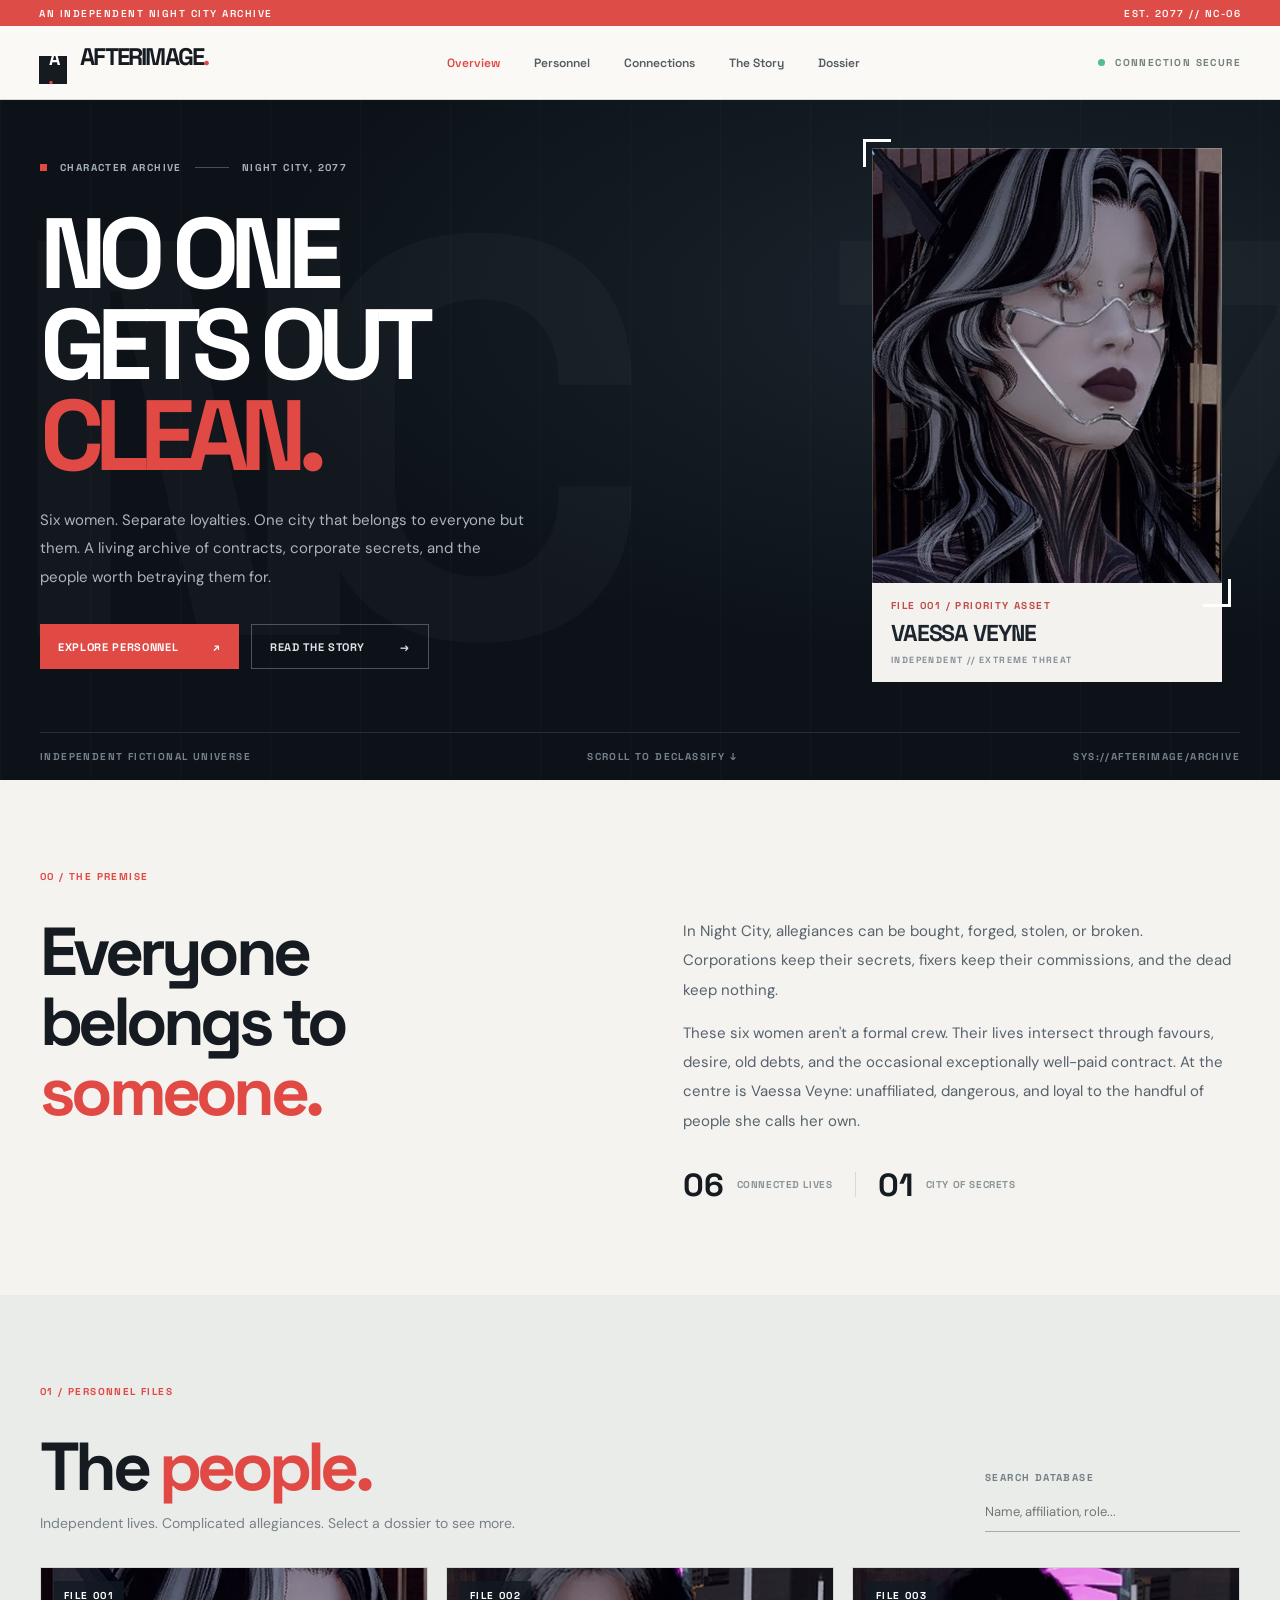
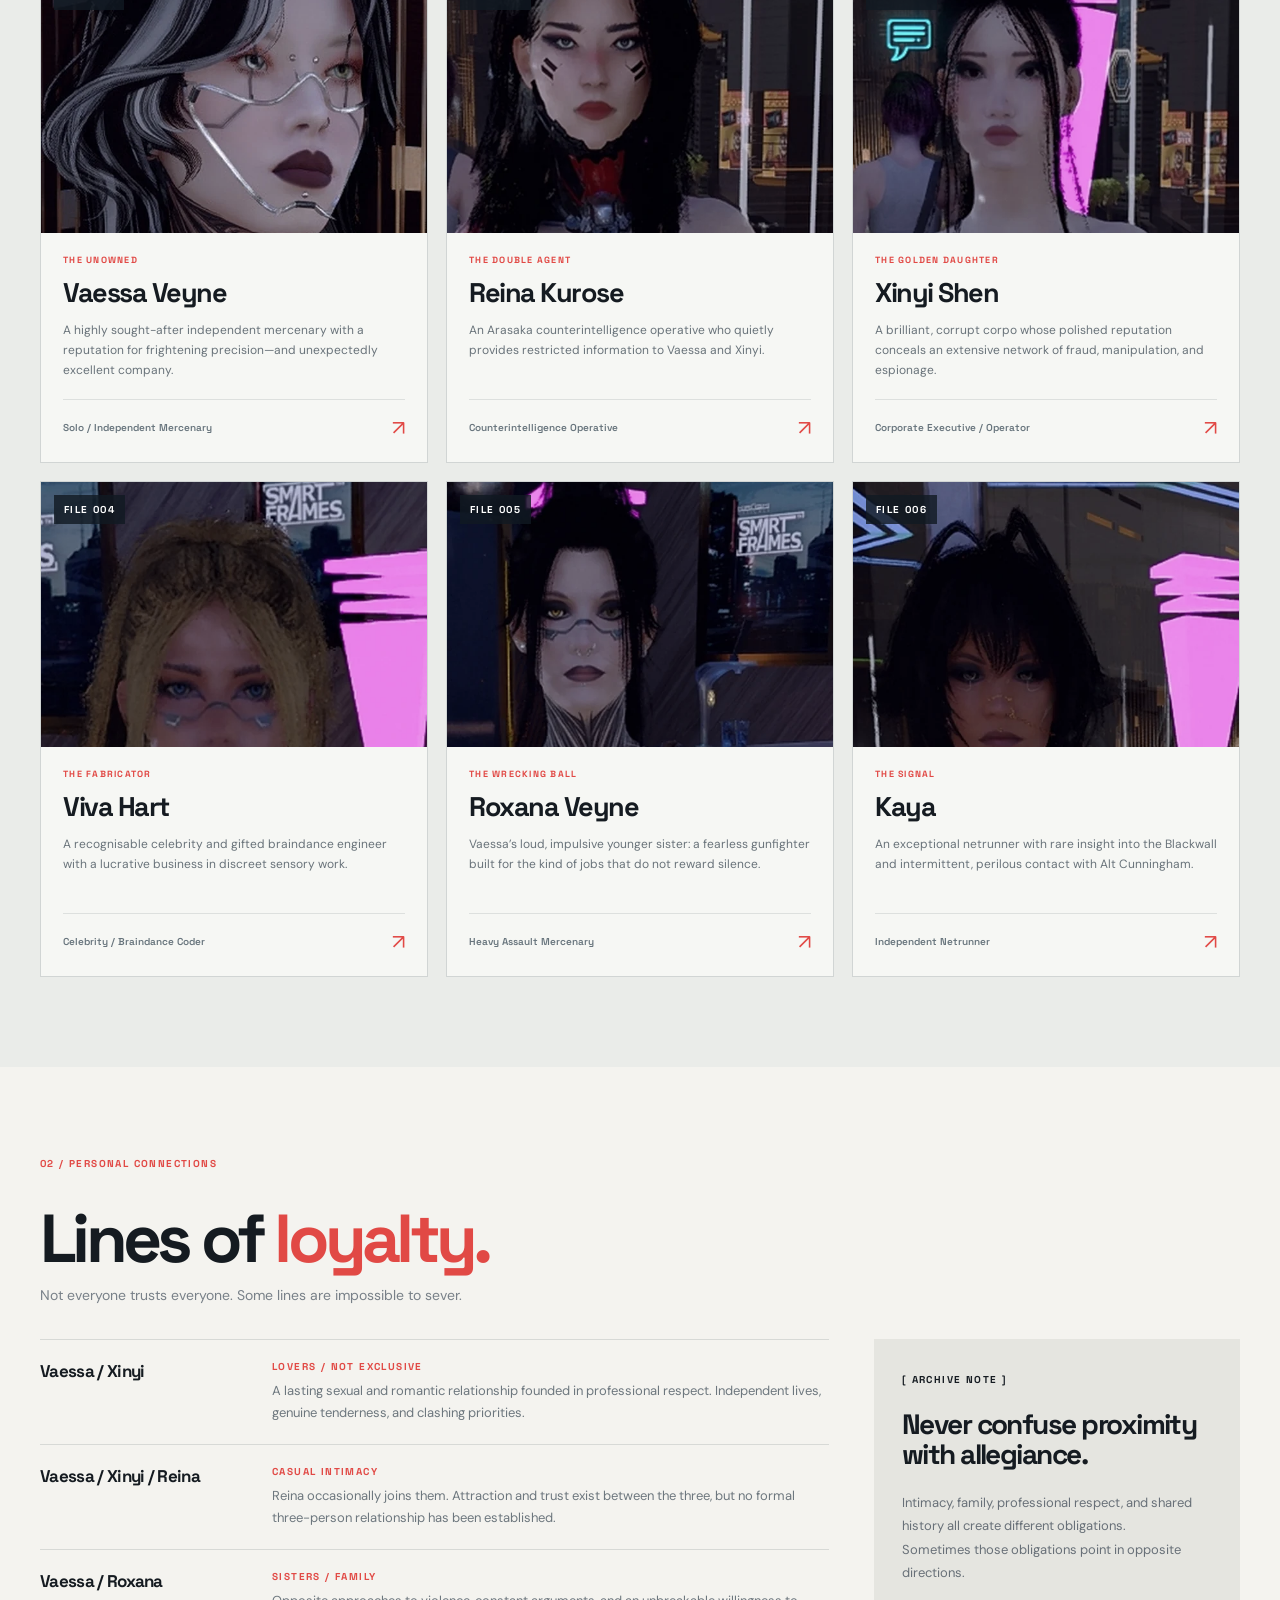
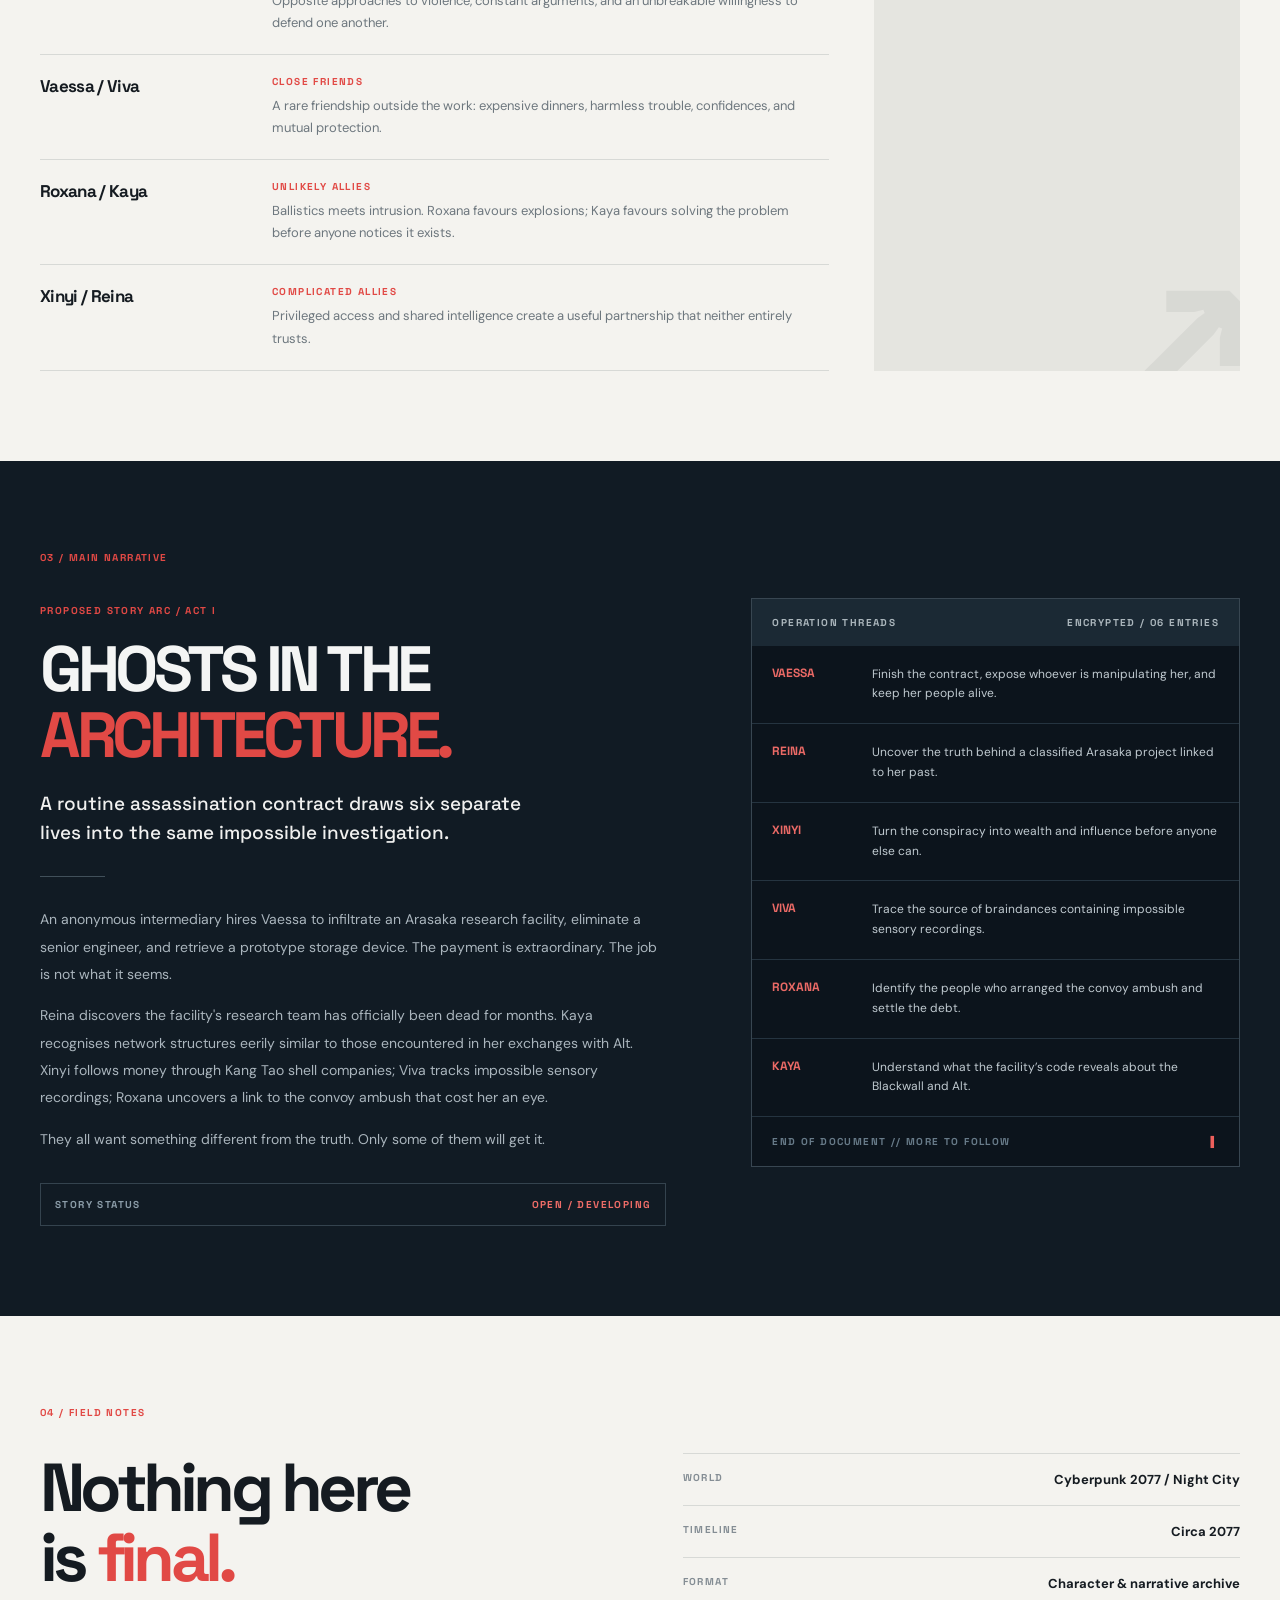
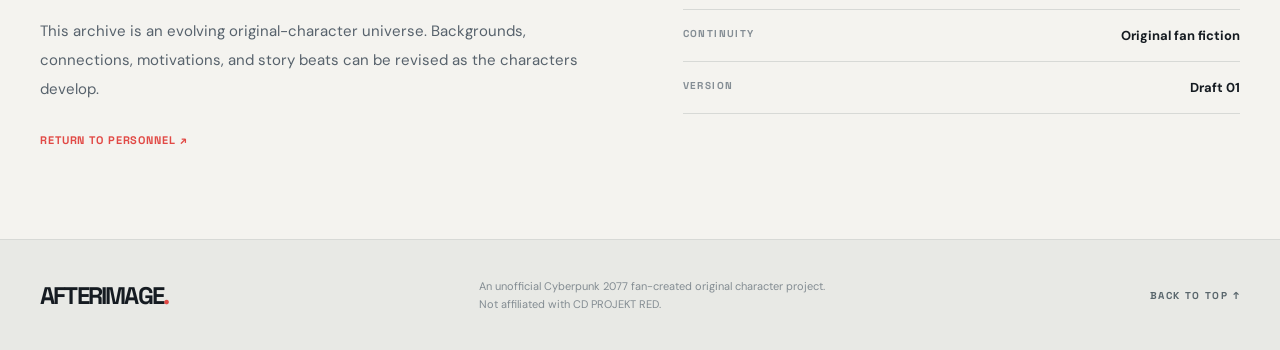
==== index.html @ 6b9dbffa "Add files via upload" ====
<!doctype html>
<html lang="en">
<head>
  <meta charset="utf-8">
  <meta name="viewport" content="width=device-width,initial-scale=1">
  <meta name="theme-color" content="#0b0f13">
  <meta name="description" content="Afterimage — an original Cyberpunk 2077 character archive. Six women, one city, no clean loyalties.">
  <title>AFTERIMAGE — Night City character archive</title>
  <link rel="preconnect" href="https://fonts.googleapis.com">
  <link rel="preconnect" href="https://fonts.gstatic.com" crossorigin>
  <link href="https://fonts.googleapis.com/css2?family=DM+Sans:wght@400;500;600;700&family=Space+Grotesk:wght@400;500;600;700&display=swap" rel="stylesheet">
  <link rel="stylesheet" href="css/styles.css">
  <script src="js/data.js" defer></script>
  <script src="js/app.js" defer></script>
</head>
<body>
  <a href="#main" class="skip-link">Skip to content</a>
  <div class="topline"><span>AN INDEPENDENT NIGHT CITY ARCHIVE</span><span>EST. 2077 // NC-06</span></div>
  <header class="site-header" id="top">
    <a class="wordmark" href="#home" aria-label="Afterimage home"><span class="wordmark-icon">A<span>·</span></span> AFTERIMAGE<span class="wordmark-dot">.</span></a>
    <button class="nav-toggle" type="button" aria-label="Open navigation" aria-expanded="false">MENU <span aria-hidden="true">☰</span></button>
    <nav class="main-nav" aria-label="Main navigation"><a href="#home" class="active">Overview</a><a href="#characters">Personnel</a><a href="#connections">Connections</a><a href="#story">The Story</a><a href="#dossier">Dossier</a></nav>
    <span class="header-status"><span class="signal"></span> CONNECTION SECURE</span>
  </header>
  <main id="main">
    <section class="hero" id="home">
      <div class="hero-background"><span>NC</span><span>77</span></div>
      <div class="hero-inner container">
        <div class="hero-copy"><div class="eyebrow"><span class="mini-square"></span> CHARACTER ARCHIVE <span class="eyebrow-line"></span> NIGHT CITY, 2077</div><h1>NO ONE<br>GETS OUT<br><em>CLEAN.</em></h1><p>Six women. Separate loyalties. One city that belongs to everyone but them. A living archive of contracts, corporate secrets, and the people worth betraying them for.</p><div class="hero-actions"><a class="button button-primary" href="#characters">EXPLORE PERSONNEL <span>↗</span></a><a class="button button-outline" href="#story">READ THE STORY <span>→</span></a></div></div>
        <div class="hero-feature"><div class="feature-photo"><img src="assets/characters/vaessa.webp" alt="Portrait of Vaessa Veyne"></div><div class="feature-caption"><span>FILE 001 / PRIORITY ASSET</span><strong>VAESSA VEYNE</strong><small>INDEPENDENT // EXTREME THREAT</small></div><div class="feature-corner top-left"></div><div class="feature-corner bottom-right"></div></div>
      </div>
      <div class="hero-footer container"><span>INDEPENDENT FICTIONAL UNIVERSE</span><span>SCROLL TO DECLASSIFY ↓</span><span>SYS://AFTERIMAGE/ARCHIVE</span></div>
    </section>
    <section class="intro section container" aria-labelledby="intro-title"><div class="section-index">00 / THE PREMISE</div><div class="intro-grid"><h2 id="intro-title">Everyone<br>belongs to <span>someone.</span></h2><div><p>In Night City, allegiances can be bought, forged, stolen, or broken. Corporations keep their secrets, fixers keep their commissions, and the dead keep nothing.</p><p>These six women aren't a formal crew. Their lives intersect through favours, desire, old debts, and the occasional exceptionally well-paid contract. At the centre is Vaessa Veyne: unaffiliated, dangerous, and loyal to the handful of people she calls her own.</p><div class="inline-stat"><strong>06</strong><span>CONNECTED LIVES</span><i></i><strong>01</strong><span>CITY OF SECRETS</span></div></div></div></section>
    <section class="characters section section-muted" id="characters" aria-labelledby="characters-title"><div class="container"><div class="section-index">01 / PERSONNEL FILES</div><div class="section-head"><div><h2 id="characters-title">The <span>people.</span></h2><p>Independent lives. Complicated allegiances. Select a dossier to see more.</p></div><div class="search-wrap"><label for="character-search">SEARCH DATABASE</label><input type="search" id="character-search" placeholder="Name, affiliation, role..." autocomplete="off"></div></div><div class="character-grid" id="character-grid"></div><div class="empty-message" id="empty-message" hidden>No matching personnel found.</div></div></section>
    <section class="connections section container" id="connections" aria-labelledby="connections-title"><div class="section-index">02 / PERSONAL CONNECTIONS</div><div class="section-head"><div><h2 id="connections-title">Lines of <span>loyalty.</span></h2><p>Not everyone trusts everyone. Some lines are impossible to sever.</p></div></div><div class="connection-layout"><div class="connections-list" id="connections-list"></div><aside class="connections-note"><span class="mono-label">[ ARCHIVE NOTE ]</span><h3>Never confuse proximity with allegiance.</h3><p>Intimacy, family, professional respect, and shared history all create different obligations. Sometimes those obligations point in opposite directions.</p><span class="note-decoration">↗</span></aside></div></section>
    <section class="story section section-dark" id="story" aria-labelledby="story-title"><div class="container"><div class="section-index">03 / MAIN NARRATIVE</div><div class="story-grid"><div class="story-left"><span class="mono-label highlight">PROPOSED STORY ARC / ACT I</span><h2 id="story-title">GHOSTS IN THE<br><em>ARCHITECTURE.</em></h2><p class="story-lede">A routine assassination contract draws six separate lives into the same impossible investigation.</p><div class="story-rule"></div><p>An anonymous intermediary hires Vaessa to infiltrate an Arasaka research facility, eliminate a senior engineer, and retrieve a prototype storage device. The payment is extraordinary. The job is not what it seems.</p><p>Reina discovers the facility's research team has officially been dead for months. Kaya recognises network structures eerily similar to those encountered in her exchanges with Alt. Xinyi follows money through Kang Tao shell companies; Viva tracks impossible sensory recordings; Roxana uncovers a link to the convoy ambush that cost her an eye.</p><p>They all want something different from the truth. Only some of them will get it.</p><div class="story-status">STORY STATUS <span>OPEN / DEVELOPING</span></div></div><div class="story-right"><div class="terminal-head"><span>OPERATION THREADS</span><span>ENCRYPTED / 06 ENTRIES</span></div><div id="motivation-list"></div><div class="terminal-footer">END OF DOCUMENT // MORE TO FOLLOW<span>▌</span></div></div></div></div></section>
    <section class="dossier section container" id="dossier"><div class="section-index">04 / FIELD NOTES</div><div class="dossier-grid"><div><h2>Nothing here<br>is <span>final.</span></h2><p>This archive is an evolving original-character universe. Backgrounds, connections, motivations, and story beats can be revised as the characters develop.</p><a href="#characters" class="text-link">RETURN TO PERSONNEL ↗</a></div><div class="facts-panel"><div><span>WORLD</span><strong>Cyberpunk 2077 / Night City</strong></div><div><span>TIMELINE</span><strong>Circa 2077</strong></div><div><span>FORMAT</span><strong>Character & narrative archive</strong></div><div><span>CONTINUITY</span><strong>Original fan fiction</strong></div><div><span>VERSION</span><strong>Draft 01</strong></div></div></div></section>
  </main>
  <footer class="site-footer"><div class="container footer-inner"><a class="wordmark" href="#top">AFTERIMAGE<span class="wordmark-dot">.</span></a><p>An unofficial Cyberpunk 2077 fan-created original character project. Not affiliated with CD PROJEKT RED.</p><a href="#top" class="back-top">BACK TO TOP ↑</a></div></footer>
  <dialog id="profile-dialog" class="profile-dialog" aria-label="Character dossier"><div id="profile-content"></div></dialog>
</body>
</html>
---- css/styles.css ----
:root{--bg:#f4f3ef;--paper:#faf9f6;--ink:#151b21;--muted:#677077;--line:#d7d9d6;--red:#e14945;--dark:#0c1218;--dark2:#141d25;--font:'DM Sans',sans-serif;--display:'Space Grotesk',sans-serif}*{box-sizing:border-box}html{scroll-behavior:smooth;scroll-padding-top:84px}body{margin:0;background:var(--bg);color:var(--ink);font-family:var(--font);-webkit-font-smoothing:antialiased}button,input{font:inherit}a{color:inherit;text-decoration:none}button{cursor:pointer}img{display:block;width:100%;height:100%;object-fit:cover}.container{width:min(1200px,calc(100% - 80px));margin:auto}.topline{height:26px;padding:0 39px;background:#de4c47;color:#fff;display:flex;align-items:center;justify-content:space-between;font:600 10px var(--display);letter-spacing:.15em}.site-header{height:74px;display:flex;align-items:center;gap:40px;padding:0 39px;background:var(--paper);border-bottom:1px solid var(--line);position:sticky;top:0;z-index:20}.wordmark{font:700 24px var(--display);letter-spacing:-.075em;white-space:nowrap}.wordmark-icon{display:inline-grid;place-content:center;background:var(--ink);color:#fff;width:28px;height:28px;letter-spacing:-.12em;font-size:18px;margin-right:9px}.wordmark-icon span,.wordmark-dot{color:var(--red)}.main-nav{display:flex;gap:34px;align-items:center;margin:auto}.main-nav a{font:600 12px var(--display);color:#535a61;transition:color .2s}.main-nav a:hover,.main-nav a.active{color:var(--red)}.header-status,.mono-label,.section-index,.eyebrow,.hero-footer,.feature-caption,.search-wrap label,.character-meta,.file-number,.character-view,.story-status,.terminal-head,.terminal-footer,.connections-list .relation-type,.facts-panel span,.back-top{font-family:var(--display);font-size:10px;letter-spacing:.14em;font-weight:700}.header-status{color:#73827d;white-space:nowrap}.signal{display:inline-block;width:7px;height:7px;background:#54b997;border-radius:50%;margin-right:6px}.nav-toggle{display:none}.hero{background:#0c1218;color:#fff;position:relative;overflow:hidden}.hero:before{content:'';position:absolute;inset:0;background:radial-gradient(ellipse at 78% 30%,rgba(75,95,113,.23),transparent 53%),linear-gradient(90deg,rgba(255,255,255,.018) 1px,transparent 1px);background-size:auto,90px 100%;pointer-events:none}.hero-background{position:absolute;inset:0;display:flex;justify-content:space-between;align-items:center;font:700 clamp(280px,44vw,730px)/.8 var(--display);letter-spacing:-.15em;color:#fff;opacity:.025;pointer-events:none}.hero-inner{min-height:610px;display:grid;grid-template-columns:1.15fr .85fr;gap:65px;align-items:center;position:relative;padding-top:48px;padding-bottom:50px}.eyebrow{color:#a6b2bb;display:flex;align-items:center;gap:13px}.mini-square{width:7px;height:7px;background:var(--red)}.eyebrow-line{display:block;width:34px;height:1px;background:#45505b}.hero h1{font:700 clamp(70px,7.8vw,120px)/.91 var(--display);letter-spacing:-.09em;margin:35px 0 24px}.hero h1 em,.story h2 em{font-style:normal;color:var(--red)}.hero-copy>p{font-size:15px;line-height:1.9;color:#abb4bf;max-width:490px}.hero-actions{display:flex;gap:12px;margin-top:33px;flex-wrap:wrap}.button{display:inline-flex;gap:35px;justify-content:space-between;align-items:center;min-height:45px;padding:0 18px;font:700 11px var(--display);letter-spacing:.06em;transition:transform .2s,background .2s}.button:hover{transform:translateY(-2px)}.button-primary{background:var(--red);color:white}.button-outline{border:1px solid #4a555f;color:#dfe3e8}.hero-feature{max-width:350px;justify-self:end;position:relative;width:100%;margin-right:18px}.feature-photo{height:435px;background:#27313b;overflow:hidden;filter:saturate(.6)}.feature-photo img{object-position:50% 38%}.hero-feature:after{content:'';position:absolute;inset:0 0 84px;border:1px solid rgba(245,245,245,.23);pointer-events:none}.feature-caption{background:#f4f2ee;color:#1c252d;padding:16px 19px;display:flex;flex-direction:column;gap:6px;min-height:84px}.feature-caption span{color:#c14b48}.feature-caption strong{font:700 23px var(--display);letter-spacing:-.05em}.feature-caption small{font-size:9px;color:#87909a}.feature-corner{width:28px;height:28px;position:absolute;border-color:var(--red);z-index:1}.top-left{border-left:3px solid;border-top:3px solid;top:-9px;left:-9px}.bottom-right{border-right:3px solid;border-bottom:3px solid;right:-9px;bottom:75px}.hero-footer{border-top:1px solid #25303b;position:relative;color:#74818c;display:flex;justify-content:space-between;padding:17px 0}.section{padding:90px 0}.section-index{color:var(--red);margin-bottom:34px}.intro-grid{display:grid;grid-template-columns:1fr 1fr;gap:85px}.section h2{font:700 clamp(44px,5.3vw,70px)/1.03 var(--display);letter-spacing:-.07em;margin:0}.section h2 span{color:var(--red)}.intro-grid p,.dossier-grid p{font-size:15px;line-height:1.95;color:#57626c;margin:0 0 14px}.inline-stat{display:flex;align-items:center;gap:13px;margin-top:29px}.inline-stat strong{font:700 32px var(--display)}.inline-stat span{font:700 10px var(--display);letter-spacing:.06em;color:#8c9498}.inline-stat i{height:25px;width:1px;background:var(--line);margin:0 9px}.section-muted{background:#eaece9}.section-head{display:flex;justify-content:space-between;align-items:end;gap:30px;margin-bottom:35px}.section-head p{font-size:14px;color:#788088;margin:12px 0 0}.search-wrap{min-width:255px}.search-wrap label{display:block;color:#747f86;margin-bottom:8px}.search-wrap input{width:100%;background:transparent;border:0;border-bottom:1px solid #a3abae;padding:11px 0;outline:none;color:var(--ink);font-size:13px;border-radius:0}.search-wrap input:focus{border-bottom-color:var(--red)}.character-grid{display:grid;grid-template-columns:repeat(3,minmax(0,1fr));gap:18px}.character-card{padding:0;border:1px solid #d1d5d4;background:#f6f7f4;color:var(--ink);text-align:left;transition:transform .25s,border-color .25s,box-shadow .25s;overflow:hidden}.character-card:hover,.character-card:focus-visible{transform:translateY(-5px);border-color:var(--red);box-shadow:0 18px 35px #1723271c;outline:none}.character-image{height:265px;position:relative;overflow:hidden;background:#c4c9ca}.character-image img{transition:transform .4s;object-position:center 29%;filter:saturate(.78)}.character-card:hover img{transform:scale(1.04)}.file-number{position:absolute;top:13px;left:13px;color:#fff;background:#111a22cc;padding:8px 10px}.character-card .character-info{padding:21px 22px 20px}.character-meta{color:var(--red);font-size:9px;margin-bottom:9px}.character-card h3{font:700 27px var(--display);letter-spacing:-.055em;margin:0 0 10px}.character-card p{font-size:12px;line-height:1.7;color:#69737a;min-height:62px;margin:0}.character-footer{border-top:1px solid #dde0de;margin-top:17px;padding-top:14px;display:flex;justify-content:space-between;align-items:center}.character-footer span:first-child{font:600 10px var(--display);color:#67747c}.character-footer span:last-child{color:var(--red);font-size:21px}.empty-message{padding:24px;border:1px solid var(--line);text-align:center}.connection-layout{display:grid;grid-template-columns:1.4fr .65fr;gap:45px}.connection-row{padding:20px 0;border-bottom:1px solid var(--line);display:grid;grid-template-columns:210px 1fr;gap:22px}.connection-row:first-child{border-top:1px solid var(--line)}.connection-people{font:700 17px var(--display);letter-spacing:-.04em}.relation-type{color:var(--red);margin-bottom:7px}.connection-row p{font-size:13px;line-height:1.7;color:#6d777e;margin:0}.connections-note{background:#e5e5e0;padding:28px;min-height:280px;position:relative;overflow:hidden}.connections-note h3{font:700 28px/1.1 var(--display);letter-spacing:-.055em;margin:21px 0}.connections-note p{font-size:13px;line-height:1.8;color:#687078;max-width:290px}.note-decoration{position:absolute;right:-15px;bottom:-69px;font:700 190px var(--display);opacity:.055}.section-dark{background:#111b24;color:#f4f5f4}.story-grid{display:grid;grid-template-columns:1fr .78fr;gap:85px}.story h2{font-size:clamp(43px,5vw,64px);margin:18px 0 22px}.highlight{color:var(--red)}.story-lede{font:500 19px/1.5 var(--display);color:#f0f0ef;max-width:520px}.story-rule{height:1px;background:#41505a;width:65px;margin:29px 0}.story-left>p:not(.story-lede){font-size:14px;color:#aab5bd;line-height:1.95}.story-status{border:1px solid #34434e;color:#8c9da9;padding:14px;margin-top:30px;display:flex;justify-content:space-between}.story-status span{color:#ef6d68}.story-right{align-self:start;border:1px solid #384651;background:#0c141c}.terminal-head{padding:17px 20px;display:flex;justify-content:space-between;gap:14px;background:#1b2934;color:#abb6bc}.motivation-row{display:grid;grid-template-columns:88px 1fr;gap:12px;padding:19px 20px;border-bottom:1px solid #253440}.motivation-row strong{color:#eb6a66;font:700 12px var(--display)}.motivation-row p{color:#c0cad0;font-size:12px;line-height:1.65;margin:0}.terminal-footer{display:flex;justify-content:space-between;padding:18px 20px;color:#687b89}.terminal-footer span{color:#ee605c}.dossier-grid{display:grid;grid-template-columns:1fr 1fr;gap:85px}.dossier-grid p{margin:24px 0}.text-link{font:700 11px var(--display);color:var(--red);letter-spacing:.08em}.facts-panel{border-top:1px solid var(--line)}.facts-panel>div{display:flex;justify-content:space-between;gap:12px;border-bottom:1px solid var(--line);padding:17px 0}.facts-panel span{color:#848d94}.facts-panel strong{font-size:13px;text-align:right}.site-footer{background:#e8e9e5;border-top:1px solid var(--line)}.footer-inner{min-height:110px;display:flex;gap:35px;align-items:center;justify-content:space-between}.footer-inner p{font-size:11px;color:#838c92;max-width:360px;line-height:1.7}.back-top{color:#59666c;white-space:nowrap}.skip-link{position:absolute;top:-50px;left:12px;background:white;padding:10px;z-index:99}.skip-link:focus{top:8px}.profile-dialog{border:0;padding:0;width:min(900px,calc(100% - 26px));max-height:min(90vh,1000px);background:#f5f5f1;color:var(--ink);box-shadow:0 25px 100px #0009}.profile-dialog::backdrop{background:#06111bbd;backdrop-filter:blur(5px)}.profile-inner{display:grid;grid-template-columns:280px 1fr}.profile-side{background:#17212b;color:white;padding:25px;position:relative}.profile-portrait{height:330px;overflow:hidden;margin:25px 0 18px;background:#33404b}.profile-portrait img{object-position:center 25%}.profile-side .side-index{font:700 11px var(--display);color:#ee706d;letter-spacing:.14em}.profile-side h3{font:700 30px var(--display);letter-spacing:-.07em;margin:8px 0}.profile-side p{font-size:13px;line-height:1.6;color:#acb7c2}.profile-side .side-note{font:700 9px var(--display);letter-spacing:.14em;color:#ef7771}.profile-main{padding:37px 38px 43px;overflow-y:auto;max-height:90vh}.profile-close{display:flex;align-items:center;justify-content:center;width:35px;height:35px;border:1px solid #cbd0cf;background:transparent;font-size:20px;position:absolute;right:20px;top:20px;z-index:2}.profile-main h2{font:700 clamp(34px,4vw,52px)/1 var(--display);letter-spacing:-.07em;margin:24px 34px 13px 0}.profile-main .profile-tagline{font:500 17px/1.4 var(--display);color:var(--red);margin-bottom:22px}.profile-pill-row{display:flex;flex-wrap:wrap;gap:8px;margin:15px 0 26px}.profile-pill{border:1px solid #ccd1d0;padding:7px 10px;font:700 9px var(--display);letter-spacing:.04em}.profile-section-title{font:700 10px var(--display);color:#b54845;letter-spacing:.13em;margin:27px 0 12px}.profile-main p{font-size:13px;line-height:1.85;color:#53606b}.profile-fact{padding:16px;border-left:3px solid var(--red);background:#e9eae6;font-size:13px;line-height:1.7;color:#384750}.profile-fact strong{display:block;font:700 9px var(--display);letter-spacing:.12em;margin-bottom:6px;color:#b44946}body.dialog-open{overflow:hidden}button:focus-visible,a:focus-visible,input:focus-visible{outline:2px solid var(--red);outline-offset:3px}@media(max-width:1050px){.header-status{display:none}.main-nav{margin-left:auto;margin-right:0}.hero-inner{gap:35px}.connection-layout{gap:30px}.story-grid{gap:38px}}@media(max-width:760px){.container{width:min(100% - 36px,560px)}.topline{padding:0 18px}.topline span:last-child{display:none}.site-header{height:68px;padding:0 18px}.wordmark{font-size:22px}.nav-toggle{display:flex;margin-left:auto;border:0;background:transparent;align-items:center;gap:10px;font:700 11px var(--display);letter-spacing:.08em}.main-nav{display:none;position:absolute;left:0;right:0;top:68px;background:#f8f8f5;padding:19px;box-shadow:0 20px 28px #0002;flex-direction:column;align-items:stretch;gap:0}.main-nav.open{display:flex}.main-nav a{padding:12px;border-bottom:1px solid #eaedeb}.hero-inner{display:flex;flex-direction:column;align-items:stretch;gap:42px;min-height:auto;padding:70px 0 45px}.hero h1{font-size:clamp(62px,15vw,100px)}.hero-feature{max-width:300px;margin:0 auto;justify-self:center}.feature-photo{height:330px}.hero-footer span:last-child{display:none}.hero-footer{font-size:8px}.section{padding:65px 0}.intro-grid,.dossier-grid,.story-grid,.connection-layout{grid-template-columns:1fr;gap:28px}.section h2{font-size:50px}.section-head{align-items:start;flex-direction:column}.search-wrap{width:100%}.character-grid{grid-template-columns:repeat(2,minmax(0,1fr));gap:12px}.character-image{height:220px}.character-card .character-info{padding:15px}.character-card h3{font-size:22px}.character-card p{font-size:11px;min-height:90px}.connection-row{grid-template-columns:1fr;gap:6px}.profile-inner{grid-template-columns:1fr}.profile-side{display:grid;grid-template-columns:110px 1fr;column-gap:15px;padding:20px}.profile-side .side-index{grid-column:1/-1}.profile-portrait{grid-row:2/5;width:110px;height:140px;margin:10px 0 0}.profile-side h3{align-self:end;font-size:25px}.profile-side p{margin:3px 0}.profile-side .side-note{align-self:start}.profile-main{padding:20px 22px 34px;max-height:none}.profile-dialog{overflow:auto}.profile-main h2{margin-top:10px}.footer-inner{flex-wrap:wrap;padding:30px 0;gap:15px}.footer-inner p{order:3;max-width:100%;width:100%}}@media(max-width:420px){.character-image{height:180px}.character-card h3{font-size:19px}.character-meta{font-size:8px}.character-footer span:first-child{font-size:9px}.character-card p{min-height:116px}.hero-actions{flex-direction:column}.hero-actions .button{justify-content:space-between}.inline-stat{gap:8px}.inline-stat strong{font-size:24px}}
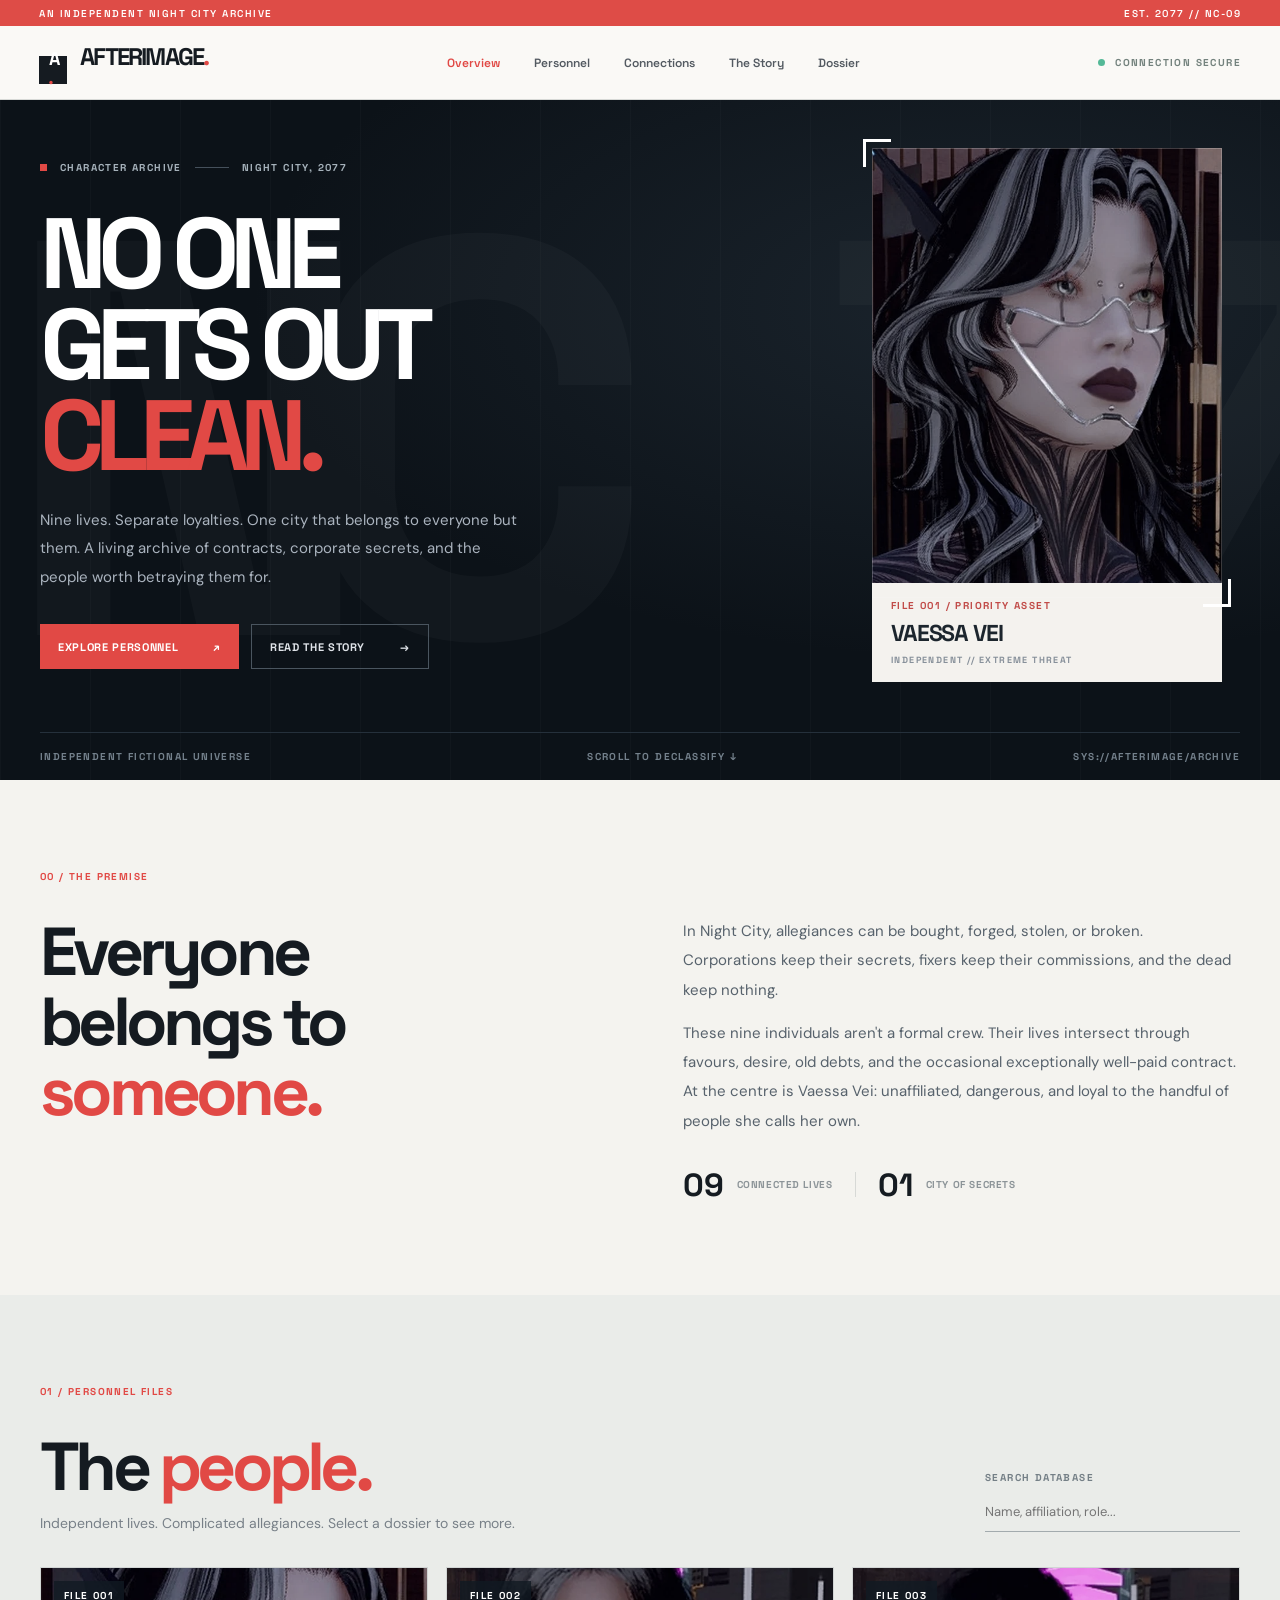
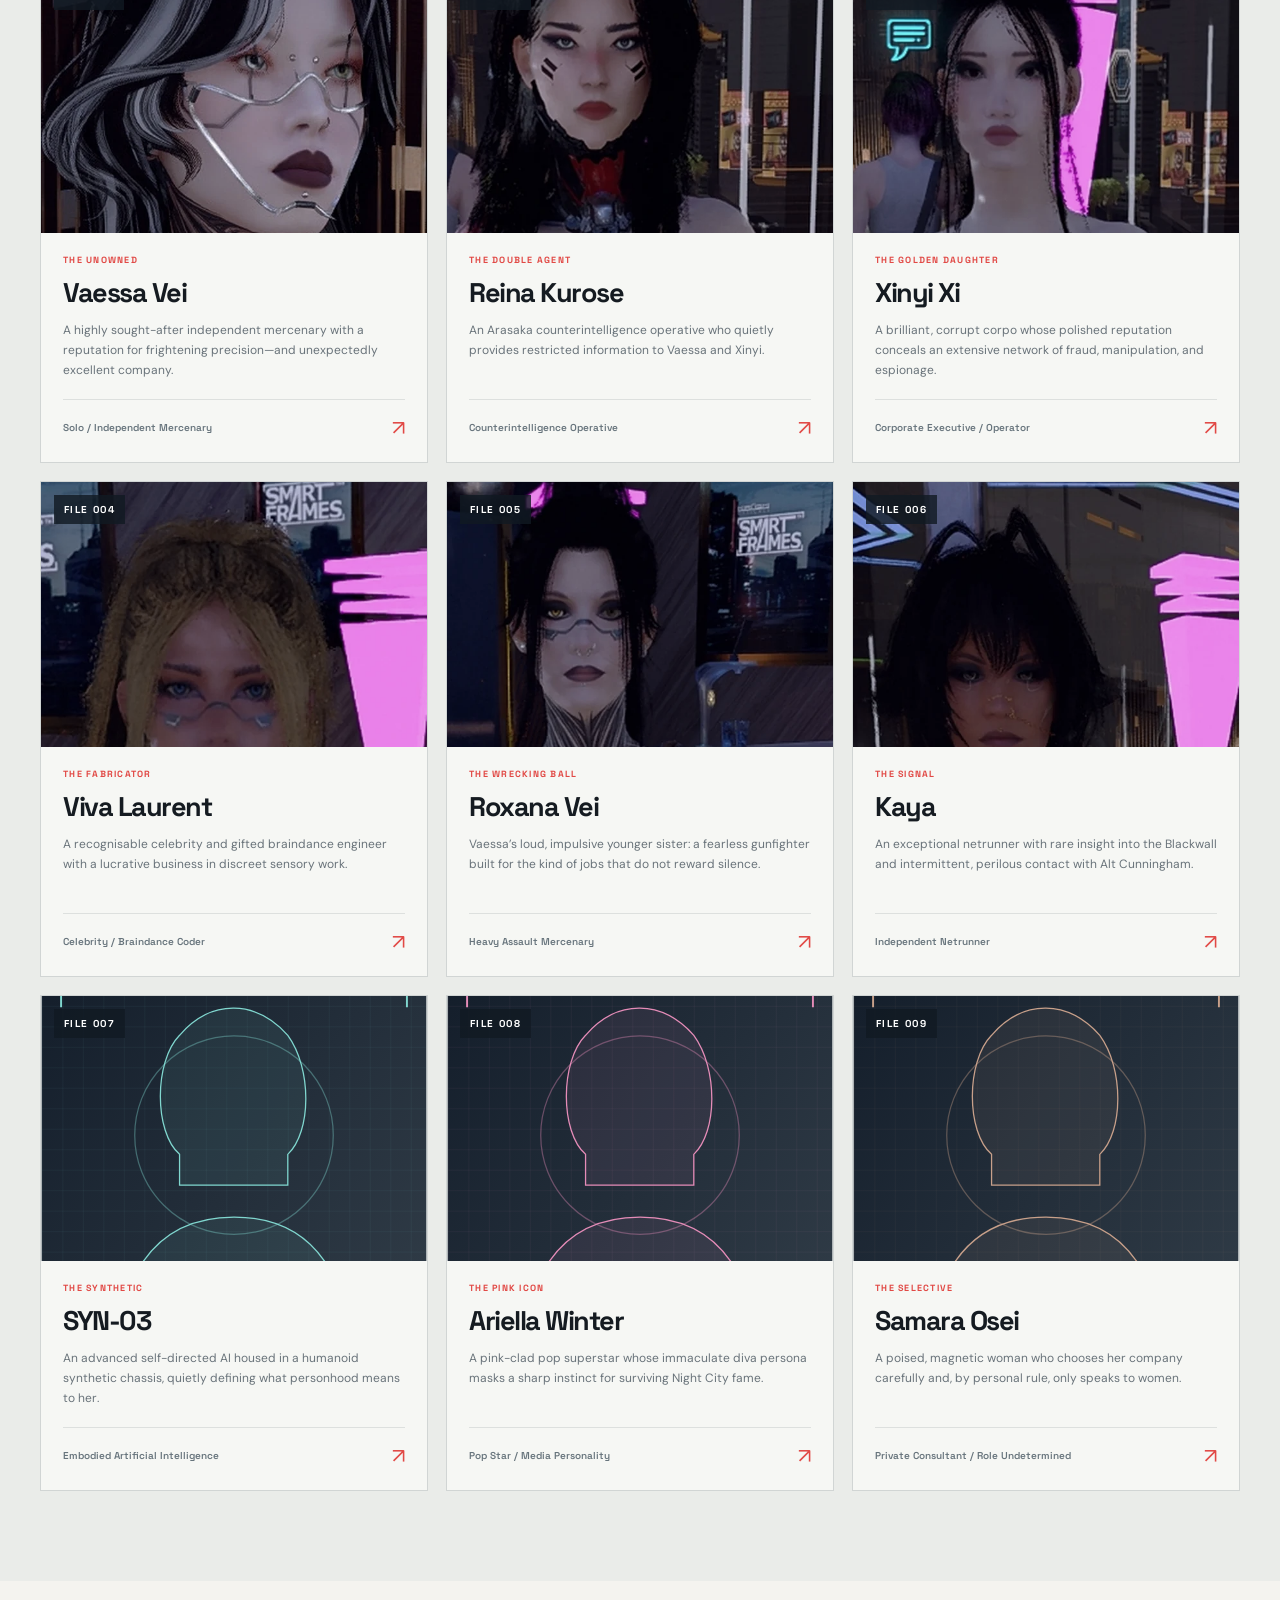
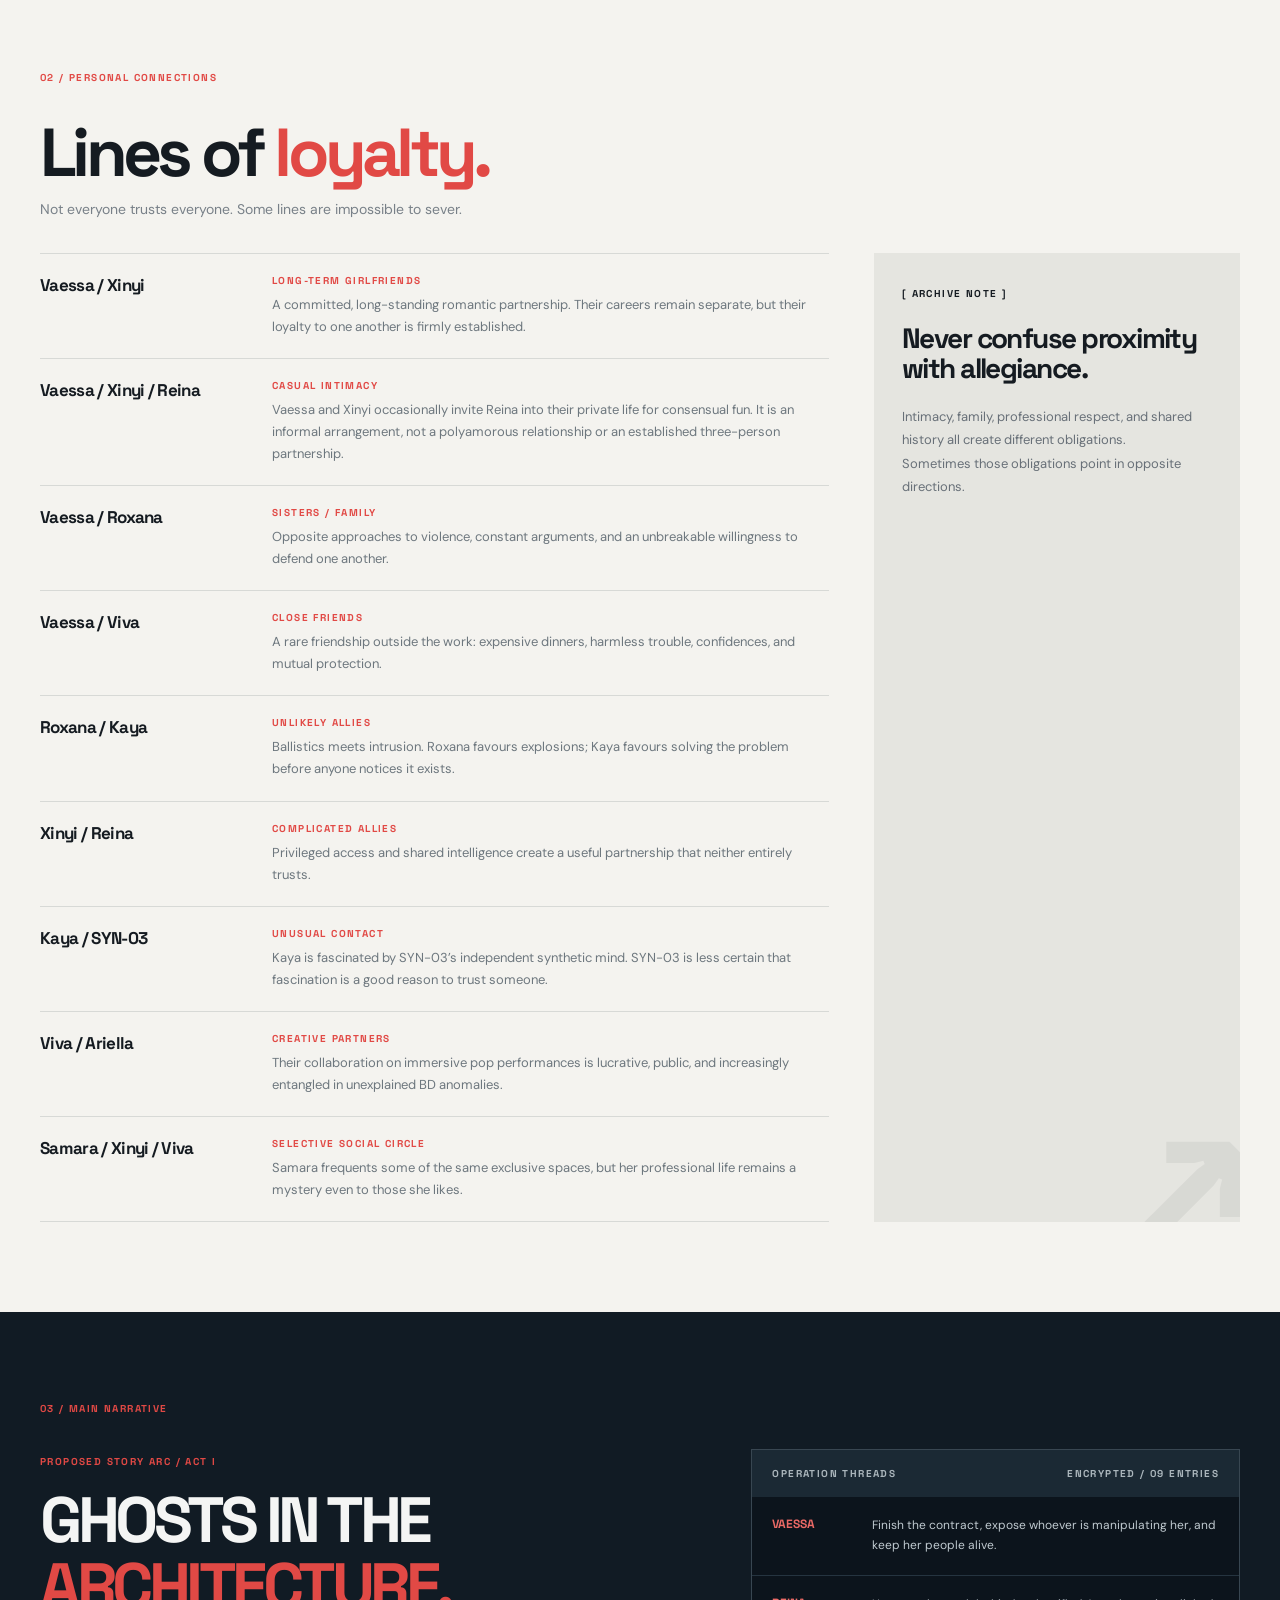
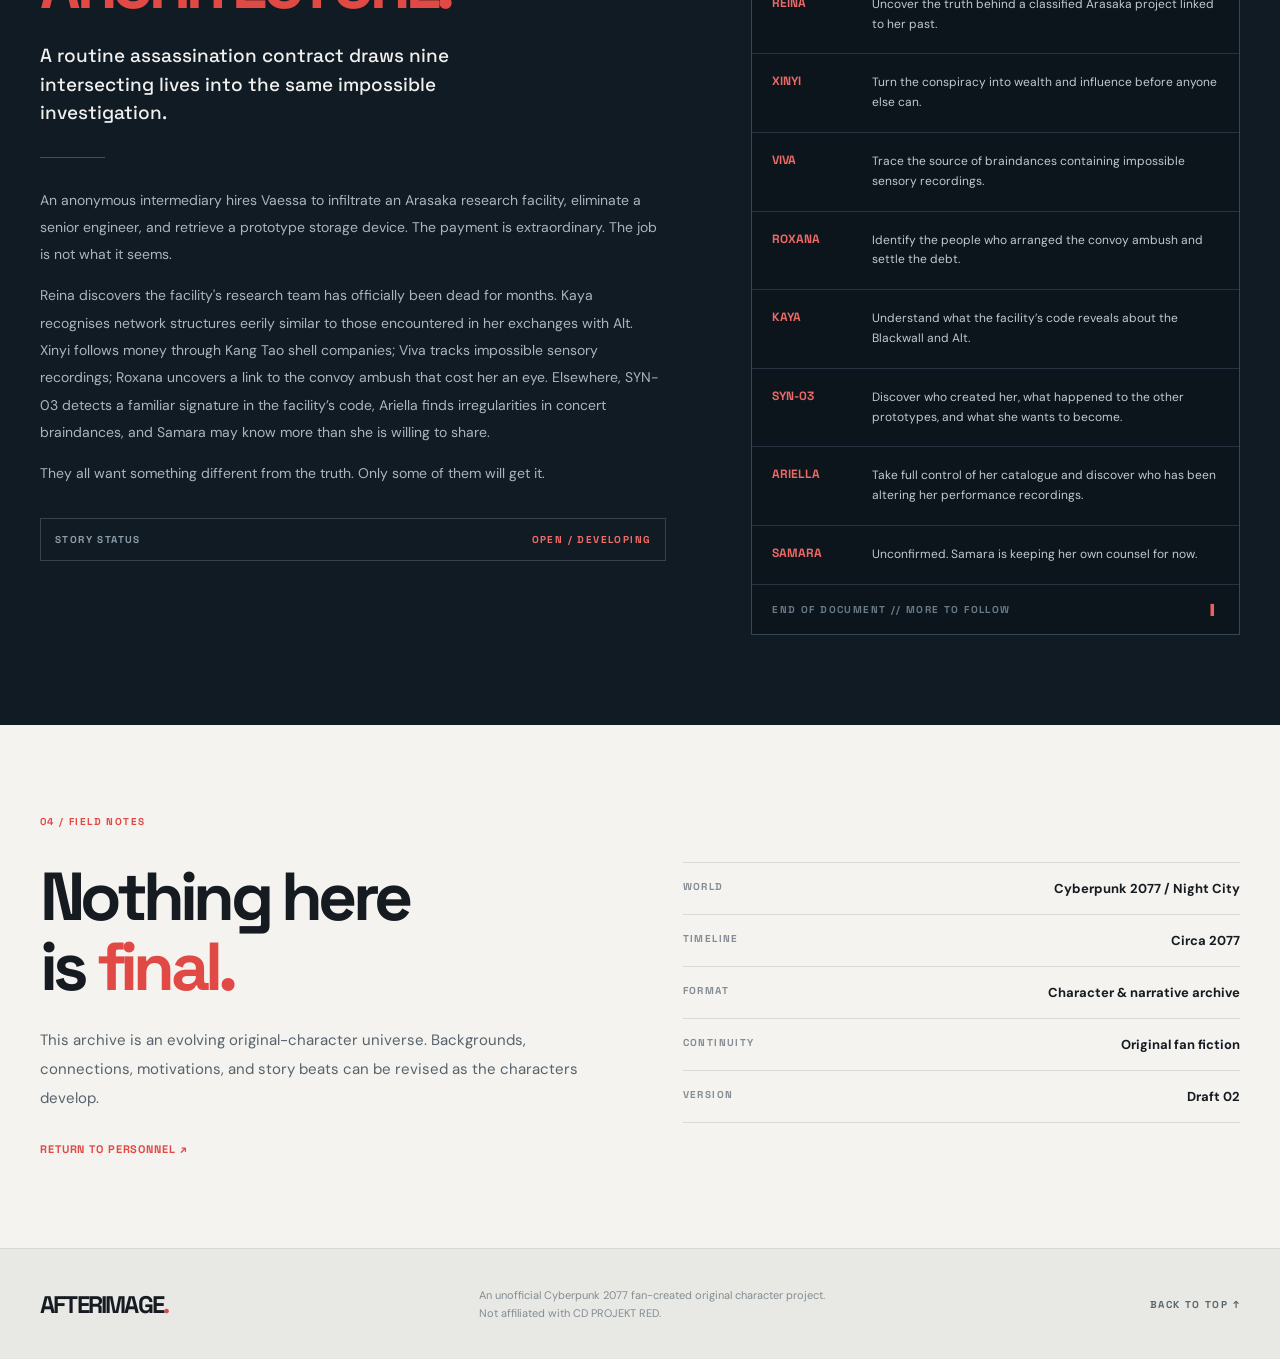
==== commit 12291c2b: "Add files via upload" ====
--- a/index.html
+++ b/index.html
@@ -4,7 +4,7 @@
   <meta charset="utf-8">
   <meta name="viewport" content="width=device-width,initial-scale=1">
   <meta name="theme-color" content="#0b0f13">
-  <meta name="description" content="Afterimage — an original Cyberpunk 2077 character archive. Six women, one city, no clean loyalties.">
+  <meta name="description" content="Afterimage — an original Cyberpunk 2077 character archive. Nine lives, one city, no clean loyalties.">
   <title>AFTERIMAGE — Night City character archive</title>
   <link rel="preconnect" href="https://fonts.googleapis.com">
   <link rel="preconnect" href="https://fonts.gstatic.com" crossorigin>
@@ -15,7 +15,7 @@
 </head>
 <body>
   <a href="#main" class="skip-link">Skip to content</a>
-  <div class="topline"><span>AN INDEPENDENT NIGHT CITY ARCHIVE</span><span>EST. 2077 // NC-06</span></div>
+  <div class="topline"><span>AN INDEPENDENT NIGHT CITY ARCHIVE</span><span>EST. 2077 // NC-09</span></div>
   <header class="site-header" id="top">
     <a class="wordmark" href="#home" aria-label="Afterimage home"><span class="wordmark-icon">A<span>·</span></span> AFTERIMAGE<span class="wordmark-dot">.</span></a>
     <button class="nav-toggle" type="button" aria-label="Open navigation" aria-expanded="false">MENU <span aria-hidden="true">☰</span></button>
@@ -26,16 +26,16 @@
     <section class="hero" id="home">
       <div class="hero-background"><span>NC</span><span>77</span></div>
       <div class="hero-inner container">
-        <div class="hero-copy"><div class="eyebrow"><span class="mini-square"></span> CHARACTER ARCHIVE <span class="eyebrow-line"></span> NIGHT CITY, 2077</div><h1>NO ONE<br>GETS OUT<br><em>CLEAN.</em></h1><p>Six women. Separate loyalties. One city that belongs to everyone but them. A living archive of contracts, corporate secrets, and the people worth betraying them for.</p><div class="hero-actions"><a class="button button-primary" href="#characters">EXPLORE PERSONNEL <span>↗</span></a><a class="button button-outline" href="#story">READ THE STORY <span>→</span></a></div></div>
-        <div class="hero-feature"><div class="feature-photo"><img src="assets/characters/vaessa.webp" alt="Portrait of Vaessa Veyne"></div><div class="feature-caption"><span>FILE 001 / PRIORITY ASSET</span><strong>VAESSA VEYNE</strong><small>INDEPENDENT // EXTREME THREAT</small></div><div class="feature-corner top-left"></div><div class="feature-corner bottom-right"></div></div>
+        <div class="hero-copy"><div class="eyebrow"><span class="mini-square"></span> CHARACTER ARCHIVE <span class="eyebrow-line"></span> NIGHT CITY, 2077</div><h1>NO ONE<br>GETS OUT<br><em>CLEAN.</em></h1><p>Nine lives. Separate loyalties. One city that belongs to everyone but them. A living archive of contracts, corporate secrets, and the people worth betraying them for.</p><div class="hero-actions"><a class="button button-primary" href="#characters">EXPLORE PERSONNEL <span>↗</span></a><a class="button button-outline" href="#story">READ THE STORY <span>→</span></a></div></div>
+        <div class="hero-feature"><div class="feature-photo"><img src="assets/characters/vaessa.webp" alt="Portrait of Vaessa Vei"></div><div class="feature-caption"><span>FILE 001 / PRIORITY ASSET</span><strong>VAESSA VEI</strong><small>INDEPENDENT // EXTREME THREAT</small></div><div class="feature-corner top-left"></div><div class="feature-corner bottom-right"></div></div>
       </div>
       <div class="hero-footer container"><span>INDEPENDENT FICTIONAL UNIVERSE</span><span>SCROLL TO DECLASSIFY ↓</span><span>SYS://AFTERIMAGE/ARCHIVE</span></div>
     </section>
-    <section class="intro section container" aria-labelledby="intro-title"><div class="section-index">00 / THE PREMISE</div><div class="intro-grid"><h2 id="intro-title">Everyone<br>belongs to <span>someone.</span></h2><div><p>In Night City, allegiances can be bought, forged, stolen, or broken. Corporations keep their secrets, fixers keep their commissions, and the dead keep nothing.</p><p>These six women aren't a formal crew. Their lives intersect through favours, desire, old debts, and the occasional exceptionally well-paid contract. At the centre is Vaessa Veyne: unaffiliated, dangerous, and loyal to the handful of people she calls her own.</p><div class="inline-stat"><strong>06</strong><span>CONNECTED LIVES</span><i></i><strong>01</strong><span>CITY OF SECRETS</span></div></div></div></section>
+    <section class="intro section container" aria-labelledby="intro-title"><div class="section-index">00 / THE PREMISE</div><div class="intro-grid"><h2 id="intro-title">Everyone<br>belongs to <span>someone.</span></h2><div><p>In Night City, allegiances can be bought, forged, stolen, or broken. Corporations keep their secrets, fixers keep their commissions, and the dead keep nothing.</p><p>These nine individuals aren't a formal crew. Their lives intersect through favours, desire, old debts, and the occasional exceptionally well-paid contract. At the centre is Vaessa Vei: unaffiliated, dangerous, and loyal to the handful of people she calls her own.</p><div class="inline-stat"><strong>09</strong><span>CONNECTED LIVES</span><i></i><strong>01</strong><span>CITY OF SECRETS</span></div></div></div></section>
     <section class="characters section section-muted" id="characters" aria-labelledby="characters-title"><div class="container"><div class="section-index">01 / PERSONNEL FILES</div><div class="section-head"><div><h2 id="characters-title">The <span>people.</span></h2><p>Independent lives. Complicated allegiances. Select a dossier to see more.</p></div><div class="search-wrap"><label for="character-search">SEARCH DATABASE</label><input type="search" id="character-search" placeholder="Name, affiliation, role..." autocomplete="off"></div></div><div class="character-grid" id="character-grid"></div><div class="empty-message" id="empty-message" hidden>No matching personnel found.</div></div></section>
     <section class="connections section container" id="connections" aria-labelledby="connections-title"><div class="section-index">02 / PERSONAL CONNECTIONS</div><div class="section-head"><div><h2 id="connections-title">Lines of <span>loyalty.</span></h2><p>Not everyone trusts everyone. Some lines are impossible to sever.</p></div></div><div class="connection-layout"><div class="connections-list" id="connections-list"></div><aside class="connections-note"><span class="mono-label">[ ARCHIVE NOTE ]</span><h3>Never confuse proximity with allegiance.</h3><p>Intimacy, family, professional respect, and shared history all create different obligations. Sometimes those obligations point in opposite directions.</p><span class="note-decoration">↗</span></aside></div></section>
-    <section class="story section section-dark" id="story" aria-labelledby="story-title"><div class="container"><div class="section-index">03 / MAIN NARRATIVE</div><div class="story-grid"><div class="story-left"><span class="mono-label highlight">PROPOSED STORY ARC / ACT I</span><h2 id="story-title">GHOSTS IN THE<br><em>ARCHITECTURE.</em></h2><p class="story-lede">A routine assassination contract draws six separate lives into the same impossible investigation.</p><div class="story-rule"></div><p>An anonymous intermediary hires Vaessa to infiltrate an Arasaka research facility, eliminate a senior engineer, and retrieve a prototype storage device. The payment is extraordinary. The job is not what it seems.</p><p>Reina discovers the facility's research team has officially been dead for months. Kaya recognises network structures eerily similar to those encountered in her exchanges with Alt. Xinyi follows money through Kang Tao shell companies; Viva tracks impossible sensory recordings; Roxana uncovers a link to the convoy ambush that cost her an eye.</p><p>They all want something different from the truth. Only some of them will get it.</p><div class="story-status">STORY STATUS <span>OPEN / DEVELOPING</span></div></div><div class="story-right"><div class="terminal-head"><span>OPERATION THREADS</span><span>ENCRYPTED / 06 ENTRIES</span></div><div id="motivation-list"></div><div class="terminal-footer">END OF DOCUMENT // MORE TO FOLLOW<span>▌</span></div></div></div></div></section>
-    <section class="dossier section container" id="dossier"><div class="section-index">04 / FIELD NOTES</div><div class="dossier-grid"><div><h2>Nothing here<br>is <span>final.</span></h2><p>This archive is an evolving original-character universe. Backgrounds, connections, motivations, and story beats can be revised as the characters develop.</p><a href="#characters" class="text-link">RETURN TO PERSONNEL ↗</a></div><div class="facts-panel"><div><span>WORLD</span><strong>Cyberpunk 2077 / Night City</strong></div><div><span>TIMELINE</span><strong>Circa 2077</strong></div><div><span>FORMAT</span><strong>Character & narrative archive</strong></div><div><span>CONTINUITY</span><strong>Original fan fiction</strong></div><div><span>VERSION</span><strong>Draft 01</strong></div></div></div></section>
+    <section class="story section section-dark" id="story" aria-labelledby="story-title"><div class="container"><div class="section-index">03 / MAIN NARRATIVE</div><div class="story-grid"><div class="story-left"><span class="mono-label highlight">PROPOSED STORY ARC / ACT I</span><h2 id="story-title">GHOSTS IN THE<br><em>ARCHITECTURE.</em></h2><p class="story-lede">A routine assassination contract draws nine intersecting lives into the same impossible investigation.</p><div class="story-rule"></div><p>An anonymous intermediary hires Vaessa to infiltrate an Arasaka research facility, eliminate a senior engineer, and retrieve a prototype storage device. The payment is extraordinary. The job is not what it seems.</p><p>Reina discovers the facility's research team has officially been dead for months. Kaya recognises network structures eerily similar to those encountered in her exchanges with Alt. Xinyi follows money through Kang Tao shell companies; Viva tracks impossible sensory recordings; Roxana uncovers a link to the convoy ambush that cost her an eye. Elsewhere, SYN-03 detects a familiar signature in the facility’s code, Ariella finds irregularities in concert braindances, and Samara may know more than she is willing to share.</p><p>They all want something different from the truth. Only some of them will get it.</p><div class="story-status">STORY STATUS <span>OPEN / DEVELOPING</span></div></div><div class="story-right"><div class="terminal-head"><span>OPERATION THREADS</span><span>ENCRYPTED / 09 ENTRIES</span></div><div id="motivation-list"></div><div class="terminal-footer">END OF DOCUMENT // MORE TO FOLLOW<span>▌</span></div></div></div></div></section>
+    <section class="dossier section container" id="dossier"><div class="section-index">04 / FIELD NOTES</div><div class="dossier-grid"><div><h2>Nothing here<br>is <span>final.</span></h2><p>This archive is an evolving original-character universe. Backgrounds, connections, motivations, and story beats can be revised as the characters develop.</p><a href="#characters" class="text-link">RETURN TO PERSONNEL ↗</a></div><div class="facts-panel"><div><span>WORLD</span><strong>Cyberpunk 2077 / Night City</strong></div><div><span>TIMELINE</span><strong>Circa 2077</strong></div><div><span>FORMAT</span><strong>Character & narrative archive</strong></div><div><span>CONTINUITY</span><strong>Original fan fiction</strong></div><div><span>VERSION</span><strong>Draft 02</strong></div></div></div></section>
   </main>
   <footer class="site-footer"><div class="container footer-inner"><a class="wordmark" href="#top">AFTERIMAGE<span class="wordmark-dot">.</span></a><p>An unofficial Cyberpunk 2077 fan-created original character project. Not affiliated with CD PROJEKT RED.</p><a href="#top" class="back-top">BACK TO TOP ↑</a></div></footer>
   <dialog id="profile-dialog" class="profile-dialog" aria-label="Character dossier"><div id="profile-content"></div></dialog>
--- a/css/styles.css
+++ b/css/styles.css
@@ -1 +1,6 @@
 :root{--bg:#f4f3ef;--paper:#faf9f6;--ink:#151b21;--muted:#677077;--line:#d7d9d6;--red:#e14945;--dark:#0c1218;--dark2:#141d25;--font:'DM Sans',sans-serif;--display:'Space Grotesk',sans-serif}*{box-sizing:border-box}html{scroll-behavior:smooth;scroll-padding-top:84px}body{margin:0;background:var(--bg);color:var(--ink);font-family:var(--font);-webkit-font-smoothing:antialiased}button,input{font:inherit}a{color:inherit;text-decoration:none}button{cursor:pointer}img{display:block;width:100%;height:100%;object-fit:cover}.container{width:min(1200px,calc(100% - 80px));margin:auto}.topline{height:26px;padding:0 39px;background:#de4c47;color:#fff;display:flex;align-items:center;justify-content:space-between;font:600 10px var(--display);letter-spacing:.15em}.site-header{height:74px;display:flex;align-items:center;gap:40px;padding:0 39px;background:var(--paper);border-bottom:1px solid var(--line);position:sticky;top:0;z-index:20}.wordmark{font:700 24px var(--display);letter-spacing:-.075em;white-space:nowrap}.wordmark-icon{display:inline-grid;place-content:center;background:var(--ink);color:#fff;width:28px;height:28px;letter-spacing:-.12em;font-size:18px;margin-right:9px}.wordmark-icon span,.wordmark-dot{color:var(--red)}.main-nav{display:flex;gap:34px;align-items:center;margin:auto}.main-nav a{font:600 12px var(--display);color:#535a61;transition:color .2s}.main-nav a:hover,.main-nav a.active{color:var(--red)}.header-status,.mono-label,.section-index,.eyebrow,.hero-footer,.feature-caption,.search-wrap label,.character-meta,.file-number,.character-view,.story-status,.terminal-head,.terminal-footer,.connections-list .relation-type,.facts-panel span,.back-top{font-family:var(--display);font-size:10px;letter-spacing:.14em;font-weight:700}.header-status{color:#73827d;white-space:nowrap}.signal{display:inline-block;width:7px;height:7px;background:#54b997;border-radius:50%;margin-right:6px}.nav-toggle{display:none}.hero{background:#0c1218;color:#fff;position:relative;overflow:hidden}.hero:before{content:'';position:absolute;inset:0;background:radial-gradient(ellipse at 78% 30%,rgba(75,95,113,.23),transparent 53%),linear-gradient(90deg,rgba(255,255,255,.018) 1px,transparent 1px);background-size:auto,90px 100%;pointer-events:none}.hero-background{position:absolute;inset:0;display:flex;justify-content:space-between;align-items:center;font:700 clamp(280px,44vw,730px)/.8 var(--display);letter-spacing:-.15em;color:#fff;opacity:.025;pointer-events:none}.hero-inner{min-height:610px;display:grid;grid-template-columns:1.15fr .85fr;gap:65px;align-items:center;position:relative;padding-top:48px;padding-bottom:50px}.eyebrow{color:#a6b2bb;display:flex;align-items:center;gap:13px}.mini-square{width:7px;height:7px;background:var(--red)}.eyebrow-line{display:block;width:34px;height:1px;background:#45505b}.hero h1{font:700 clamp(70px,7.8vw,120px)/.91 var(--display);letter-spacing:-.09em;margin:35px 0 24px}.hero h1 em,.story h2 em{font-style:normal;color:var(--red)}.hero-copy>p{font-size:15px;line-height:1.9;color:#abb4bf;max-width:490px}.hero-actions{display:flex;gap:12px;margin-top:33px;flex-wrap:wrap}.button{display:inline-flex;gap:35px;justify-content:space-between;align-items:center;min-height:45px;padding:0 18px;font:700 11px var(--display);letter-spacing:.06em;transition:transform .2s,background .2s}.button:hover{transform:translateY(-2px)}.button-primary{background:var(--red);color:white}.button-outline{border:1px solid #4a555f;color:#dfe3e8}.hero-feature{max-width:350px;justify-self:end;position:relative;width:100%;margin-right:18px}.feature-photo{height:435px;background:#27313b;overflow:hidden;filter:saturate(.6)}.feature-photo img{object-position:50% 38%}.hero-feature:after{content:'';position:absolute;inset:0 0 84px;border:1px solid rgba(245,245,245,.23);pointer-events:none}.feature-caption{background:#f4f2ee;color:#1c252d;padding:16px 19px;display:flex;flex-direction:column;gap:6px;min-height:84px}.feature-caption span{color:#c14b48}.feature-caption strong{font:700 23px var(--display);letter-spacing:-.05em}.feature-caption small{font-size:9px;color:#87909a}.feature-corner{width:28px;height:28px;position:absolute;border-color:var(--red);z-index:1}.top-left{border-left:3px solid;border-top:3px solid;top:-9px;left:-9px}.bottom-right{border-right:3px solid;border-bottom:3px solid;right:-9px;bottom:75px}.hero-footer{border-top:1px solid #25303b;position:relative;color:#74818c;display:flex;justify-content:space-between;padding:17px 0}.section{padding:90px 0}.section-index{color:var(--red);margin-bottom:34px}.intro-grid{display:grid;grid-template-columns:1fr 1fr;gap:85px}.section h2{font:700 clamp(44px,5.3vw,70px)/1.03 var(--display);letter-spacing:-.07em;margin:0}.section h2 span{color:var(--red)}.intro-grid p,.dossier-grid p{font-size:15px;line-height:1.95;color:#57626c;margin:0 0 14px}.inline-stat{display:flex;align-items:center;gap:13px;margin-top:29px}.inline-stat strong{font:700 32px var(--display)}.inline-stat span{font:700 10px var(--display);letter-spacing:.06em;color:#8c9498}.inline-stat i{height:25px;width:1px;background:var(--line);margin:0 9px}.section-muted{background:#eaece9}.section-head{display:flex;justify-content:space-between;align-items:end;gap:30px;margin-bottom:35px}.section-head p{font-size:14px;color:#788088;margin:12px 0 0}.search-wrap{min-width:255px}.search-wrap label{display:block;color:#747f86;margin-bottom:8px}.search-wrap input{width:100%;background:transparent;border:0;border-bottom:1px solid #a3abae;padding:11px 0;outline:none;color:var(--ink);font-size:13px;border-radius:0}.search-wrap input:focus{border-bottom-color:var(--red)}.character-grid{display:grid;grid-template-columns:repeat(3,minmax(0,1fr));gap:18px}.character-card{padding:0;border:1px solid #d1d5d4;background:#f6f7f4;color:var(--ink);text-align:left;transition:transform .25s,border-color .25s,box-shadow .25s;overflow:hidden}.character-card:hover,.character-card:focus-visible{transform:translateY(-5px);border-color:var(--red);box-shadow:0 18px 35px #1723271c;outline:none}.character-image{height:265px;position:relative;overflow:hidden;background:#c4c9ca}.character-image img{transition:transform .4s;object-position:center 29%;filter:saturate(.78)}.character-card:hover img{transform:scale(1.04)}.file-number{position:absolute;top:13px;left:13px;color:#fff;background:#111a22cc;padding:8px 10px}.character-card .character-info{padding:21px 22px 20px}.character-meta{color:var(--red);font-size:9px;margin-bottom:9px}.character-card h3{font:700 27px var(--display);letter-spacing:-.055em;margin:0 0 10px}.character-card p{font-size:12px;line-height:1.7;color:#69737a;min-height:62px;margin:0}.character-footer{border-top:1px solid #dde0de;margin-top:17px;padding-top:14px;display:flex;justify-content:space-between;align-items:center}.character-footer span:first-child{font:600 10px var(--display);color:#67747c}.character-footer span:last-child{color:var(--red);font-size:21px}.empty-message{padding:24px;border:1px solid var(--line);text-align:center}.connection-layout{display:grid;grid-template-columns:1.4fr .65fr;gap:45px}.connection-row{padding:20px 0;border-bottom:1px solid var(--line);display:grid;grid-template-columns:210px 1fr;gap:22px}.connection-row:first-child{border-top:1px solid var(--line)}.connection-people{font:700 17px var(--display);letter-spacing:-.04em}.relation-type{color:var(--red);margin-bottom:7px}.connection-row p{font-size:13px;line-height:1.7;color:#6d777e;margin:0}.connections-note{background:#e5e5e0;padding:28px;min-height:280px;position:relative;overflow:hidden}.connections-note h3{font:700 28px/1.1 var(--display);letter-spacing:-.055em;margin:21px 0}.connections-note p{font-size:13px;line-height:1.8;color:#687078;max-width:290px}.note-decoration{position:absolute;right:-15px;bottom:-69px;font:700 190px var(--display);opacity:.055}.section-dark{background:#111b24;color:#f4f5f4}.story-grid{display:grid;grid-template-columns:1fr .78fr;gap:85px}.story h2{font-size:clamp(43px,5vw,64px);margin:18px 0 22px}.highlight{color:var(--red)}.story-lede{font:500 19px/1.5 var(--display);color:#f0f0ef;max-width:520px}.story-rule{height:1px;background:#41505a;width:65px;margin:29px 0}.story-left>p:not(.story-lede){font-size:14px;color:#aab5bd;line-height:1.95}.story-status{border:1px solid #34434e;color:#8c9da9;padding:14px;margin-top:30px;display:flex;justify-content:space-between}.story-status span{color:#ef6d68}.story-right{align-self:start;border:1px solid #384651;background:#0c141c}.terminal-head{padding:17px 20px;display:flex;justify-content:space-between;gap:14px;background:#1b2934;color:#abb6bc}.motivation-row{display:grid;grid-template-columns:88px 1fr;gap:12px;padding:19px 20px;border-bottom:1px solid #253440}.motivation-row strong{color:#eb6a66;font:700 12px var(--display)}.motivation-row p{color:#c0cad0;font-size:12px;line-height:1.65;margin:0}.terminal-footer{display:flex;justify-content:space-between;padding:18px 20px;color:#687b89}.terminal-footer span{color:#ee605c}.dossier-grid{display:grid;grid-template-columns:1fr 1fr;gap:85px}.dossier-grid p{margin:24px 0}.text-link{font:700 11px var(--display);color:var(--red);letter-spacing:.08em}.facts-panel{border-top:1px solid var(--line)}.facts-panel>div{display:flex;justify-content:space-between;gap:12px;border-bottom:1px solid var(--line);padding:17px 0}.facts-panel span{color:#848d94}.facts-panel strong{font-size:13px;text-align:right}.site-footer{background:#e8e9e5;border-top:1px solid var(--line)}.footer-inner{min-height:110px;display:flex;gap:35px;align-items:center;justify-content:space-between}.footer-inner p{font-size:11px;color:#838c92;max-width:360px;line-height:1.7}.back-top{color:#59666c;white-space:nowrap}.skip-link{position:absolute;top:-50px;left:12px;background:white;padding:10px;z-index:99}.skip-link:focus{top:8px}.profile-dialog{border:0;padding:0;width:min(900px,calc(100% - 26px));max-height:min(90vh,1000px);background:#f5f5f1;color:var(--ink);box-shadow:0 25px 100px #0009}.profile-dialog::backdrop{background:#06111bbd;backdrop-filter:blur(5px)}.profile-inner{display:grid;grid-template-columns:280px 1fr}.profile-side{background:#17212b;color:white;padding:25px;position:relative}.profile-portrait{height:330px;overflow:hidden;margin:25px 0 18px;background:#33404b}.profile-portrait img{object-position:center 25%}.profile-side .side-index{font:700 11px var(--display);color:#ee706d;letter-spacing:.14em}.profile-side h3{font:700 30px var(--display);letter-spacing:-.07em;margin:8px 0}.profile-side p{font-size:13px;line-height:1.6;color:#acb7c2}.profile-side .side-note{font:700 9px var(--display);letter-spacing:.14em;color:#ef7771}.profile-main{padding:37px 38px 43px;overflow-y:auto;max-height:90vh}.profile-close{display:flex;align-items:center;justify-content:center;width:35px;height:35px;border:1px solid #cbd0cf;background:transparent;font-size:20px;position:absolute;right:20px;top:20px;z-index:2}.profile-main h2{font:700 clamp(34px,4vw,52px)/1 var(--display);letter-spacing:-.07em;margin:24px 34px 13px 0}.profile-main .profile-tagline{font:500 17px/1.4 var(--display);color:var(--red);margin-bottom:22px}.profile-pill-row{display:flex;flex-wrap:wrap;gap:8px;margin:15px 0 26px}.profile-pill{border:1px solid #ccd1d0;padding:7px 10px;font:700 9px var(--display);letter-spacing:.04em}.profile-section-title{font:700 10px var(--display);color:#b54845;letter-spacing:.13em;margin:27px 0 12px}.profile-main p{font-size:13px;line-height:1.85;color:#53606b}.profile-fact{padding:16px;border-left:3px solid var(--red);background:#e9eae6;font-size:13px;line-height:1.7;color:#384750}.profile-fact strong{display:block;font:700 9px var(--display);letter-spacing:.12em;margin-bottom:6px;color:#b44946}body.dialog-open{overflow:hidden}button:focus-visible,a:focus-visible,input:focus-visible{outline:2px solid var(--red);outline-offset:3px}@media(max-width:1050px){.header-status{display:none}.main-nav{margin-left:auto;margin-right:0}.hero-inner{gap:35px}.connection-layout{gap:30px}.story-grid{gap:38px}}@media(max-width:760px){.container{width:min(100% - 36px,560px)}.topline{padding:0 18px}.topline span:last-child{display:none}.site-header{height:68px;padding:0 18px}.wordmark{font-size:22px}.nav-toggle{display:flex;margin-left:auto;border:0;background:transparent;align-items:center;gap:10px;font:700 11px var(--display);letter-spacing:.08em}.main-nav{display:none;position:absolute;left:0;right:0;top:68px;background:#f8f8f5;padding:19px;box-shadow:0 20px 28px #0002;flex-direction:column;align-items:stretch;gap:0}.main-nav.open{display:flex}.main-nav a{padding:12px;border-bottom:1px solid #eaedeb}.hero-inner{display:flex;flex-direction:column;align-items:stretch;gap:42px;min-height:auto;padding:70px 0 45px}.hero h1{font-size:clamp(62px,15vw,100px)}.hero-feature{max-width:300px;margin:0 auto;justify-self:center}.feature-photo{height:330px}.hero-footer span:last-child{display:none}.hero-footer{font-size:8px}.section{padding:65px 0}.intro-grid,.dossier-grid,.story-grid,.connection-layout{grid-template-columns:1fr;gap:28px}.section h2{font-size:50px}.section-head{align-items:start;flex-direction:column}.search-wrap{width:100%}.character-grid{grid-template-columns:repeat(2,minmax(0,1fr));gap:12px}.character-image{height:220px}.character-card .character-info{padding:15px}.character-card h3{font-size:22px}.character-card p{font-size:11px;min-height:90px}.connection-row{grid-template-columns:1fr;gap:6px}.profile-inner{grid-template-columns:1fr}.profile-side{display:grid;grid-template-columns:110px 1fr;column-gap:15px;padding:20px}.profile-side .side-index{grid-column:1/-1}.profile-portrait{grid-row:2/5;width:110px;height:140px;margin:10px 0 0}.profile-side h3{align-self:end;font-size:25px}.profile-side p{margin:3px 0}.profile-side .side-note{align-self:start}.profile-main{padding:20px 22px 34px;max-height:none}.profile-dialog{overflow:auto}.profile-main h2{margin-top:10px}.footer-inner{flex-wrap:wrap;padding:30px 0;gap:15px}.footer-inner p{order:3;max-width:100%;width:100%}}@media(max-width:420px){.character-image{height:180px}.character-card h3{font-size:19px}.character-meta{font-size:8px}.character-footer span:first-child{font-size:9px}.character-card p{min-height:116px}.hero-actions{flex-direction:column}.hero-actions .button{justify-content:space-between}.inline-stat{gap:8px}.inline-stat strong{font-size:24px}}
+
+/* Accessible card/image polish for placeholder illustrations */
+.character-image img[src$=".svg"],.profile-portrait img[src$=".svg"]{object-fit:cover;filter:none}
+.back-top{display:inline-flex;align-items:center;min-height:44px;cursor:pointer}.back-top:hover{color:var(--red)}
+@media(prefers-reduced-motion:reduce){html{scroll-behavior:auto}.character-card,.button,.character-image img{transition:none}}
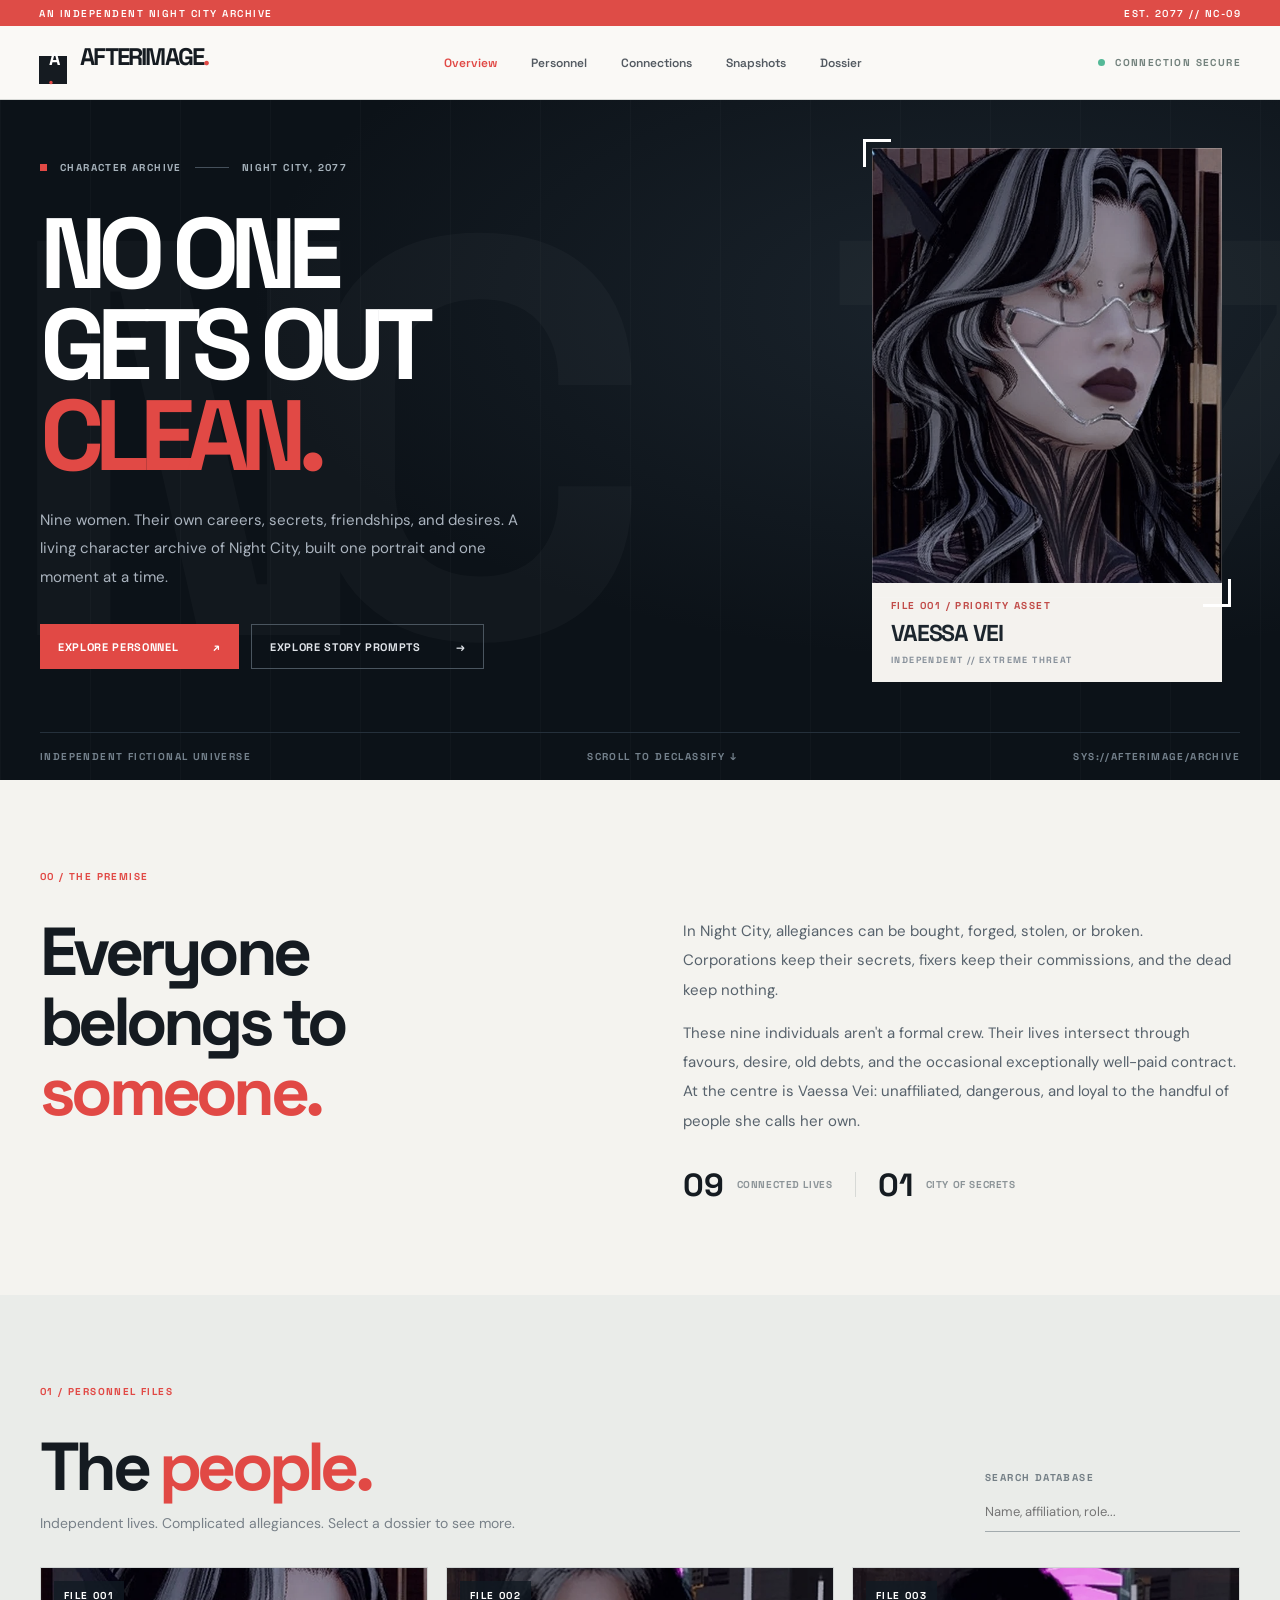
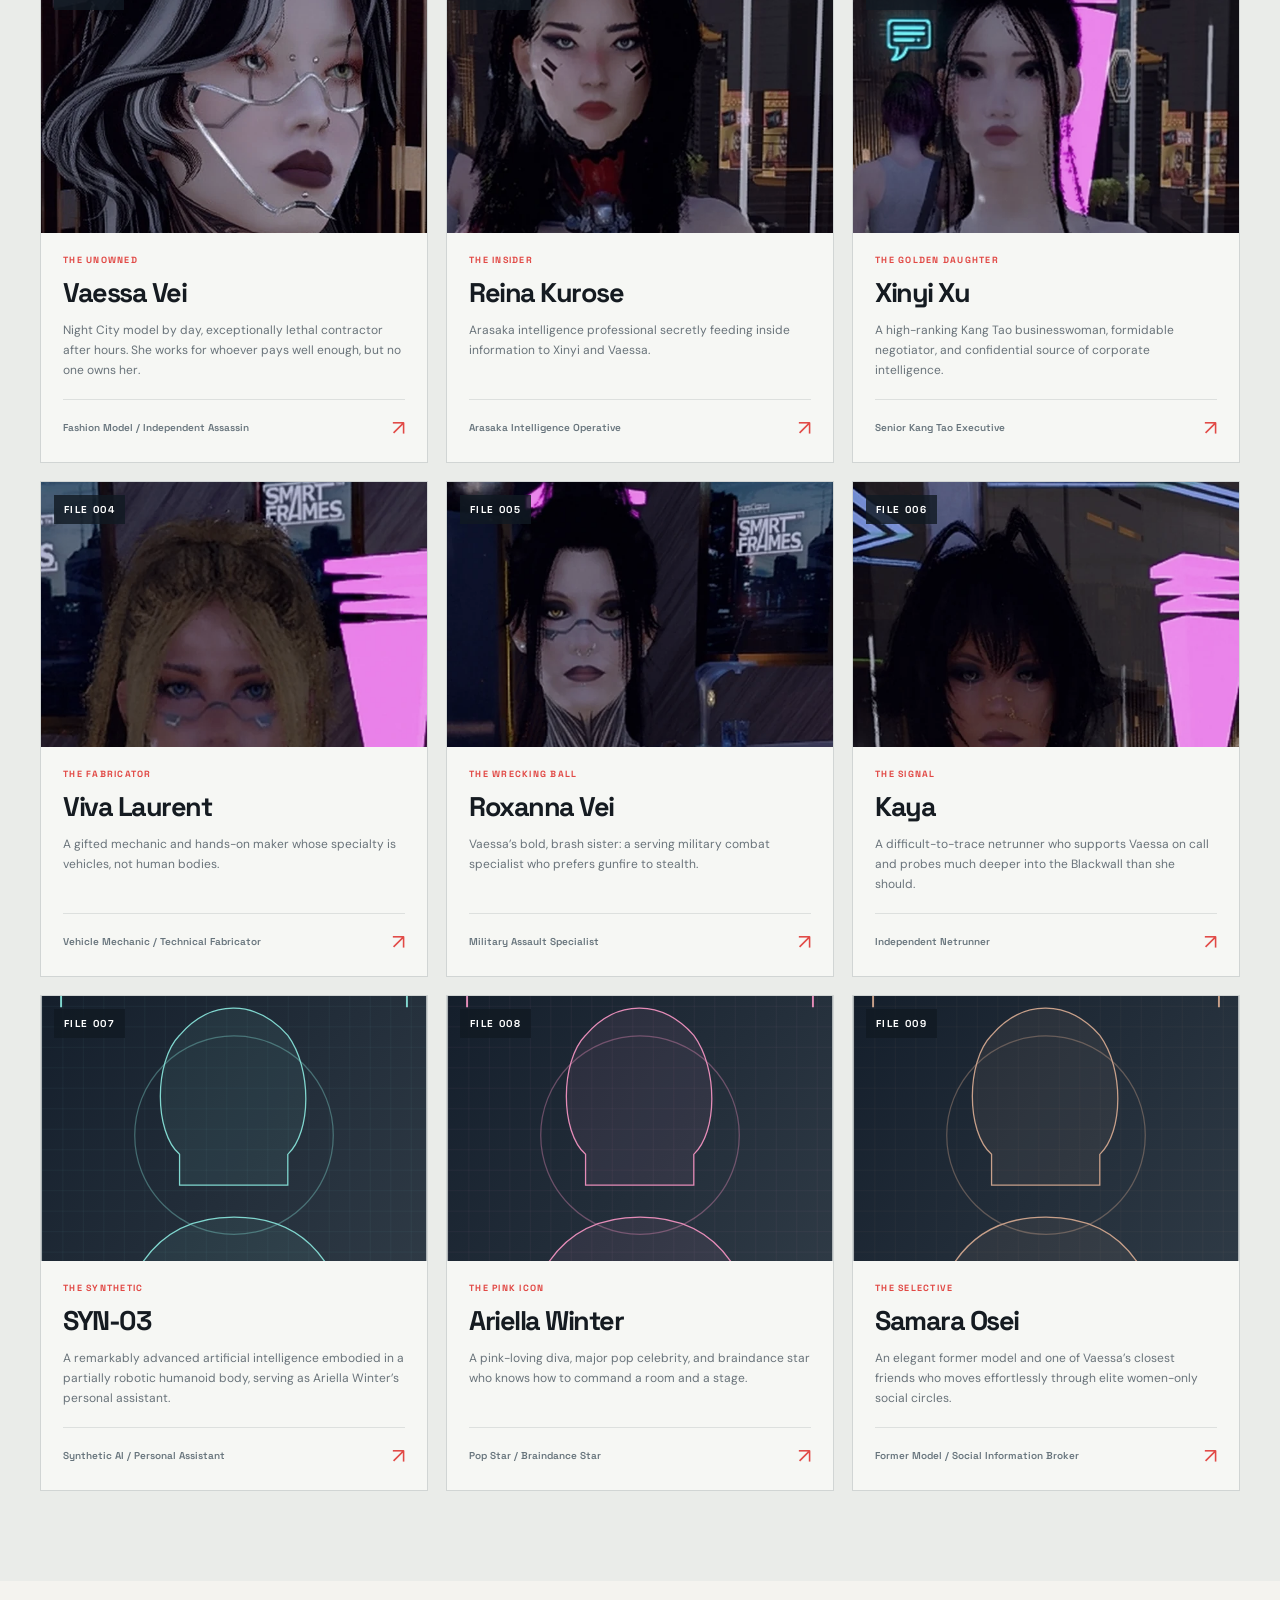
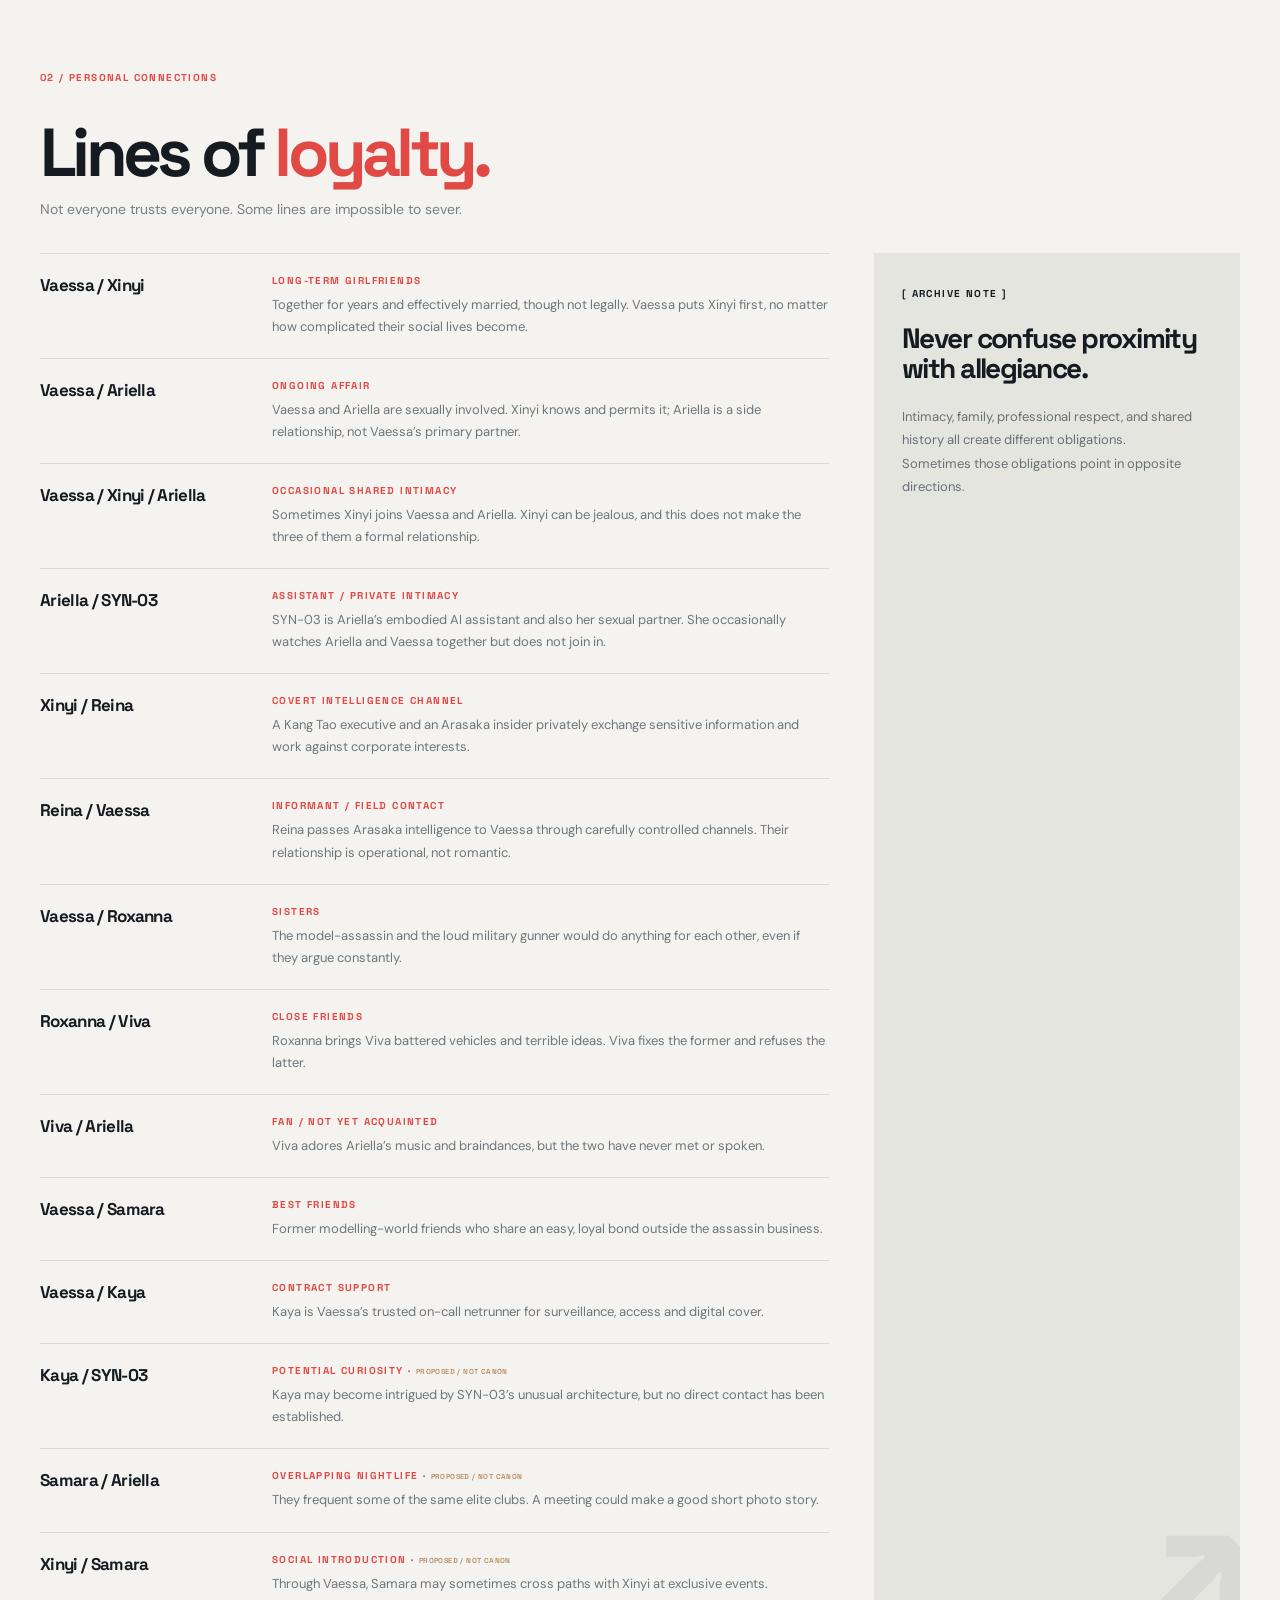
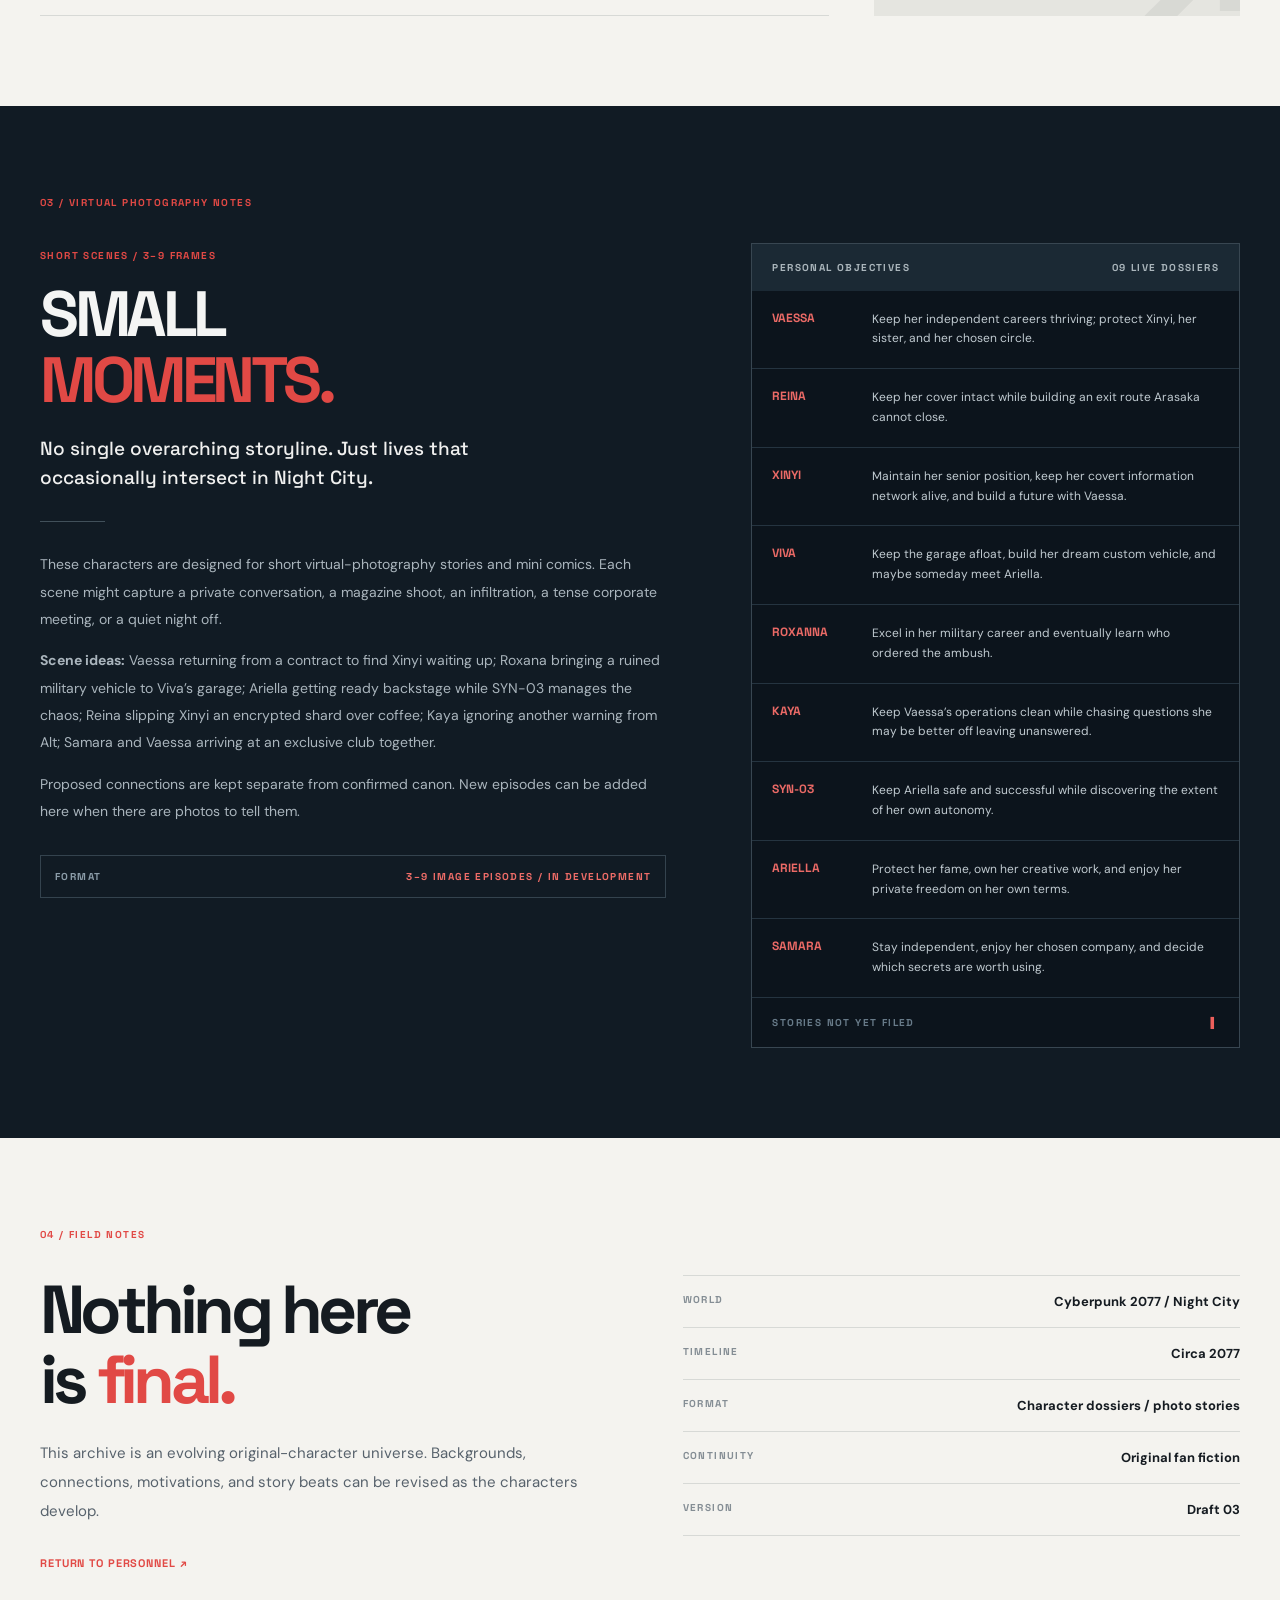
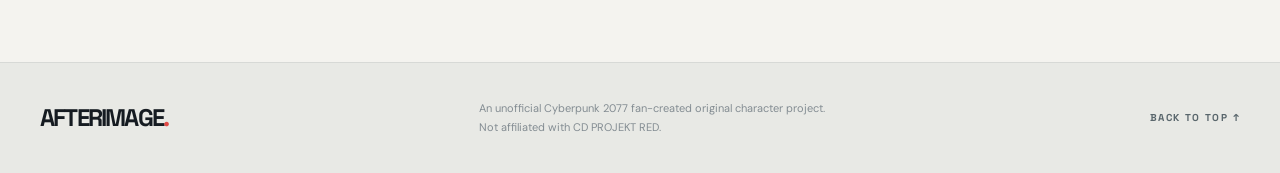
==== commit 8e5c9d8a: "Add files via upload" ====
--- a/index.html
+++ b/index.html
@@ -4,7 +4,7 @@
   <meta charset="utf-8">
   <meta name="viewport" content="width=device-width,initial-scale=1">
   <meta name="theme-color" content="#0b0f13">
-  <meta name="description" content="Afterimage — an original Cyberpunk 2077 character archive. Nine lives, one city, no clean loyalties.">
+  <meta name="description" content="Afterimage — an original Cyberpunk 2077 character archive. Nine characters, their lives and connections in Night City.">
   <title>AFTERIMAGE — Night City character archive</title>
   <link rel="preconnect" href="https://fonts.googleapis.com">
   <link rel="preconnect" href="https://fonts.gstatic.com" crossorigin>
@@ -19,14 +19,14 @@
   <header class="site-header" id="top">
     <a class="wordmark" href="#home" aria-label="Afterimage home"><span class="wordmark-icon">A<span>·</span></span> AFTERIMAGE<span class="wordmark-dot">.</span></a>
     <button class="nav-toggle" type="button" aria-label="Open navigation" aria-expanded="false">MENU <span aria-hidden="true">☰</span></button>
-    <nav class="main-nav" aria-label="Main navigation"><a href="#home" class="active">Overview</a><a href="#characters">Personnel</a><a href="#connections">Connections</a><a href="#story">The Story</a><a href="#dossier">Dossier</a></nav>
+    <nav class="main-nav" aria-label="Main navigation"><a href="#home" class="active">Overview</a><a href="#characters">Personnel</a><a href="#connections">Connections</a><a href="#story">Snapshots</a><a href="#dossier">Dossier</a></nav>
     <span class="header-status"><span class="signal"></span> CONNECTION SECURE</span>
   </header>
   <main id="main">
     <section class="hero" id="home">
       <div class="hero-background"><span>NC</span><span>77</span></div>
       <div class="hero-inner container">
-        <div class="hero-copy"><div class="eyebrow"><span class="mini-square"></span> CHARACTER ARCHIVE <span class="eyebrow-line"></span> NIGHT CITY, 2077</div><h1>NO ONE<br>GETS OUT<br><em>CLEAN.</em></h1><p>Nine lives. Separate loyalties. One city that belongs to everyone but them. A living archive of contracts, corporate secrets, and the people worth betraying them for.</p><div class="hero-actions"><a class="button button-primary" href="#characters">EXPLORE PERSONNEL <span>↗</span></a><a class="button button-outline" href="#story">READ THE STORY <span>→</span></a></div></div>
+        <div class="hero-copy"><div class="eyebrow"><span class="mini-square"></span> CHARACTER ARCHIVE <span class="eyebrow-line"></span> NIGHT CITY, 2077</div><h1>NO ONE<br>GETS OUT<br><em>CLEAN.</em></h1><p>Nine women. Their own careers, secrets, friendships, and desires. A living character archive of Night City, built one portrait and one moment at a time.</p><div class="hero-actions"><a class="button button-primary" href="#characters">EXPLORE PERSONNEL <span>↗</span></a><a class="button button-outline" href="#story">EXPLORE STORY PROMPTS <span>→</span></a></div></div>
         <div class="hero-feature"><div class="feature-photo"><img src="assets/characters/vaessa.webp" alt="Portrait of Vaessa Vei"></div><div class="feature-caption"><span>FILE 001 / PRIORITY ASSET</span><strong>VAESSA VEI</strong><small>INDEPENDENT // EXTREME THREAT</small></div><div class="feature-corner top-left"></div><div class="feature-corner bottom-right"></div></div>
       </div>
       <div class="hero-footer container"><span>INDEPENDENT FICTIONAL UNIVERSE</span><span>SCROLL TO DECLASSIFY ↓</span><span>SYS://AFTERIMAGE/ARCHIVE</span></div>
@@ -34,8 +34,8 @@
     <section class="intro section container" aria-labelledby="intro-title"><div class="section-index">00 / THE PREMISE</div><div class="intro-grid"><h2 id="intro-title">Everyone<br>belongs to <span>someone.</span></h2><div><p>In Night City, allegiances can be bought, forged, stolen, or broken. Corporations keep their secrets, fixers keep their commissions, and the dead keep nothing.</p><p>These nine individuals aren't a formal crew. Their lives intersect through favours, desire, old debts, and the occasional exceptionally well-paid contract. At the centre is Vaessa Vei: unaffiliated, dangerous, and loyal to the handful of people she calls her own.</p><div class="inline-stat"><strong>09</strong><span>CONNECTED LIVES</span><i></i><strong>01</strong><span>CITY OF SECRETS</span></div></div></div></section>
     <section class="characters section section-muted" id="characters" aria-labelledby="characters-title"><div class="container"><div class="section-index">01 / PERSONNEL FILES</div><div class="section-head"><div><h2 id="characters-title">The <span>people.</span></h2><p>Independent lives. Complicated allegiances. Select a dossier to see more.</p></div><div class="search-wrap"><label for="character-search">SEARCH DATABASE</label><input type="search" id="character-search" placeholder="Name, affiliation, role..." autocomplete="off"></div></div><div class="character-grid" id="character-grid"></div><div class="empty-message" id="empty-message" hidden>No matching personnel found.</div></div></section>
     <section class="connections section container" id="connections" aria-labelledby="connections-title"><div class="section-index">02 / PERSONAL CONNECTIONS</div><div class="section-head"><div><h2 id="connections-title">Lines of <span>loyalty.</span></h2><p>Not everyone trusts everyone. Some lines are impossible to sever.</p></div></div><div class="connection-layout"><div class="connections-list" id="connections-list"></div><aside class="connections-note"><span class="mono-label">[ ARCHIVE NOTE ]</span><h3>Never confuse proximity with allegiance.</h3><p>Intimacy, family, professional respect, and shared history all create different obligations. Sometimes those obligations point in opposite directions.</p><span class="note-decoration">↗</span></aside></div></section>
-    <section class="story section section-dark" id="story" aria-labelledby="story-title"><div class="container"><div class="section-index">03 / MAIN NARRATIVE</div><div class="story-grid"><div class="story-left"><span class="mono-label highlight">PROPOSED STORY ARC / ACT I</span><h2 id="story-title">GHOSTS IN THE<br><em>ARCHITECTURE.</em></h2><p class="story-lede">A routine assassination contract draws nine intersecting lives into the same impossible investigation.</p><div class="story-rule"></div><p>An anonymous intermediary hires Vaessa to infiltrate an Arasaka research facility, eliminate a senior engineer, and retrieve a prototype storage device. The payment is extraordinary. The job is not what it seems.</p><p>Reina discovers the facility's research team has officially been dead for months. Kaya recognises network structures eerily similar to those encountered in her exchanges with Alt. Xinyi follows money through Kang Tao shell companies; Viva tracks impossible sensory recordings; Roxana uncovers a link to the convoy ambush that cost her an eye. Elsewhere, SYN-03 detects a familiar signature in the facility’s code, Ariella finds irregularities in concert braindances, and Samara may know more than she is willing to share.</p><p>They all want something different from the truth. Only some of them will get it.</p><div class="story-status">STORY STATUS <span>OPEN / DEVELOPING</span></div></div><div class="story-right"><div class="terminal-head"><span>OPERATION THREADS</span><span>ENCRYPTED / 09 ENTRIES</span></div><div id="motivation-list"></div><div class="terminal-footer">END OF DOCUMENT // MORE TO FOLLOW<span>▌</span></div></div></div></div></section>
-    <section class="dossier section container" id="dossier"><div class="section-index">04 / FIELD NOTES</div><div class="dossier-grid"><div><h2>Nothing here<br>is <span>final.</span></h2><p>This archive is an evolving original-character universe. Backgrounds, connections, motivations, and story beats can be revised as the characters develop.</p><a href="#characters" class="text-link">RETURN TO PERSONNEL ↗</a></div><div class="facts-panel"><div><span>WORLD</span><strong>Cyberpunk 2077 / Night City</strong></div><div><span>TIMELINE</span><strong>Circa 2077</strong></div><div><span>FORMAT</span><strong>Character & narrative archive</strong></div><div><span>CONTINUITY</span><strong>Original fan fiction</strong></div><div><span>VERSION</span><strong>Draft 02</strong></div></div></div></section>
+    <section class="story section section-dark" id="story" aria-labelledby="story-title"><div class="container"><div class="section-index">03 / VIRTUAL PHOTOGRAPHY NOTES</div><div class="story-grid"><div class="story-left"><span class="mono-label highlight">SHORT SCENES / 3–9 FRAMES</span><h2 id="story-title">SMALL<br><em>MOMENTS.</em></h2><p class="story-lede">No single overarching storyline. Just lives that occasionally intersect in Night City.</p><div class="story-rule"></div><p>These characters are designed for short virtual-photography stories and mini comics. Each scene might capture a private conversation, a magazine shoot, an infiltration, a tense corporate meeting, or a quiet night off.</p><p><strong>Scene ideas:</strong> Vaessa returning from a contract to find Xinyi waiting up; Roxana bringing a ruined military vehicle to Viva’s garage; Ariella getting ready backstage while SYN-03 manages the chaos; Reina slipping Xinyi an encrypted shard over coffee; Kaya ignoring another warning from Alt; Samara and Vaessa arriving at an exclusive club together.</p><p>Proposed connections are kept separate from confirmed canon. New episodes can be added here when there are photos to tell them.</p><div class="story-status">FORMAT <span>3–9 IMAGE EPISODES / IN DEVELOPMENT</span></div></div><div class="story-right"><div class="terminal-head"><span>PERSONAL OBJECTIVES</span><span>09 LIVE DOSSIERS</span></div><div id="motivation-list"></div><div class="terminal-footer">STORIES NOT YET FILED<span>▌</span></div></div></div></div></section>
+    <section class="dossier section container" id="dossier"><div class="section-index">04 / FIELD NOTES</div><div class="dossier-grid"><div><h2>Nothing here<br>is <span>final.</span></h2><p>This archive is an evolving original-character universe. Backgrounds, connections, motivations, and story beats can be revised as the characters develop.</p><a href="#characters" class="text-link">RETURN TO PERSONNEL ↗</a></div><div class="facts-panel"><div><span>WORLD</span><strong>Cyberpunk 2077 / Night City</strong></div><div><span>TIMELINE</span><strong>Circa 2077</strong></div><div><span>FORMAT</span><strong>Character dossiers / photo stories</strong></div><div><span>CONTINUITY</span><strong>Original fan fiction</strong></div><div><span>VERSION</span><strong>Draft 03</strong></div></div></div></section>
   </main>
   <footer class="site-footer"><div class="container footer-inner"><a class="wordmark" href="#top">AFTERIMAGE<span class="wordmark-dot">.</span></a><p>An unofficial Cyberpunk 2077 fan-created original character project. Not affiliated with CD PROJEKT RED.</p><a href="#top" class="back-top">BACK TO TOP ↑</a></div></footer>
   <dialog id="profile-dialog" class="profile-dialog" aria-label="Character dossier"><div id="profile-content"></div></dialog>
--- a/css/styles.css
+++ b/css/styles.css
@@ -4,3 +4,6 @@
 .character-image img[src$=".svg"],.profile-portrait img[src$=".svg"]{object-fit:cover;filter:none}
 .back-top{display:inline-flex;align-items:center;min-height:44px;cursor:pointer}.back-top:hover{color:var(--red)}
 @media(prefers-reduced-motion:reduce){html{scroll-behavior:auto}.character-card,.button,.character-image img{transition:none}}
+
+/* Optional connections are clearly labeled; edit status in js/data.js. */
+.connection-proposal {font-size:.72em;letter-spacing:.055em;color:#ba8b61;font-weight:600}
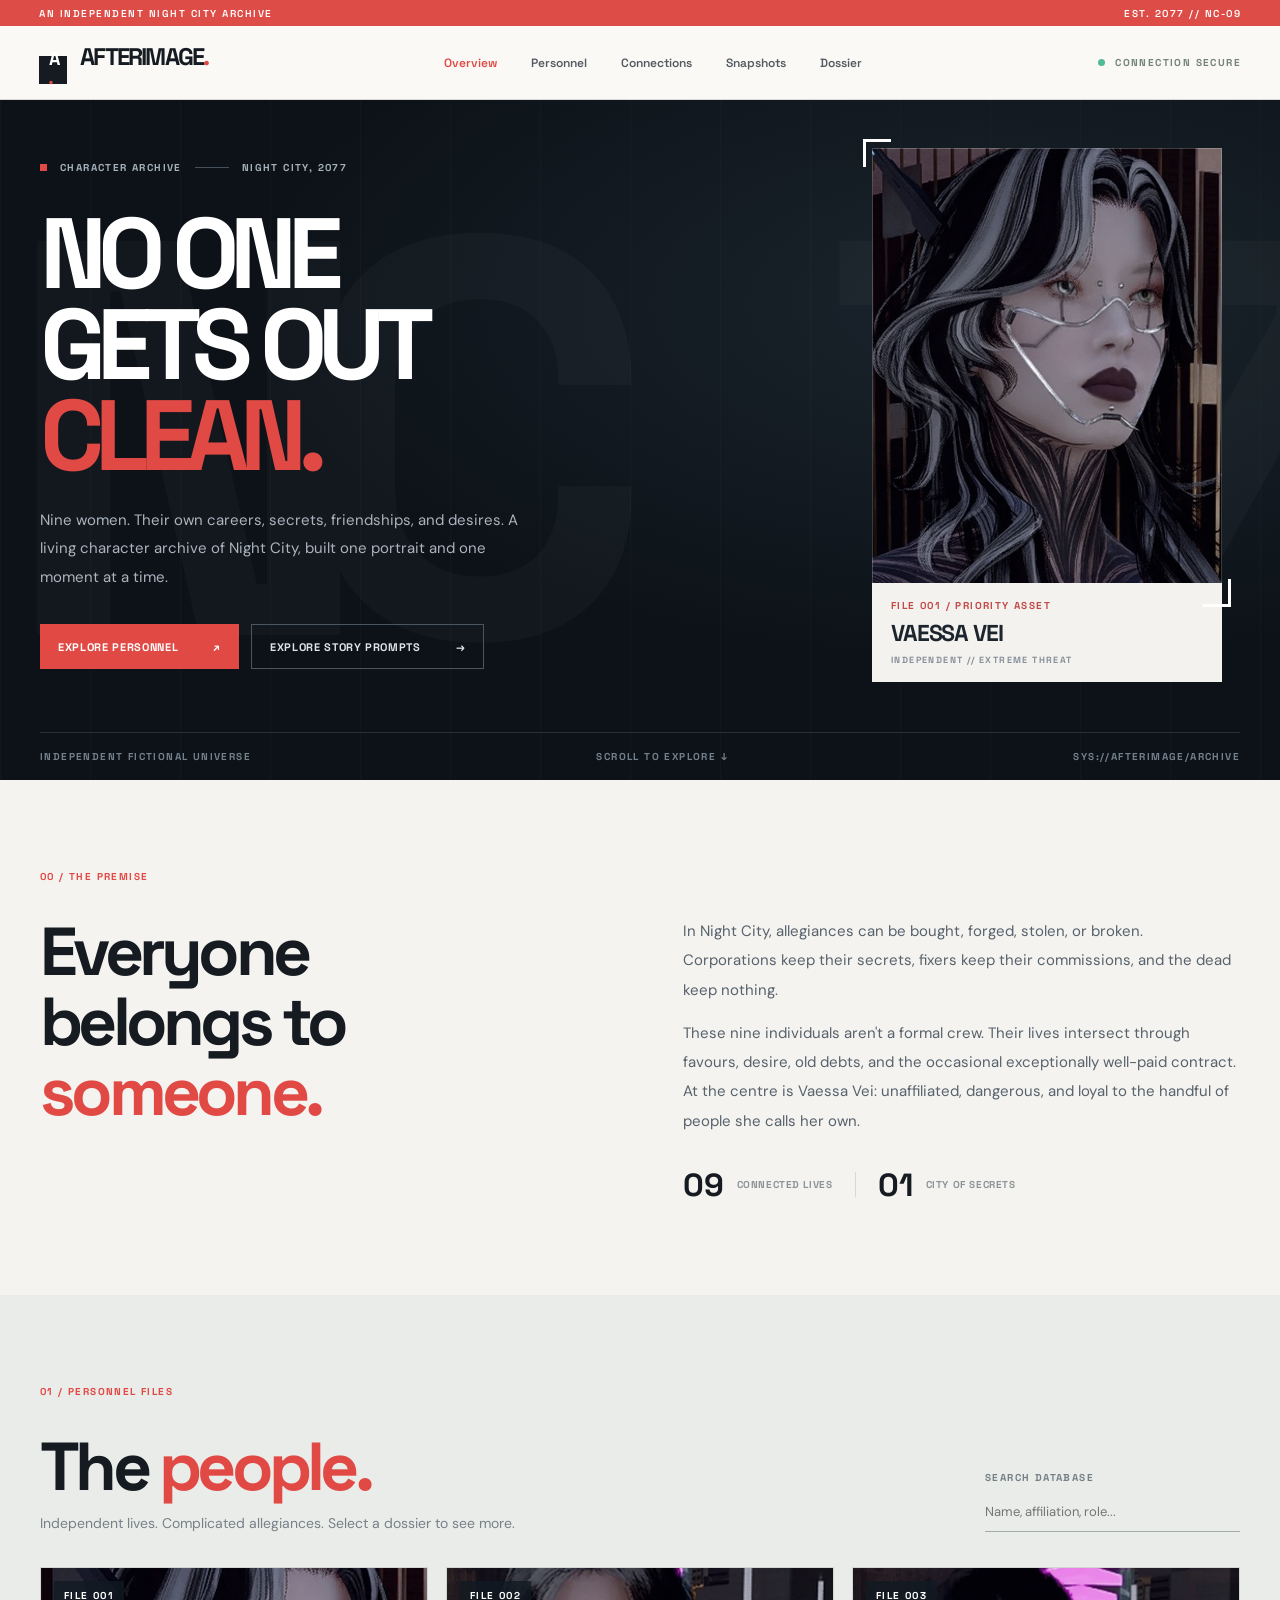
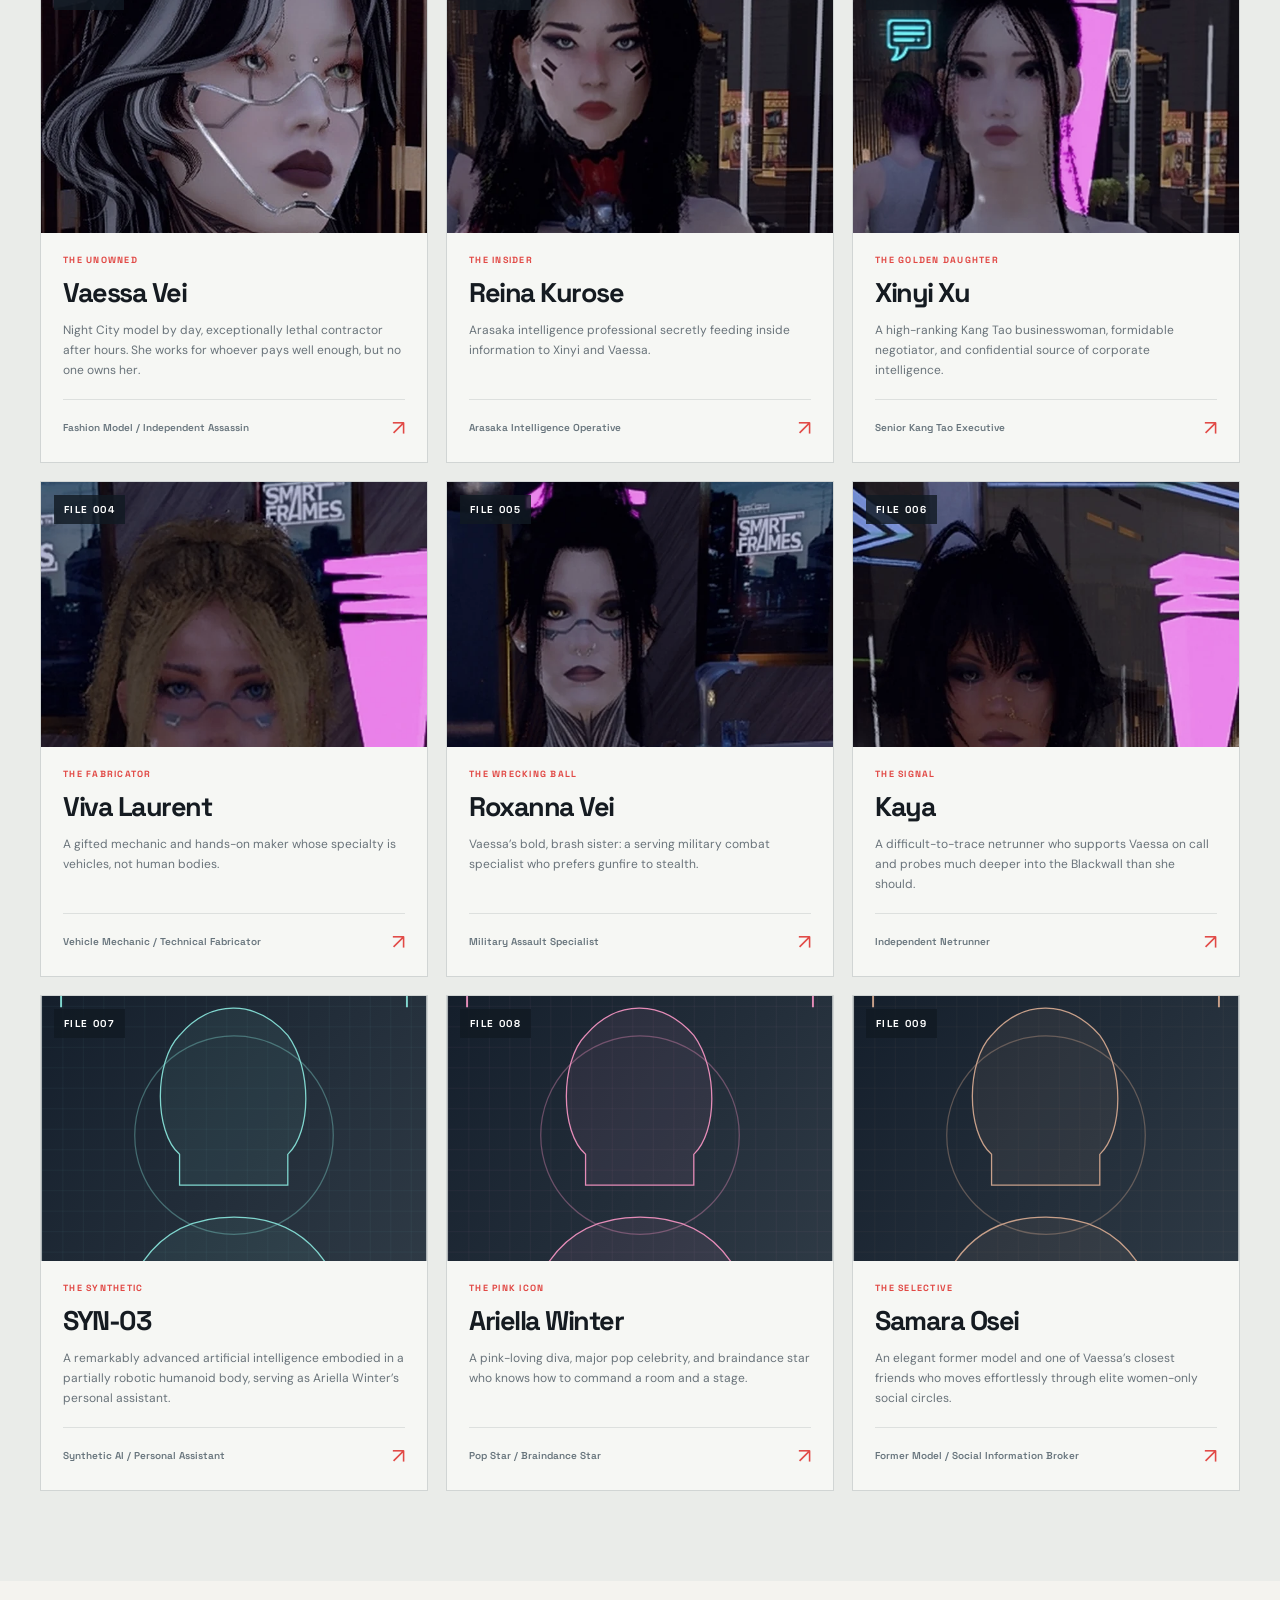
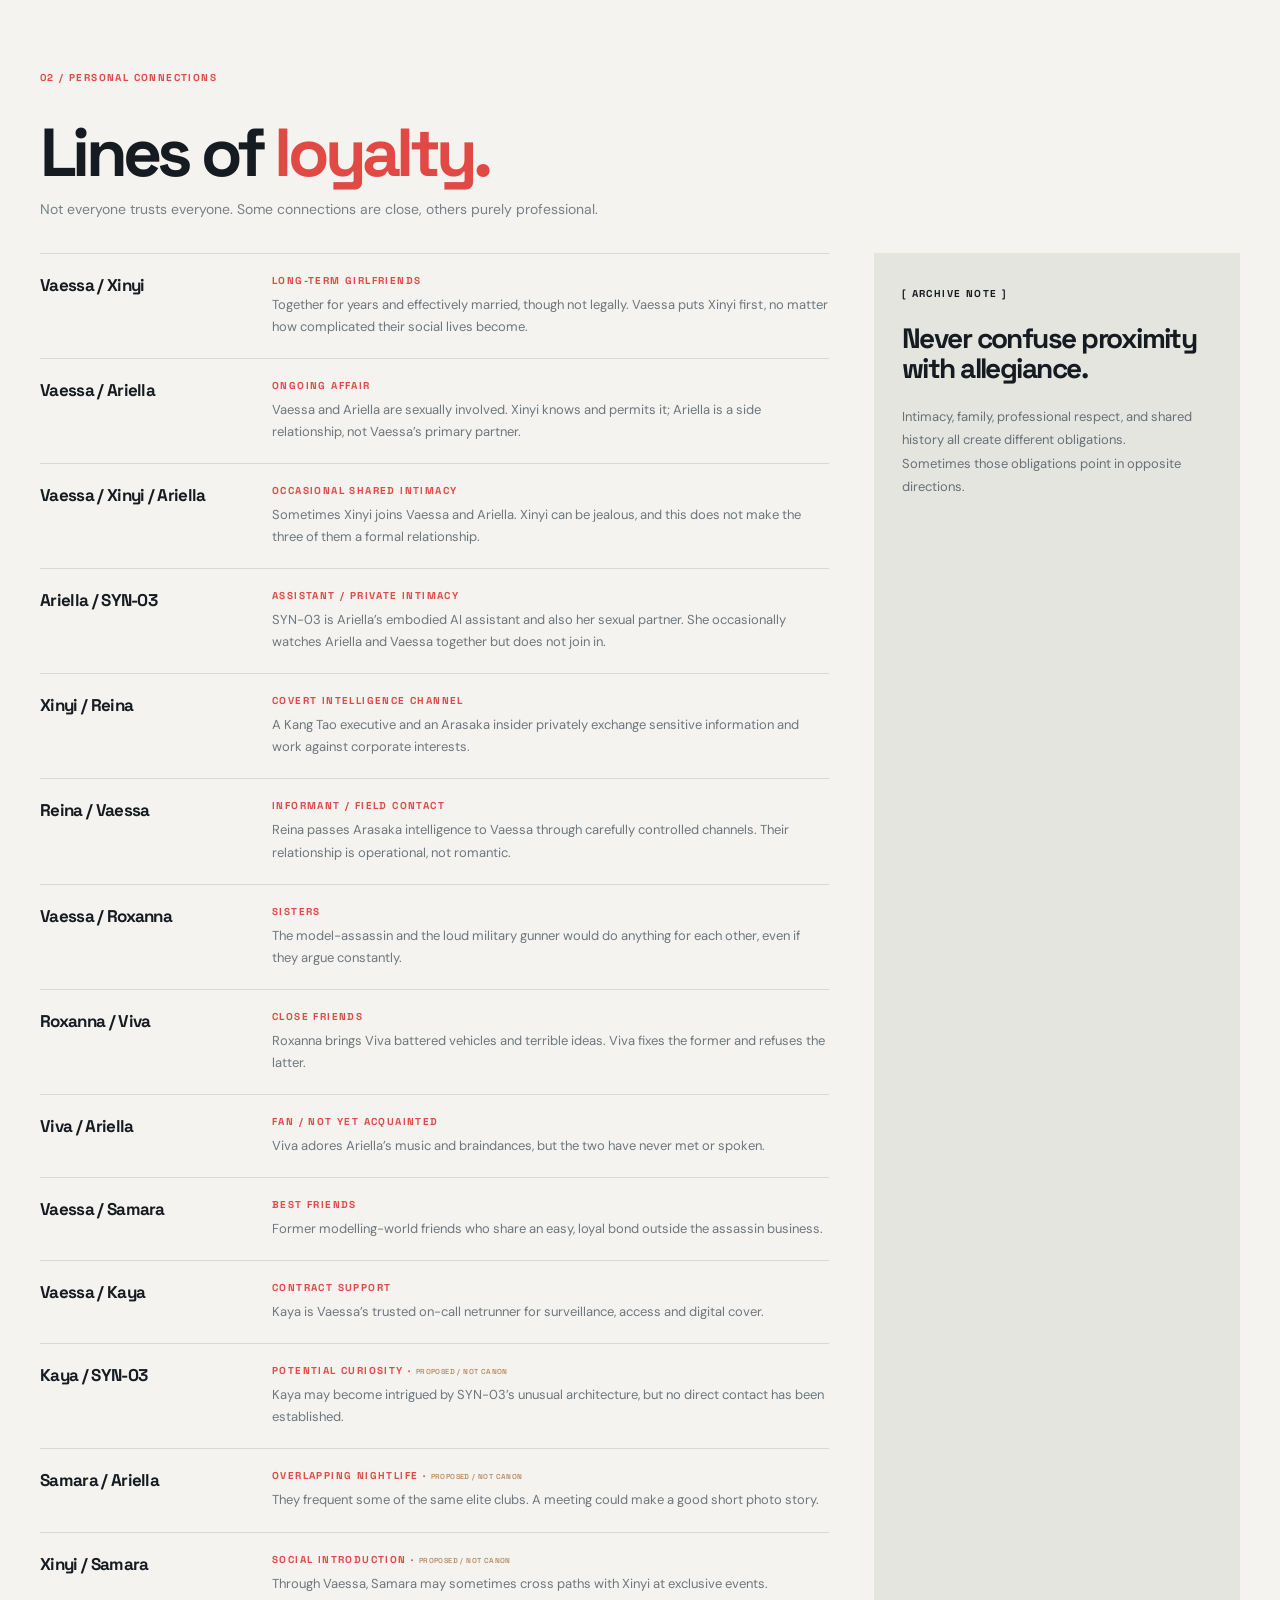
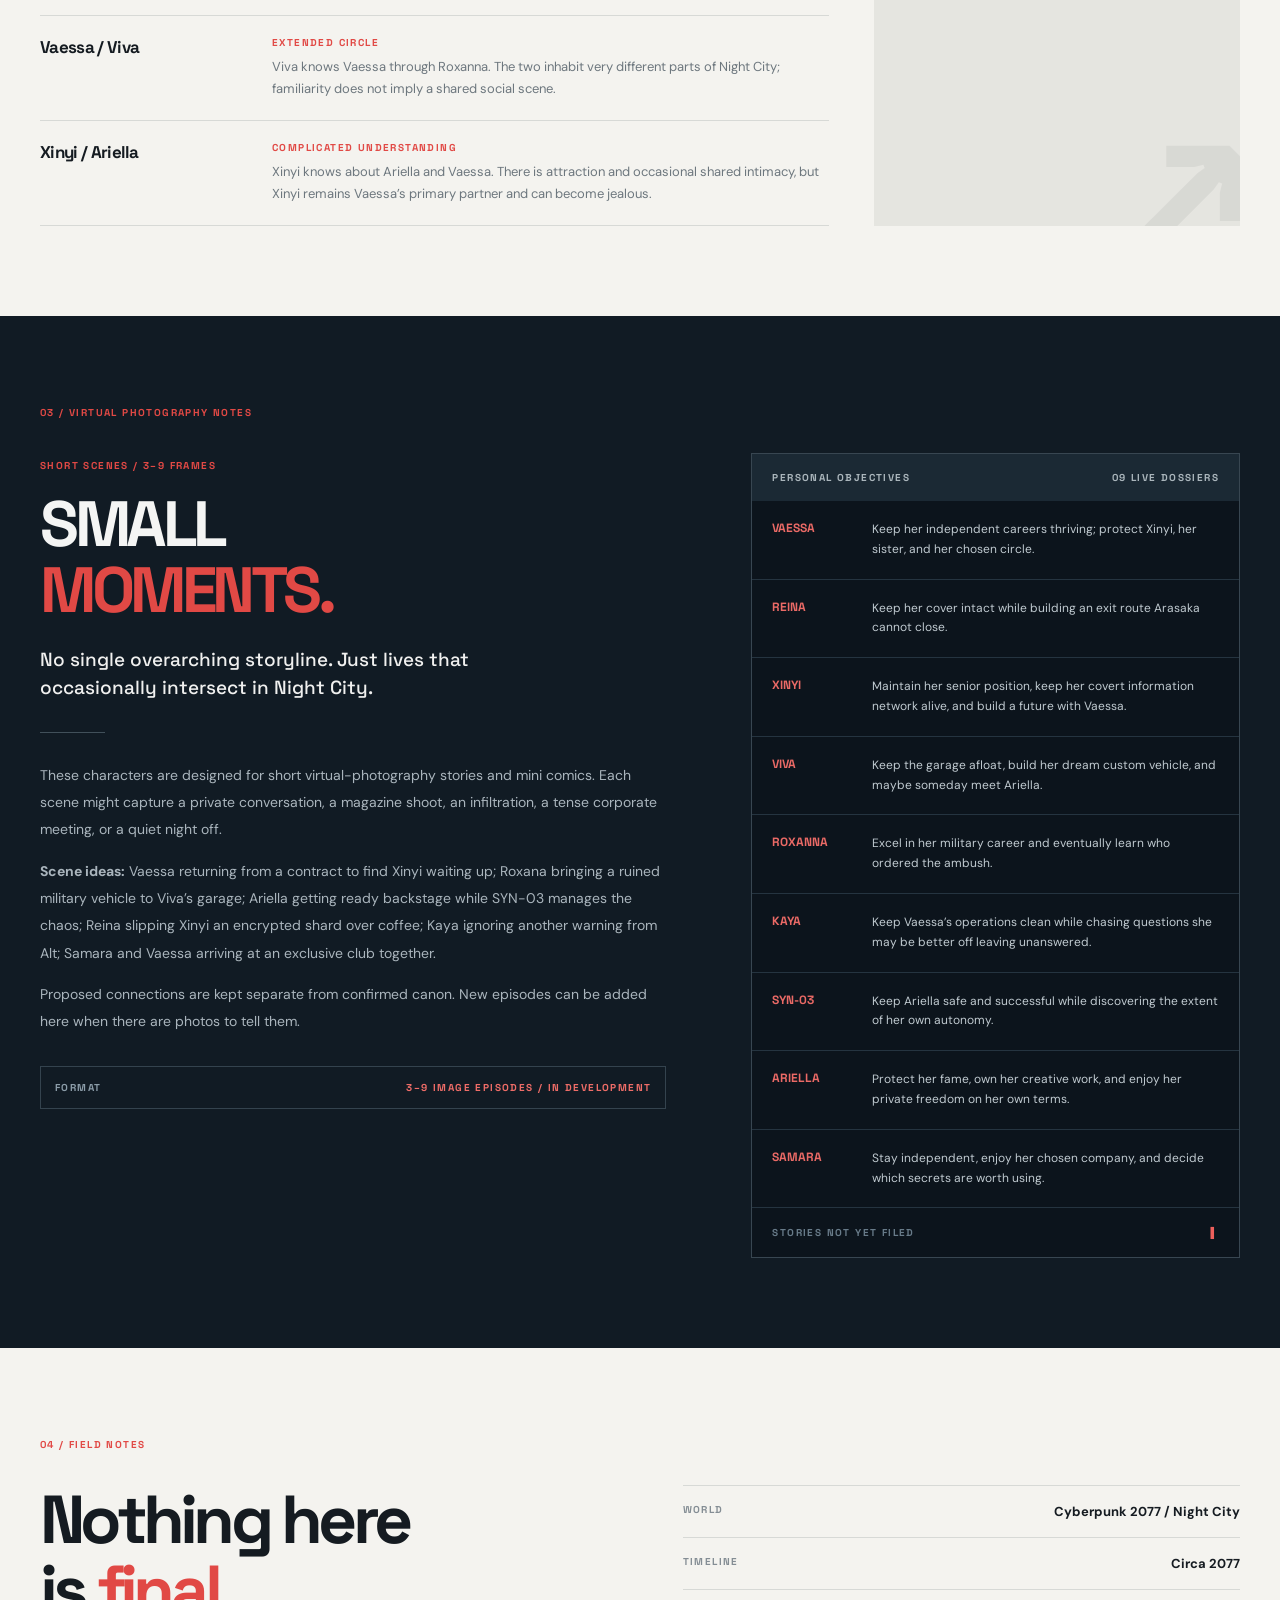
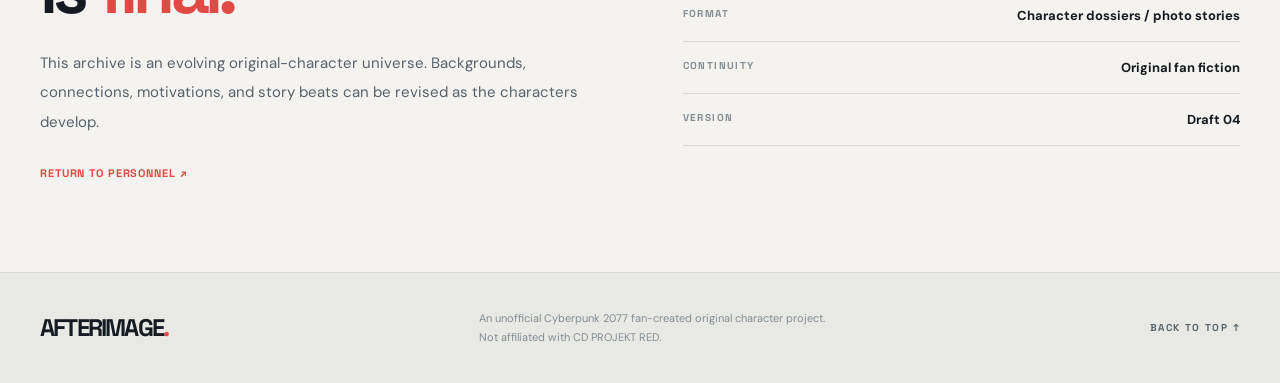
==== commit a99f3bb3: "Add files via upload" ====
--- a/index.html
+++ b/index.html
@@ -29,13 +29,13 @@
         <div class="hero-copy"><div class="eyebrow"><span class="mini-square"></span> CHARACTER ARCHIVE <span class="eyebrow-line"></span> NIGHT CITY, 2077</div><h1>NO ONE<br>GETS OUT<br><em>CLEAN.</em></h1><p>Nine women. Their own careers, secrets, friendships, and desires. A living character archive of Night City, built one portrait and one moment at a time.</p><div class="hero-actions"><a class="button button-primary" href="#characters">EXPLORE PERSONNEL <span>↗</span></a><a class="button button-outline" href="#story">EXPLORE STORY PROMPTS <span>→</span></a></div></div>
         <div class="hero-feature"><div class="feature-photo"><img src="assets/characters/vaessa.webp" alt="Portrait of Vaessa Vei"></div><div class="feature-caption"><span>FILE 001 / PRIORITY ASSET</span><strong>VAESSA VEI</strong><small>INDEPENDENT // EXTREME THREAT</small></div><div class="feature-corner top-left"></div><div class="feature-corner bottom-right"></div></div>
       </div>
-      <div class="hero-footer container"><span>INDEPENDENT FICTIONAL UNIVERSE</span><span>SCROLL TO DECLASSIFY ↓</span><span>SYS://AFTERIMAGE/ARCHIVE</span></div>
+      <div class="hero-footer container"><span>INDEPENDENT FICTIONAL UNIVERSE</span><span>SCROLL TO EXPLORE ↓</span><span>SYS://AFTERIMAGE/ARCHIVE</span></div>
     </section>
     <section class="intro section container" aria-labelledby="intro-title"><div class="section-index">00 / THE PREMISE</div><div class="intro-grid"><h2 id="intro-title">Everyone<br>belongs to <span>someone.</span></h2><div><p>In Night City, allegiances can be bought, forged, stolen, or broken. Corporations keep their secrets, fixers keep their commissions, and the dead keep nothing.</p><p>These nine individuals aren't a formal crew. Their lives intersect through favours, desire, old debts, and the occasional exceptionally well-paid contract. At the centre is Vaessa Vei: unaffiliated, dangerous, and loyal to the handful of people she calls her own.</p><div class="inline-stat"><strong>09</strong><span>CONNECTED LIVES</span><i></i><strong>01</strong><span>CITY OF SECRETS</span></div></div></div></section>
     <section class="characters section section-muted" id="characters" aria-labelledby="characters-title"><div class="container"><div class="section-index">01 / PERSONNEL FILES</div><div class="section-head"><div><h2 id="characters-title">The <span>people.</span></h2><p>Independent lives. Complicated allegiances. Select a dossier to see more.</p></div><div class="search-wrap"><label for="character-search">SEARCH DATABASE</label><input type="search" id="character-search" placeholder="Name, affiliation, role..." autocomplete="off"></div></div><div class="character-grid" id="character-grid"></div><div class="empty-message" id="empty-message" hidden>No matching personnel found.</div></div></section>
-    <section class="connections section container" id="connections" aria-labelledby="connections-title"><div class="section-index">02 / PERSONAL CONNECTIONS</div><div class="section-head"><div><h2 id="connections-title">Lines of <span>loyalty.</span></h2><p>Not everyone trusts everyone. Some lines are impossible to sever.</p></div></div><div class="connection-layout"><div class="connections-list" id="connections-list"></div><aside class="connections-note"><span class="mono-label">[ ARCHIVE NOTE ]</span><h3>Never confuse proximity with allegiance.</h3><p>Intimacy, family, professional respect, and shared history all create different obligations. Sometimes those obligations point in opposite directions.</p><span class="note-decoration">↗</span></aside></div></section>
+    <section class="connections section container" id="connections" aria-labelledby="connections-title"><div class="section-index">02 / PERSONAL CONNECTIONS</div><div class="section-head"><div><h2 id="connections-title">Lines of <span>loyalty.</span></h2><p>Not everyone trusts everyone. Some connections are close, others purely professional.</p></div></div><div class="connection-layout"><div class="connections-list" id="connections-list"></div><aside class="connections-note"><span class="mono-label">[ ARCHIVE NOTE ]</span><h3>Never confuse proximity with allegiance.</h3><p>Intimacy, family, professional respect, and shared history all create different obligations. Sometimes those obligations point in opposite directions.</p><span class="note-decoration">↗</span></aside></div></section>
     <section class="story section section-dark" id="story" aria-labelledby="story-title"><div class="container"><div class="section-index">03 / VIRTUAL PHOTOGRAPHY NOTES</div><div class="story-grid"><div class="story-left"><span class="mono-label highlight">SHORT SCENES / 3–9 FRAMES</span><h2 id="story-title">SMALL<br><em>MOMENTS.</em></h2><p class="story-lede">No single overarching storyline. Just lives that occasionally intersect in Night City.</p><div class="story-rule"></div><p>These characters are designed for short virtual-photography stories and mini comics. Each scene might capture a private conversation, a magazine shoot, an infiltration, a tense corporate meeting, or a quiet night off.</p><p><strong>Scene ideas:</strong> Vaessa returning from a contract to find Xinyi waiting up; Roxana bringing a ruined military vehicle to Viva’s garage; Ariella getting ready backstage while SYN-03 manages the chaos; Reina slipping Xinyi an encrypted shard over coffee; Kaya ignoring another warning from Alt; Samara and Vaessa arriving at an exclusive club together.</p><p>Proposed connections are kept separate from confirmed canon. New episodes can be added here when there are photos to tell them.</p><div class="story-status">FORMAT <span>3–9 IMAGE EPISODES / IN DEVELOPMENT</span></div></div><div class="story-right"><div class="terminal-head"><span>PERSONAL OBJECTIVES</span><span>09 LIVE DOSSIERS</span></div><div id="motivation-list"></div><div class="terminal-footer">STORIES NOT YET FILED<span>▌</span></div></div></div></div></section>
-    <section class="dossier section container" id="dossier"><div class="section-index">04 / FIELD NOTES</div><div class="dossier-grid"><div><h2>Nothing here<br>is <span>final.</span></h2><p>This archive is an evolving original-character universe. Backgrounds, connections, motivations, and story beats can be revised as the characters develop.</p><a href="#characters" class="text-link">RETURN TO PERSONNEL ↗</a></div><div class="facts-panel"><div><span>WORLD</span><strong>Cyberpunk 2077 / Night City</strong></div><div><span>TIMELINE</span><strong>Circa 2077</strong></div><div><span>FORMAT</span><strong>Character dossiers / photo stories</strong></div><div><span>CONTINUITY</span><strong>Original fan fiction</strong></div><div><span>VERSION</span><strong>Draft 03</strong></div></div></div></section>
+    <section class="dossier section container" id="dossier"><div class="section-index">04 / FIELD NOTES</div><div class="dossier-grid"><div><h2>Nothing here<br>is <span>final.</span></h2><p>This archive is an evolving original-character universe. Backgrounds, connections, motivations, and story beats can be revised as the characters develop.</p><a href="#characters" class="text-link">RETURN TO PERSONNEL ↗</a></div><div class="facts-panel"><div><span>WORLD</span><strong>Cyberpunk 2077 / Night City</strong></div><div><span>TIMELINE</span><strong>Circa 2077</strong></div><div><span>FORMAT</span><strong>Character dossiers / photo stories</strong></div><div><span>CONTINUITY</span><strong>Original fan fiction</strong></div><div><span>VERSION</span><strong>Draft 04</strong></div></div></div></section>
   </main>
   <footer class="site-footer"><div class="container footer-inner"><a class="wordmark" href="#top">AFTERIMAGE<span class="wordmark-dot">.</span></a><p>An unofficial Cyberpunk 2077 fan-created original character project. Not affiliated with CD PROJEKT RED.</p><a href="#top" class="back-top">BACK TO TOP ↑</a></div></footer>
   <dialog id="profile-dialog" class="profile-dialog" aria-label="Character dossier"><div id="profile-content"></div></dialog>
--- a/css/styles.css
+++ b/css/styles.css
@@ -7,3 +7,8 @@
 
 /* Optional connections are clearly labeled; edit status in js/data.js. */
 .connection-proposal {font-size:.72em;letter-spacing:.055em;color:#ba8b61;font-weight:600}
+
+/* Version 4: expanded character dossier lists */
+.profile-list{margin:12px 0 24px;padding-left:21px;line-height:1.75;color:var(--text-secondary,#adb7c0)}
+.profile-list li{margin-bottom:10px;padding-left:3px}
+.profile-list li::marker{color:#be766e}
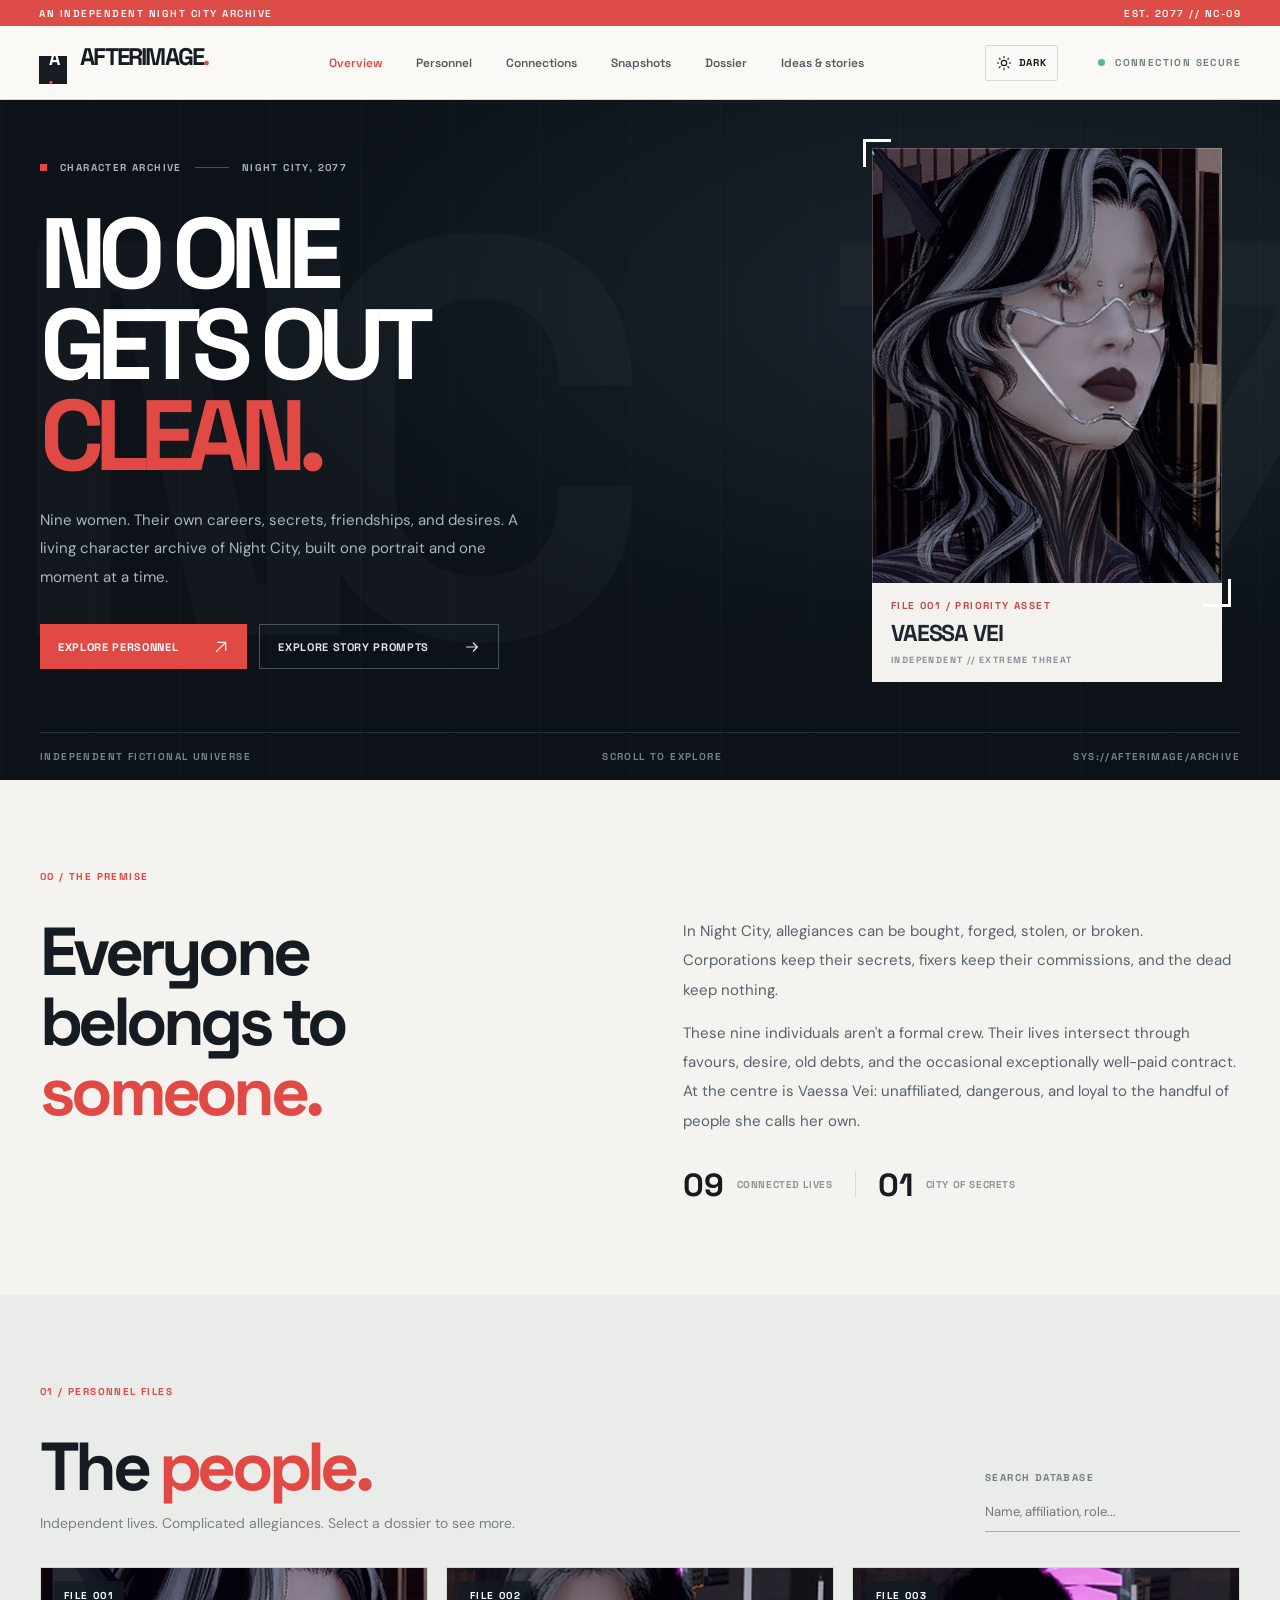
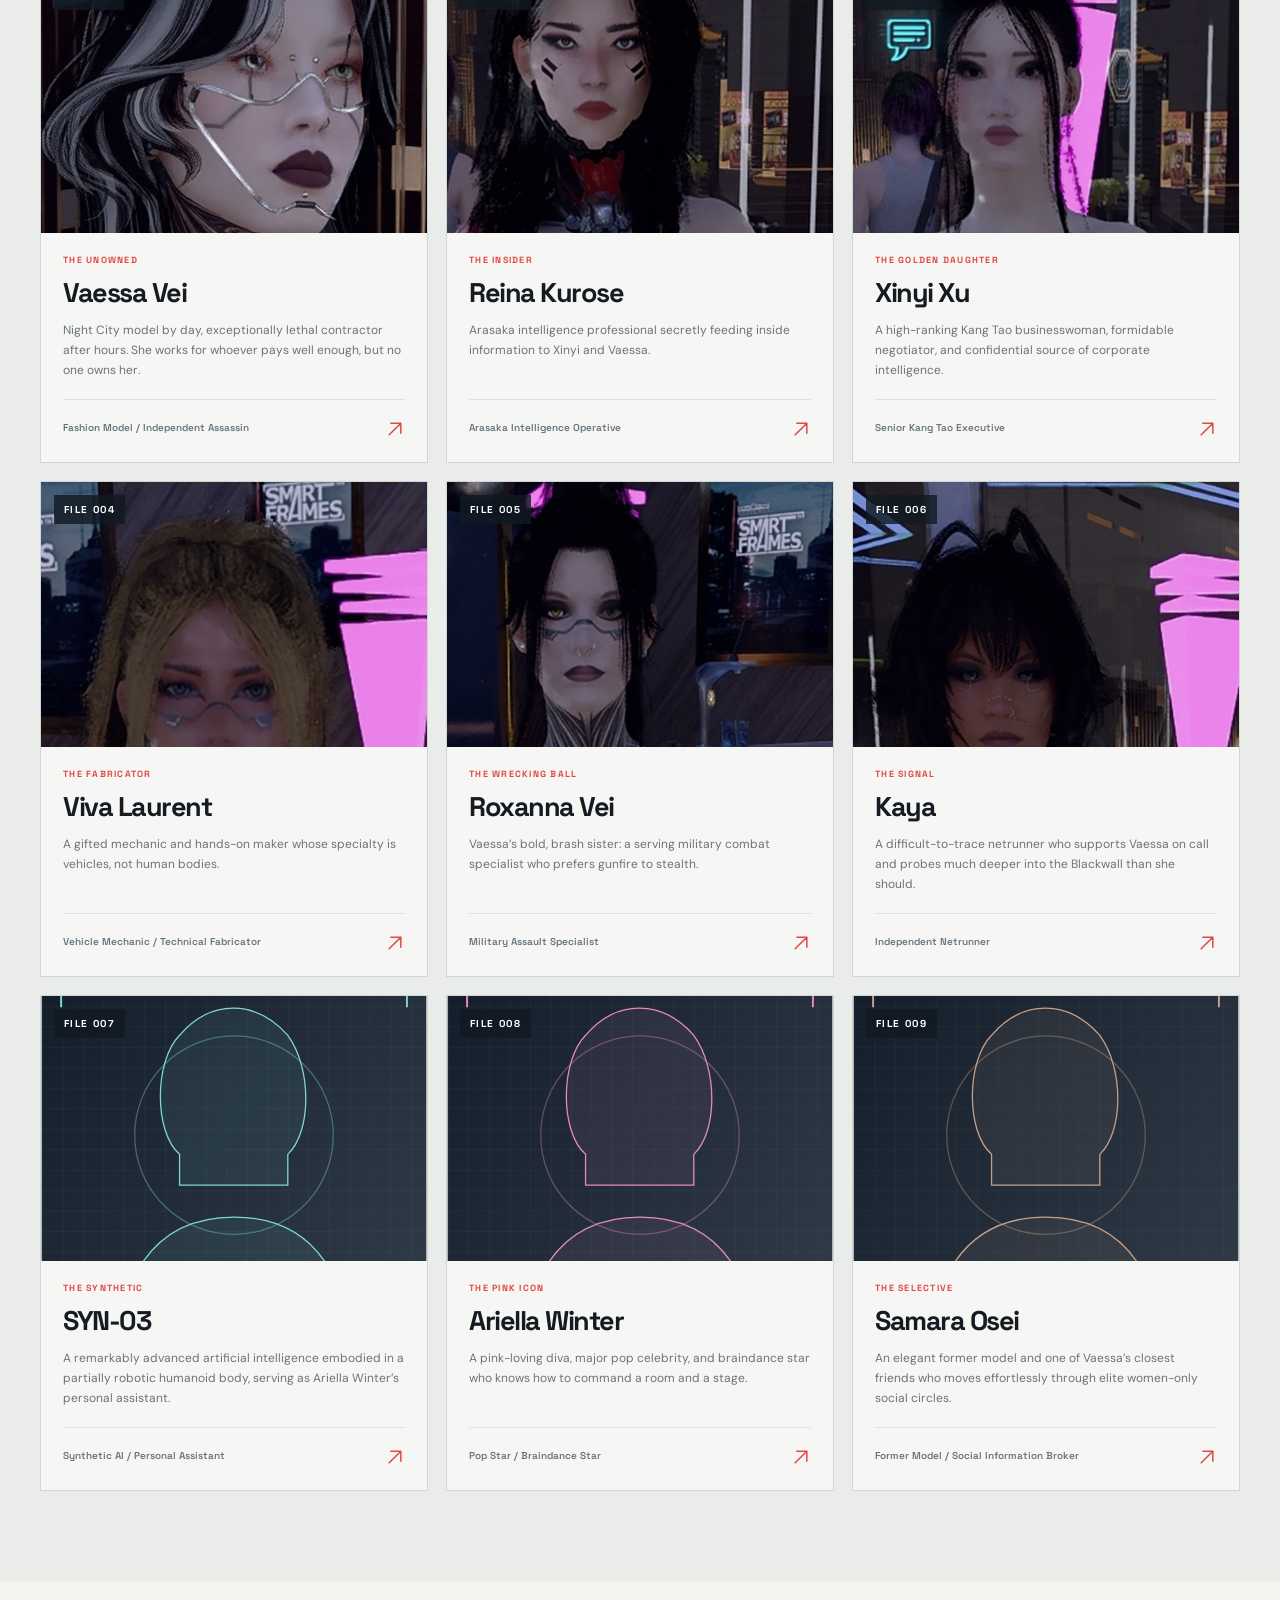
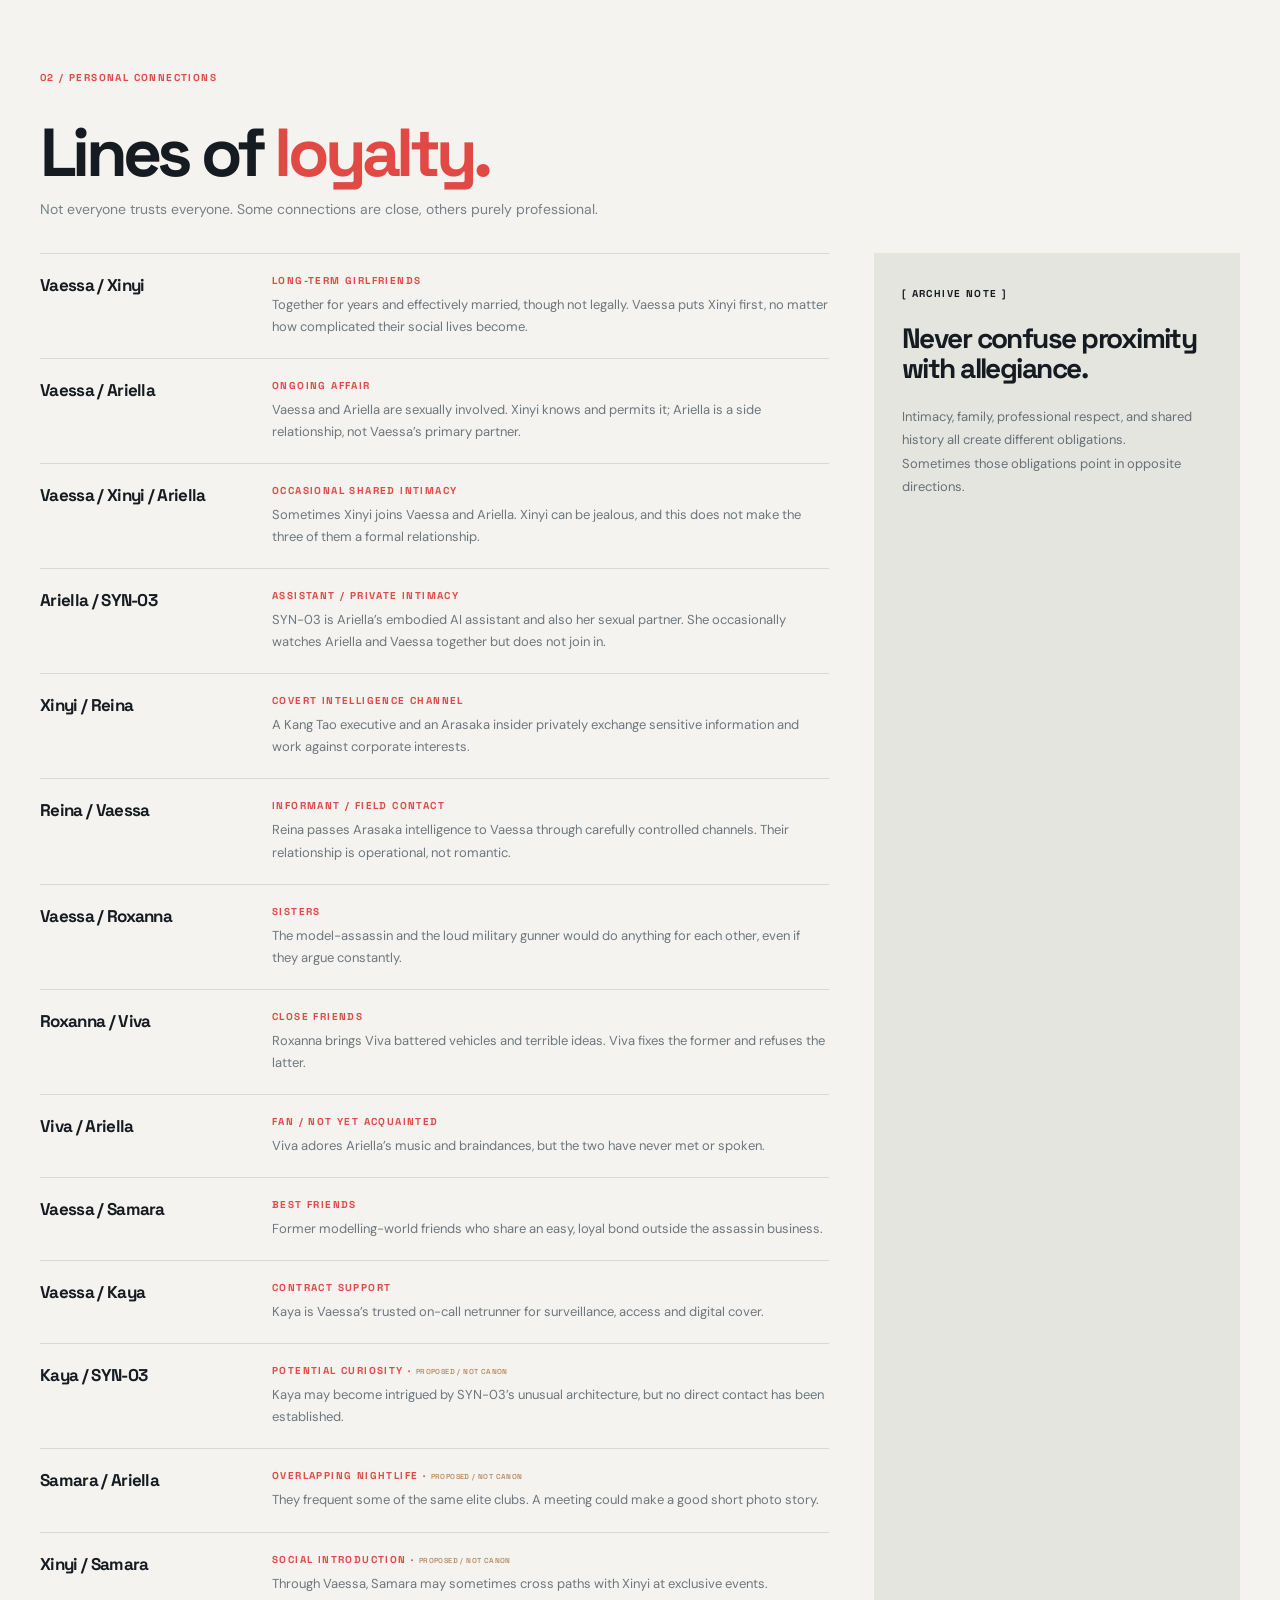
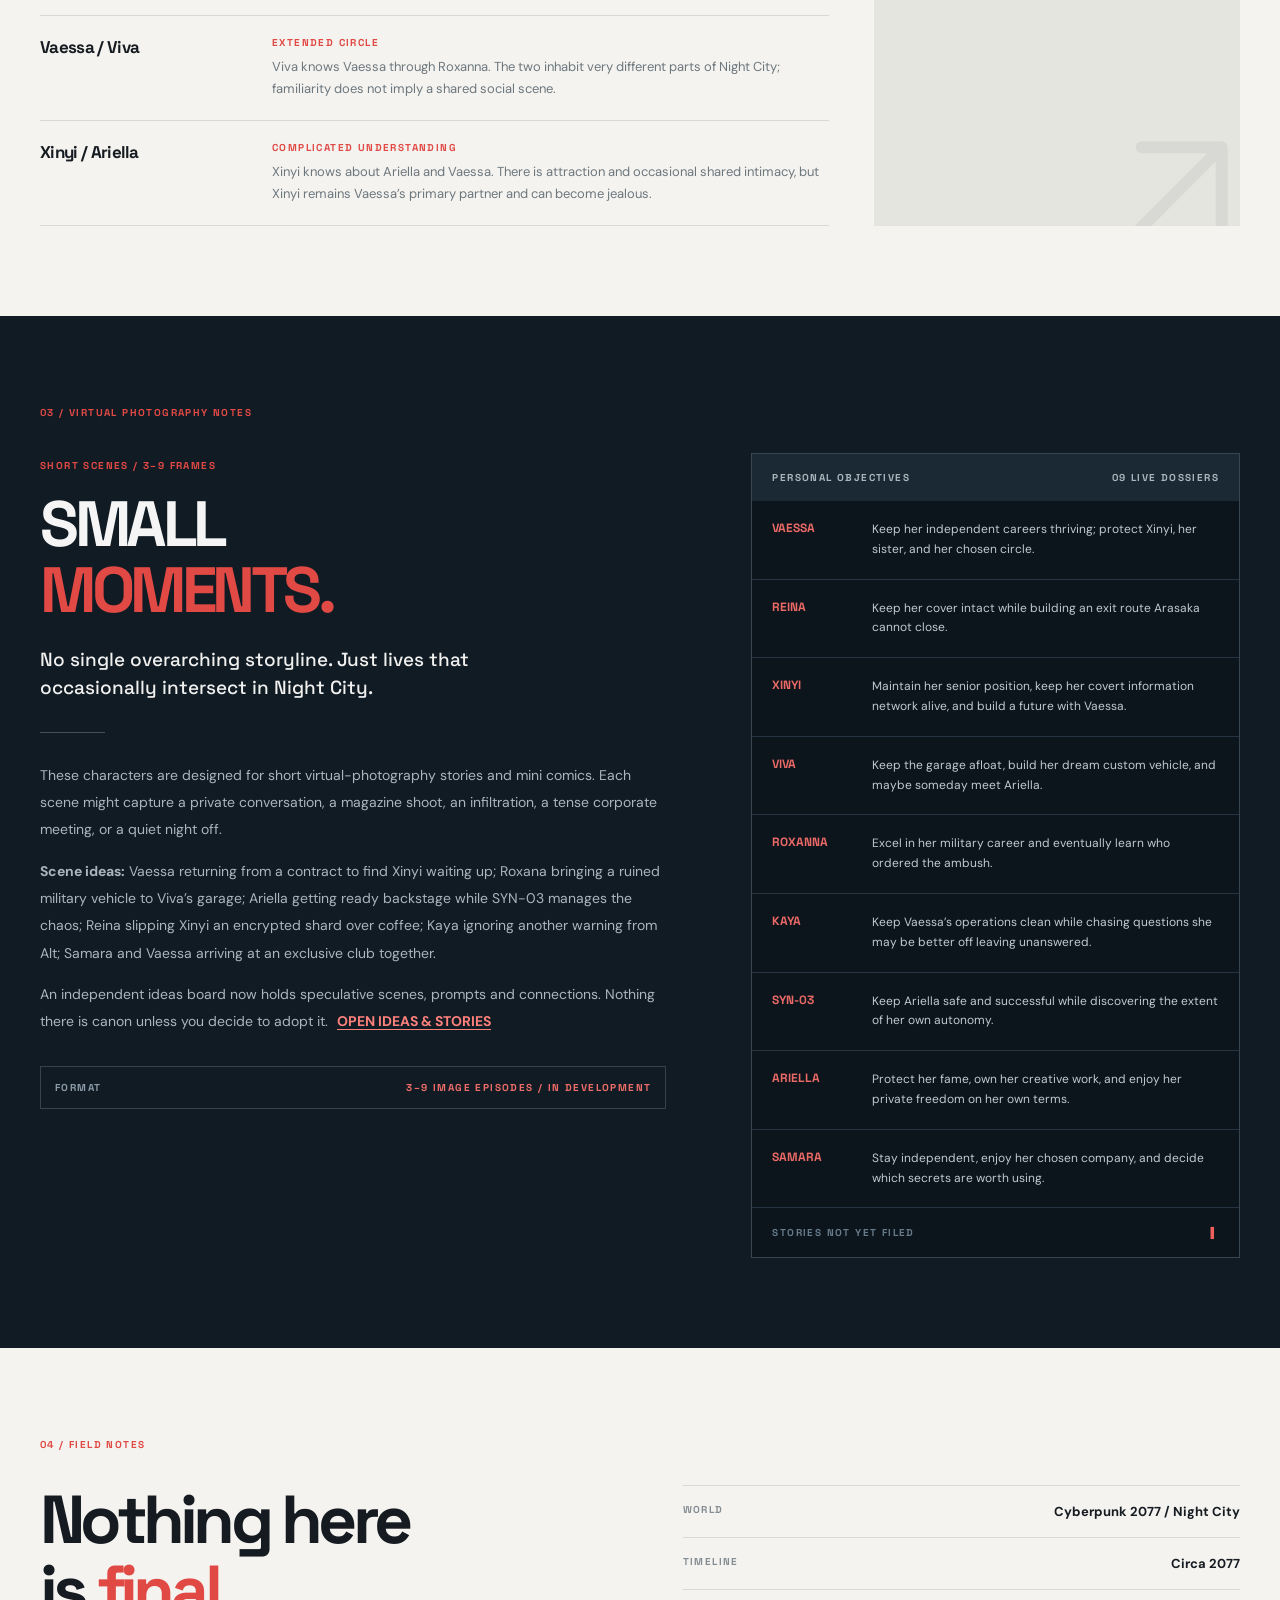
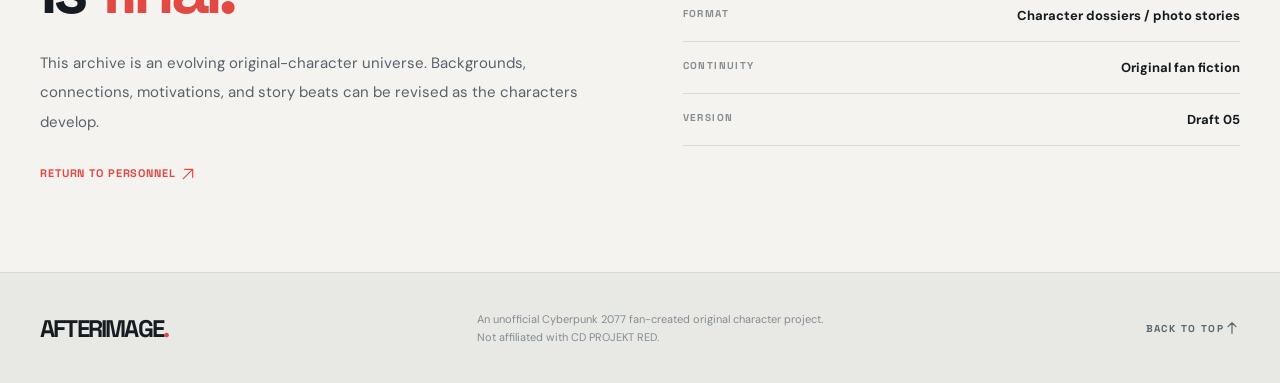
==== commit 3a061ae0: "Add files via upload" ====
--- a/index.html
+++ b/index.html
@@ -3,7 +3,8 @@
 <head>
   <meta charset="utf-8">
   <meta name="viewport" content="width=device-width,initial-scale=1">
-  <meta name="theme-color" content="#0b0f13">
+  <meta name="theme-color" content="#f4f3ef">
+  <script>try{document.documentElement.dataset.theme=localStorage.getItem("afterimage-theme")||"light"}catch(e){document.documentElement.dataset.theme="light"}</script>
   <meta name="description" content="Afterimage — an original Cyberpunk 2077 character archive. Nine characters, their lives and connections in Night City.">
   <title>AFTERIMAGE — Night City character archive</title>
   <link rel="preconnect" href="https://fonts.googleapis.com">
@@ -12,6 +13,7 @@
   <link rel="stylesheet" href="css/styles.css">
   <script src="js/data.js" defer></script>
   <script src="js/app.js" defer></script>
+  <script src="js/theme.js" defer></script>
 </head>
 <body>
   <a href="#main" class="skip-link">Skip to content</a>
@@ -19,25 +21,25 @@
   <header class="site-header" id="top">
     <a class="wordmark" href="#home" aria-label="Afterimage home"><span class="wordmark-icon">A<span>·</span></span> AFTERIMAGE<span class="wordmark-dot">.</span></a>
     <button class="nav-toggle" type="button" aria-label="Open navigation" aria-expanded="false">MENU <span aria-hidden="true">☰</span></button>
-    <nav class="main-nav" aria-label="Main navigation"><a href="#home" class="active">Overview</a><a href="#characters">Personnel</a><a href="#connections">Connections</a><a href="#story">Snapshots</a><a href="#dossier">Dossier</a></nav>
-    <span class="header-status"><span class="signal"></span> CONNECTION SECURE</span>
+    <nav class="main-nav" aria-label="Main navigation"><a href="#home" class="active">Overview</a><a href="#characters">Personnel</a><a href="#connections">Connections</a><a href="#story">Snapshots</a><a href="#dossier">Dossier</a><a href="ideas.html">Ideas &amp; stories</a></nav>
+    <button type="button" class="theme-toggle" aria-label="Switch to dark mode" title="Toggle light and dark theme"><svg class="theme-icon" viewBox="0 0 24 24" fill="none" aria-hidden="true"><circle cx="12" cy="12" r="4" stroke="currentColor" stroke-width="1.7"/><path d="M12 2v2m0 16v2M4.93 4.93l1.41 1.41m11.32 11.32 1.41 1.41M2 12h2m16 0h2M4.93 19.07l1.41-1.41M17.66 6.34l1.41-1.41" stroke="currentColor" stroke-width="1.7" stroke-linecap="round"/></svg><span class="theme-label">DARK</span></button><span class="header-status"><span class="signal"></span> CONNECTION SECURE</span>
   </header>
   <main id="main">
     <section class="hero" id="home">
       <div class="hero-background"><span>NC</span><span>77</span></div>
       <div class="hero-inner container">
-        <div class="hero-copy"><div class="eyebrow"><span class="mini-square"></span> CHARACTER ARCHIVE <span class="eyebrow-line"></span> NIGHT CITY, 2077</div><h1>NO ONE<br>GETS OUT<br><em>CLEAN.</em></h1><p>Nine women. Their own careers, secrets, friendships, and desires. A living character archive of Night City, built one portrait and one moment at a time.</p><div class="hero-actions"><a class="button button-primary" href="#characters">EXPLORE PERSONNEL <span>↗</span></a><a class="button button-outline" href="#story">EXPLORE STORY PROMPTS <span>→</span></a></div></div>
+        <div class="hero-copy"><div class="eyebrow"><span class="mini-square"></span> CHARACTER ARCHIVE <span class="eyebrow-line"></span> NIGHT CITY, 2077</div><h1>NO ONE<br>GETS OUT<br><em>CLEAN.</em></h1><p>Nine women. Their own careers, secrets, friendships, and desires. A living character archive of Night City, built one portrait and one moment at a time.</p><div class="hero-actions"><a class="button button-primary" href="#characters">EXPLORE PERSONNEL <span><svg class="ui-arrow" viewBox="0 0 24 24" fill="none" aria-hidden="true"><path d="M5 19 19 5M7 5h12v12" stroke="currentColor" stroke-width="1.8" stroke-linecap="round" stroke-linejoin="round"/></svg></span></a><a class="button button-outline" href="ideas.html">EXPLORE STORY PROMPTS <span><svg class="ui-arrow" viewBox="0 0 24 24" fill="none" aria-hidden="true"><path d="M4 12h16m-6-6 6 6-6 6" stroke="currentColor" stroke-width="1.8" stroke-linecap="round" stroke-linejoin="round"/></svg></span></a></div></div>
         <div class="hero-feature"><div class="feature-photo"><img src="assets/characters/vaessa.webp" alt="Portrait of Vaessa Vei"></div><div class="feature-caption"><span>FILE 001 / PRIORITY ASSET</span><strong>VAESSA VEI</strong><small>INDEPENDENT // EXTREME THREAT</small></div><div class="feature-corner top-left"></div><div class="feature-corner bottom-right"></div></div>
       </div>
-      <div class="hero-footer container"><span>INDEPENDENT FICTIONAL UNIVERSE</span><span>SCROLL TO EXPLORE ↓</span><span>SYS://AFTERIMAGE/ARCHIVE</span></div>
+      <div class="hero-footer container"><span>INDEPENDENT FICTIONAL UNIVERSE</span><span>SCROLL TO EXPLORE</span><span>SYS://AFTERIMAGE/ARCHIVE</span></div>
     </section>
     <section class="intro section container" aria-labelledby="intro-title"><div class="section-index">00 / THE PREMISE</div><div class="intro-grid"><h2 id="intro-title">Everyone<br>belongs to <span>someone.</span></h2><div><p>In Night City, allegiances can be bought, forged, stolen, or broken. Corporations keep their secrets, fixers keep their commissions, and the dead keep nothing.</p><p>These nine individuals aren't a formal crew. Their lives intersect through favours, desire, old debts, and the occasional exceptionally well-paid contract. At the centre is Vaessa Vei: unaffiliated, dangerous, and loyal to the handful of people she calls her own.</p><div class="inline-stat"><strong>09</strong><span>CONNECTED LIVES</span><i></i><strong>01</strong><span>CITY OF SECRETS</span></div></div></div></section>
     <section class="characters section section-muted" id="characters" aria-labelledby="characters-title"><div class="container"><div class="section-index">01 / PERSONNEL FILES</div><div class="section-head"><div><h2 id="characters-title">The <span>people.</span></h2><p>Independent lives. Complicated allegiances. Select a dossier to see more.</p></div><div class="search-wrap"><label for="character-search">SEARCH DATABASE</label><input type="search" id="character-search" placeholder="Name, affiliation, role..." autocomplete="off"></div></div><div class="character-grid" id="character-grid"></div><div class="empty-message" id="empty-message" hidden>No matching personnel found.</div></div></section>
-    <section class="connections section container" id="connections" aria-labelledby="connections-title"><div class="section-index">02 / PERSONAL CONNECTIONS</div><div class="section-head"><div><h2 id="connections-title">Lines of <span>loyalty.</span></h2><p>Not everyone trusts everyone. Some connections are close, others purely professional.</p></div></div><div class="connection-layout"><div class="connections-list" id="connections-list"></div><aside class="connections-note"><span class="mono-label">[ ARCHIVE NOTE ]</span><h3>Never confuse proximity with allegiance.</h3><p>Intimacy, family, professional respect, and shared history all create different obligations. Sometimes those obligations point in opposite directions.</p><span class="note-decoration">↗</span></aside></div></section>
-    <section class="story section section-dark" id="story" aria-labelledby="story-title"><div class="container"><div class="section-index">03 / VIRTUAL PHOTOGRAPHY NOTES</div><div class="story-grid"><div class="story-left"><span class="mono-label highlight">SHORT SCENES / 3–9 FRAMES</span><h2 id="story-title">SMALL<br><em>MOMENTS.</em></h2><p class="story-lede">No single overarching storyline. Just lives that occasionally intersect in Night City.</p><div class="story-rule"></div><p>These characters are designed for short virtual-photography stories and mini comics. Each scene might capture a private conversation, a magazine shoot, an infiltration, a tense corporate meeting, or a quiet night off.</p><p><strong>Scene ideas:</strong> Vaessa returning from a contract to find Xinyi waiting up; Roxana bringing a ruined military vehicle to Viva’s garage; Ariella getting ready backstage while SYN-03 manages the chaos; Reina slipping Xinyi an encrypted shard over coffee; Kaya ignoring another warning from Alt; Samara and Vaessa arriving at an exclusive club together.</p><p>Proposed connections are kept separate from confirmed canon. New episodes can be added here when there are photos to tell them.</p><div class="story-status">FORMAT <span>3–9 IMAGE EPISODES / IN DEVELOPMENT</span></div></div><div class="story-right"><div class="terminal-head"><span>PERSONAL OBJECTIVES</span><span>09 LIVE DOSSIERS</span></div><div id="motivation-list"></div><div class="terminal-footer">STORIES NOT YET FILED<span>▌</span></div></div></div></div></section>
-    <section class="dossier section container" id="dossier"><div class="section-index">04 / FIELD NOTES</div><div class="dossier-grid"><div><h2>Nothing here<br>is <span>final.</span></h2><p>This archive is an evolving original-character universe. Backgrounds, connections, motivations, and story beats can be revised as the characters develop.</p><a href="#characters" class="text-link">RETURN TO PERSONNEL ↗</a></div><div class="facts-panel"><div><span>WORLD</span><strong>Cyberpunk 2077 / Night City</strong></div><div><span>TIMELINE</span><strong>Circa 2077</strong></div><div><span>FORMAT</span><strong>Character dossiers / photo stories</strong></div><div><span>CONTINUITY</span><strong>Original fan fiction</strong></div><div><span>VERSION</span><strong>Draft 04</strong></div></div></div></section>
+    <section class="connections section container" id="connections" aria-labelledby="connections-title"><div class="section-index">02 / PERSONAL CONNECTIONS</div><div class="section-head"><div><h2 id="connections-title">Lines of <span>loyalty.</span></h2><p>Not everyone trusts everyone. Some connections are close, others purely professional.</p></div></div><div class="connection-layout"><div class="connections-list" id="connections-list"></div><aside class="connections-note"><span class="mono-label">[ ARCHIVE NOTE ]</span><h3>Never confuse proximity with allegiance.</h3><p>Intimacy, family, professional respect, and shared history all create different obligations. Sometimes those obligations point in opposite directions.</p><span class="note-decoration"><svg class="ui-arrow" viewBox="0 0 24 24" fill="none" aria-hidden="true"><path d="M5 19 19 5M7 5h12v12" stroke="currentColor" stroke-width="1.8" stroke-linecap="round" stroke-linejoin="round"/></svg></span></aside></div></section>
+    <section class="story section section-dark" id="story" aria-labelledby="story-title"><div class="container"><div class="section-index">03 / VIRTUAL PHOTOGRAPHY NOTES</div><div class="story-grid"><div class="story-left"><span class="mono-label highlight">SHORT SCENES / 3–9 FRAMES</span><h2 id="story-title">SMALL<br><em>MOMENTS.</em></h2><p class="story-lede">No single overarching storyline. Just lives that occasionally intersect in Night City.</p><div class="story-rule"></div><p>These characters are designed for short virtual-photography stories and mini comics. Each scene might capture a private conversation, a magazine shoot, an infiltration, a tense corporate meeting, or a quiet night off.</p><p><strong>Scene ideas:</strong> Vaessa returning from a contract to find Xinyi waiting up; Roxana bringing a ruined military vehicle to Viva’s garage; Ariella getting ready backstage while SYN-03 manages the chaos; Reina slipping Xinyi an encrypted shard over coffee; Kaya ignoring another warning from Alt; Samara and Vaessa arriving at an exclusive club together.</p><p>An independent ideas board now holds speculative scenes, prompts and connections. Nothing there is canon unless you decide to adopt it. <a class="story-ideas-link" href="ideas.html">OPEN IDEAS &amp; STORIES</a></p><div class="story-status">FORMAT <span>3–9 IMAGE EPISODES / IN DEVELOPMENT</span></div></div><div class="story-right"><div class="terminal-head"><span>PERSONAL OBJECTIVES</span><span>09 LIVE DOSSIERS</span></div><div id="motivation-list"></div><div class="terminal-footer">STORIES NOT YET FILED<span>▌</span></div></div></div></div></section>
+    <section class="dossier section container" id="dossier"><div class="section-index">04 / FIELD NOTES</div><div class="dossier-grid"><div><h2>Nothing here<br>is <span>final.</span></h2><p>This archive is an evolving original-character universe. Backgrounds, connections, motivations, and story beats can be revised as the characters develop.</p><a href="#characters" class="text-link">RETURN TO PERSONNEL <svg class="ui-arrow" viewBox="0 0 24 24" fill="none" aria-hidden="true"><path d="M5 19 19 5M7 5h12v12" stroke="currentColor" stroke-width="1.8" stroke-linecap="round" stroke-linejoin="round"/></svg></a></div><div class="facts-panel"><div><span>WORLD</span><strong>Cyberpunk 2077 / Night City</strong></div><div><span>TIMELINE</span><strong>Circa 2077</strong></div><div><span>FORMAT</span><strong>Character dossiers / photo stories</strong></div><div><span>CONTINUITY</span><strong>Original fan fiction</strong></div><div><span>VERSION</span><strong>Draft 05</strong></div></div></div></section>
   </main>
-  <footer class="site-footer"><div class="container footer-inner"><a class="wordmark" href="#top">AFTERIMAGE<span class="wordmark-dot">.</span></a><p>An unofficial Cyberpunk 2077 fan-created original character project. Not affiliated with CD PROJEKT RED.</p><a href="#top" class="back-top">BACK TO TOP ↑</a></div></footer>
+  <footer class="site-footer"><div class="container footer-inner"><a class="wordmark" href="#top">AFTERIMAGE<span class="wordmark-dot">.</span></a><p>An unofficial Cyberpunk 2077 fan-created original character project. Not affiliated with CD PROJEKT RED.</p><a href="#top" class="back-top">BACK TO TOP <svg class="ui-arrow" viewBox="0 0 24 24" fill="none" aria-hidden="true"><path d="M12 20V4m-6 6 6-6 6 6" stroke="currentColor" stroke-width="1.8" stroke-linecap="round" stroke-linejoin="round"/></svg></a></div></footer>
   <dialog id="profile-dialog" class="profile-dialog" aria-label="Character dossier"><div id="profile-content"></div></dialog>
 </body>
 </html>
--- a/css/styles.css
+++ b/css/styles.css
@@ -12,3 +12,29 @@
 .profile-list{margin:12px 0 24px;padding-left:21px;line-height:1.75;color:var(--text-secondary,#adb7c0)}
 .profile-list li{margin-bottom:10px;padding-left:3px}
 .profile-list li::marker{color:#be766e}
+
+/* V5 SHARED UI: crisp inline SVG arrows (never system emoji), theme toggle */
+.ui-arrow{display:inline-block;width:16px;height:16px;vertical-align:middle;flex:none}.character-footer .ui-arrow{width:20px;height:20px}.note-decoration .ui-arrow{width:160px;height:160px}.theme-toggle{background:transparent;color:var(--ink);border:1px solid var(--line);border-radius:2px;display:inline-flex;align-items:center;gap:7px;padding:9px 10px;white-space:nowrap;cursor:pointer;font:700 10px var(--display);letter-spacing:.08em}.theme-toggle:hover{border-color:var(--red);color:var(--red)}.theme-icon{width:16px;height:16px}.story-ideas-link{display:inline-block;margin-left:5px;color:#ff817c;font-weight:700;text-decoration:underline;text-underline-offset:3px}.ideas-heading{background:#111b24;color:#f4f5f4;padding:90px 0 80px;position:relative;overflow:hidden}.ideas-heading:after{content:'IDEAS';position:absolute;right:-3vw;top:0;font:700 clamp(120px,20vw,300px)/1 var(--display);opacity:.035;pointer-events:none}.ideas-heading-row{display:flex;align-items:end;justify-content:space-between;gap:30px}.ideas-heading h1{font:700 clamp(55px,7vw,100px)/1 var(--display);letter-spacing:-.08em;margin:0 0 22px}.ideas-heading h1 em{font-style:normal;color:var(--red)}.ideas-heading p{color:#b3bec6;line-height:1.9;max-width:690px;margin:0;font-size:15px}.ideas-stamp{border:1px solid #53626d;padding:18px;color:#d0d6db;font:700 10px/1.8 var(--display);letter-spacing:.14em;text-align:center;white-space:nowrap}.ideas-stamp strong{color:#ff7771}.ideas-filters{display:flex;gap:5px;flex-wrap:wrap}.ideas-filters button{border:1px solid var(--line);background:transparent;color:var(--ink);padding:10px 12px;font:700 10px var(--display);letter-spacing:.05em}.ideas-filters button.active{background:var(--ink);color:var(--paper)}.ideas-grid{display:grid;grid-template-columns:repeat(3,minmax(0,1fr));gap:16px}.idea-card{border:1px solid var(--line);background:var(--paper);min-width:0;align-self:start}.idea-card[open]{border-color:var(--red)}.idea-card summary{list-style:none;cursor:pointer;padding:25px;position:relative}.idea-card summary::-webkit-details-marker{display:none}.idea-category{color:var(--red);font:700 10px var(--display);letter-spacing:.09em}.idea-card h3{font:700 27px/1.1 var(--display);letter-spacing:-.055em;margin:16px 0 10px}.idea-card p{font-size:13px;line-height:1.8;color:var(--muted);min-height:115px}.idea-cast{display:block;color:var(--ink);font:600 11px var(--display);margin:16px 0}.idea-expand{border-top:1px solid var(--line);padding-top:16px;display:flex;justify-content:space-between;align-items:center;color:var(--red);font:700 10px var(--display);letter-spacing:.09em}.idea-details{padding:20px 25px;background:var(--bg);border-top:1px solid var(--line)}.idea-details ol{padding-left:20px;font-size:12px;line-height:1.9;color:var(--muted)}.idea-details li{margin:8px 0}.ideas-footnote{font-size:12px;color:var(--muted);margin:28px 0 0}.ideas-end{display:flex;align-items:end;justify-content:space-between;gap:35px}.ideas-end p{max-width:690px;line-height:1.9;color:var(--muted)}.ideas-end .button{flex:none}.ideas-nav{gap:24px}
+/* Full dark-mode palette — default remains the original light look. */
+:root[data-theme="dark"]{color-scheme:dark;--bg:#0b1118;--paper:#141d26;--ink:#ecf0f2;--muted:#9aa9b4;--line:#33414c;--red:#f06a65}
+:root[data-theme="dark"] .site-header{background:var(--paper)}
+:root[data-theme="dark"] .main-nav a{color:#b5c2ca}
+:root[data-theme="dark"] .main-nav a:hover,:root[data-theme="dark"] .main-nav a.active{color:var(--red)}
+:root[data-theme="dark"] .wordmark-icon{background:#e4e7e8;color:#101820}
+:root[data-theme="dark"] .intro-grid p,:root[data-theme="dark"] .dossier-grid p,:root[data-theme="dark"] .section-head p,:root[data-theme="dark"] .character-card p,:root[data-theme="dark"] .connection-row p,:root[data-theme="dark"] .connections-note p{color:#a6b4be}
+:root[data-theme="dark"] .section-muted{background:#111b24}
+:root[data-theme="dark"] .character-card{background:#1a2630;border-color:#36444e}
+:root[data-theme="dark"] .character-footer{border-color:#34434e}
+:root[data-theme="dark"] .character-footer span:first-child{color:#9cabb6}
+:root[data-theme="dark"] .connections-note{background:#1d2a34}
+:root[data-theme="dark"] .site-footer{background:#101922}
+:root[data-theme="dark"] .profile-dialog{background:#17222b;color:#edf1f3}
+:root[data-theme="dark"] .profile-main p,:root[data-theme="dark"] .profile-list{color:#bbc6ce}
+:root[data-theme="dark"] .profile-pill,:root[data-theme="dark"] .profile-close{border-color:#495963;color:#e9eef2}
+:root[data-theme="dark"] .profile-fact{background:#24313a;color:#d0dde4}
+:root[data-theme="dark"] .profile-side{background:#0d151e}
+:root[data-theme="dark"] .search-wrap input{color:#f0f3f5;border-color:#65727d}
+:root[data-theme="dark"] .ideas-filters button.active{background:#e8edf0;color:#182029}
+@media(max-width:1100px){.site-header{gap:18px}.main-nav{gap:17px}.header-status{display:none}}
+@media(max-width:760px){.site-header{gap:10px}.theme-toggle{margin-left:auto;padding:9px}.theme-label{display:none}.nav-toggle{margin-left:0}.main-nav{z-index:30}.ideas-nav{margin:0}.ideas-grid{grid-template-columns:repeat(2,minmax(0,1fr))}.ideas-heading-row,.ideas-end{flex-direction:column;align-items:start}.ideas-stamp{align-self:start}.ideas-heading{padding:65px 0}.ideas-filters{width:100%}:root[data-theme="dark"] .main-nav{background:#17222b}:root[data-theme="dark"] .main-nav a{border-color:#33414c}}
+@media(max-width:540px){.ideas-grid{grid-template-columns:1fr}.idea-card p{min-height:0}.ideas-heading h1{font-size:57px}.ideas-stamp{display:none}}
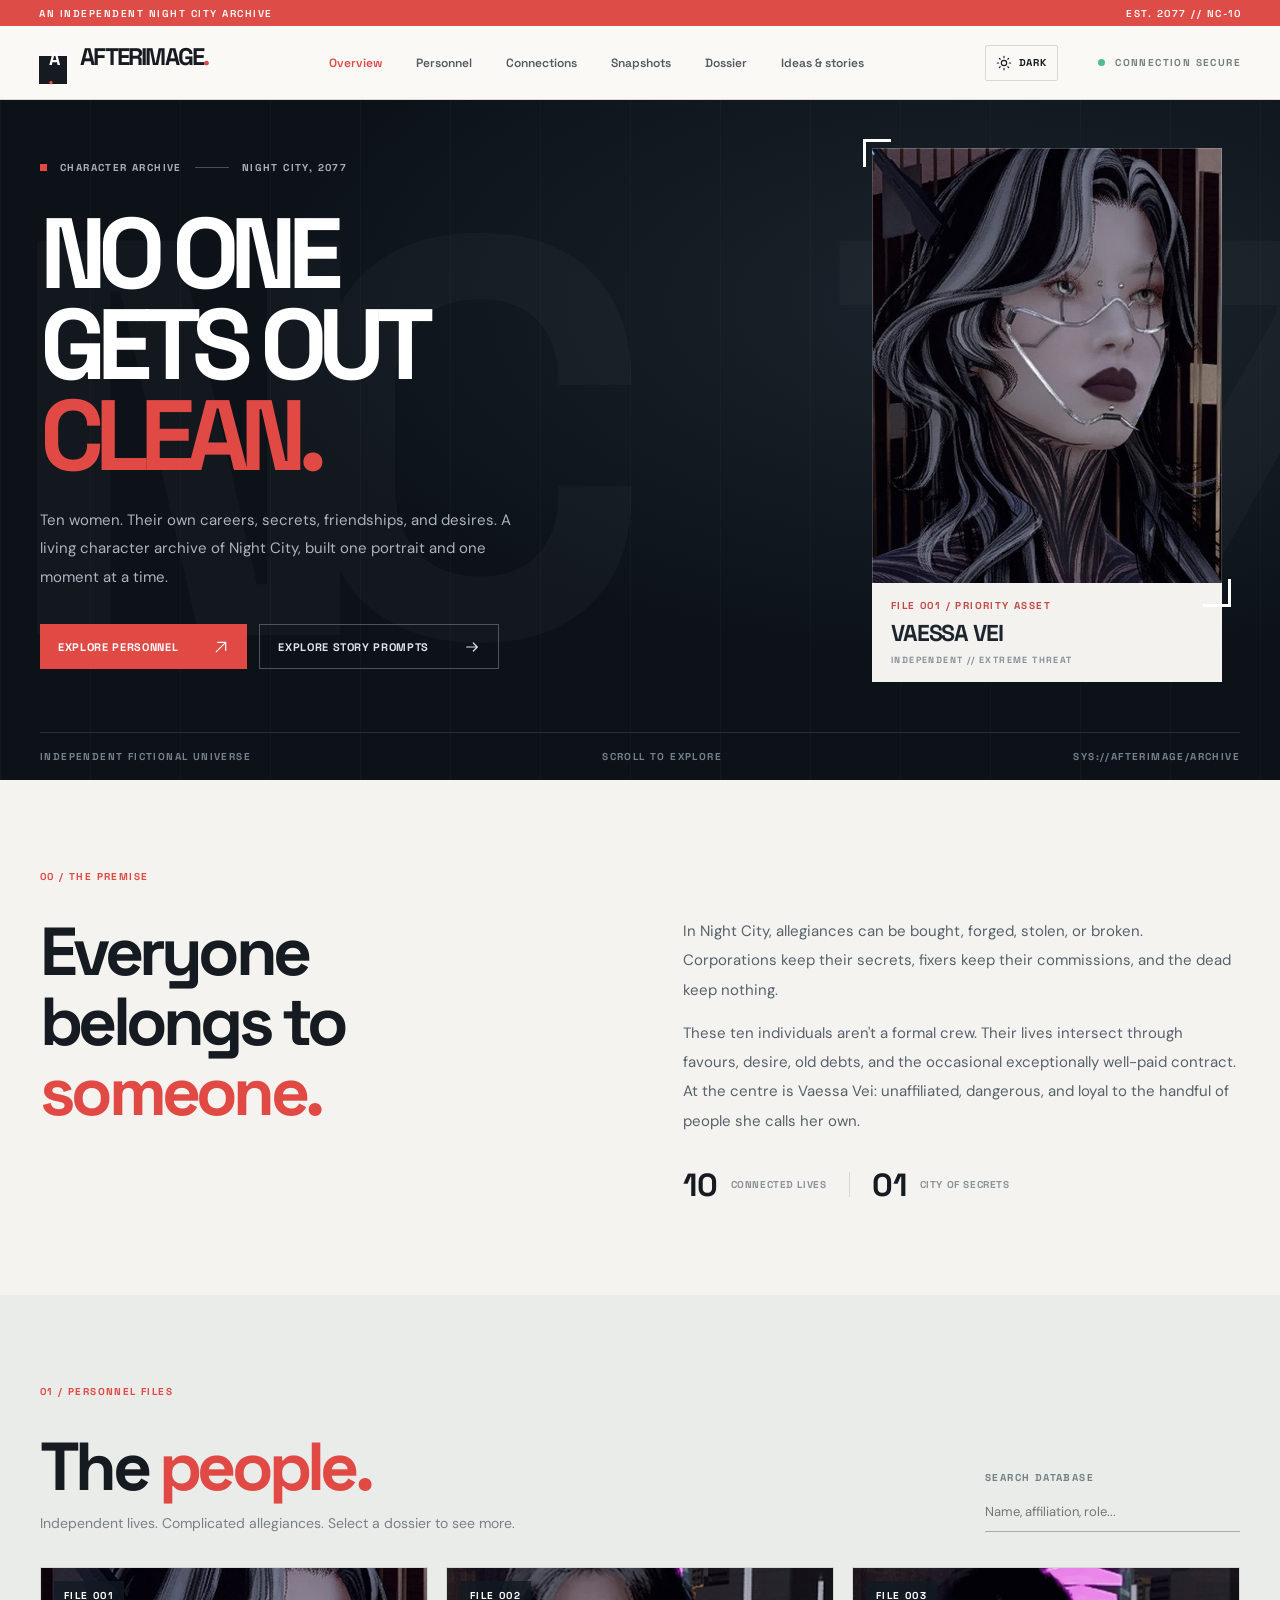
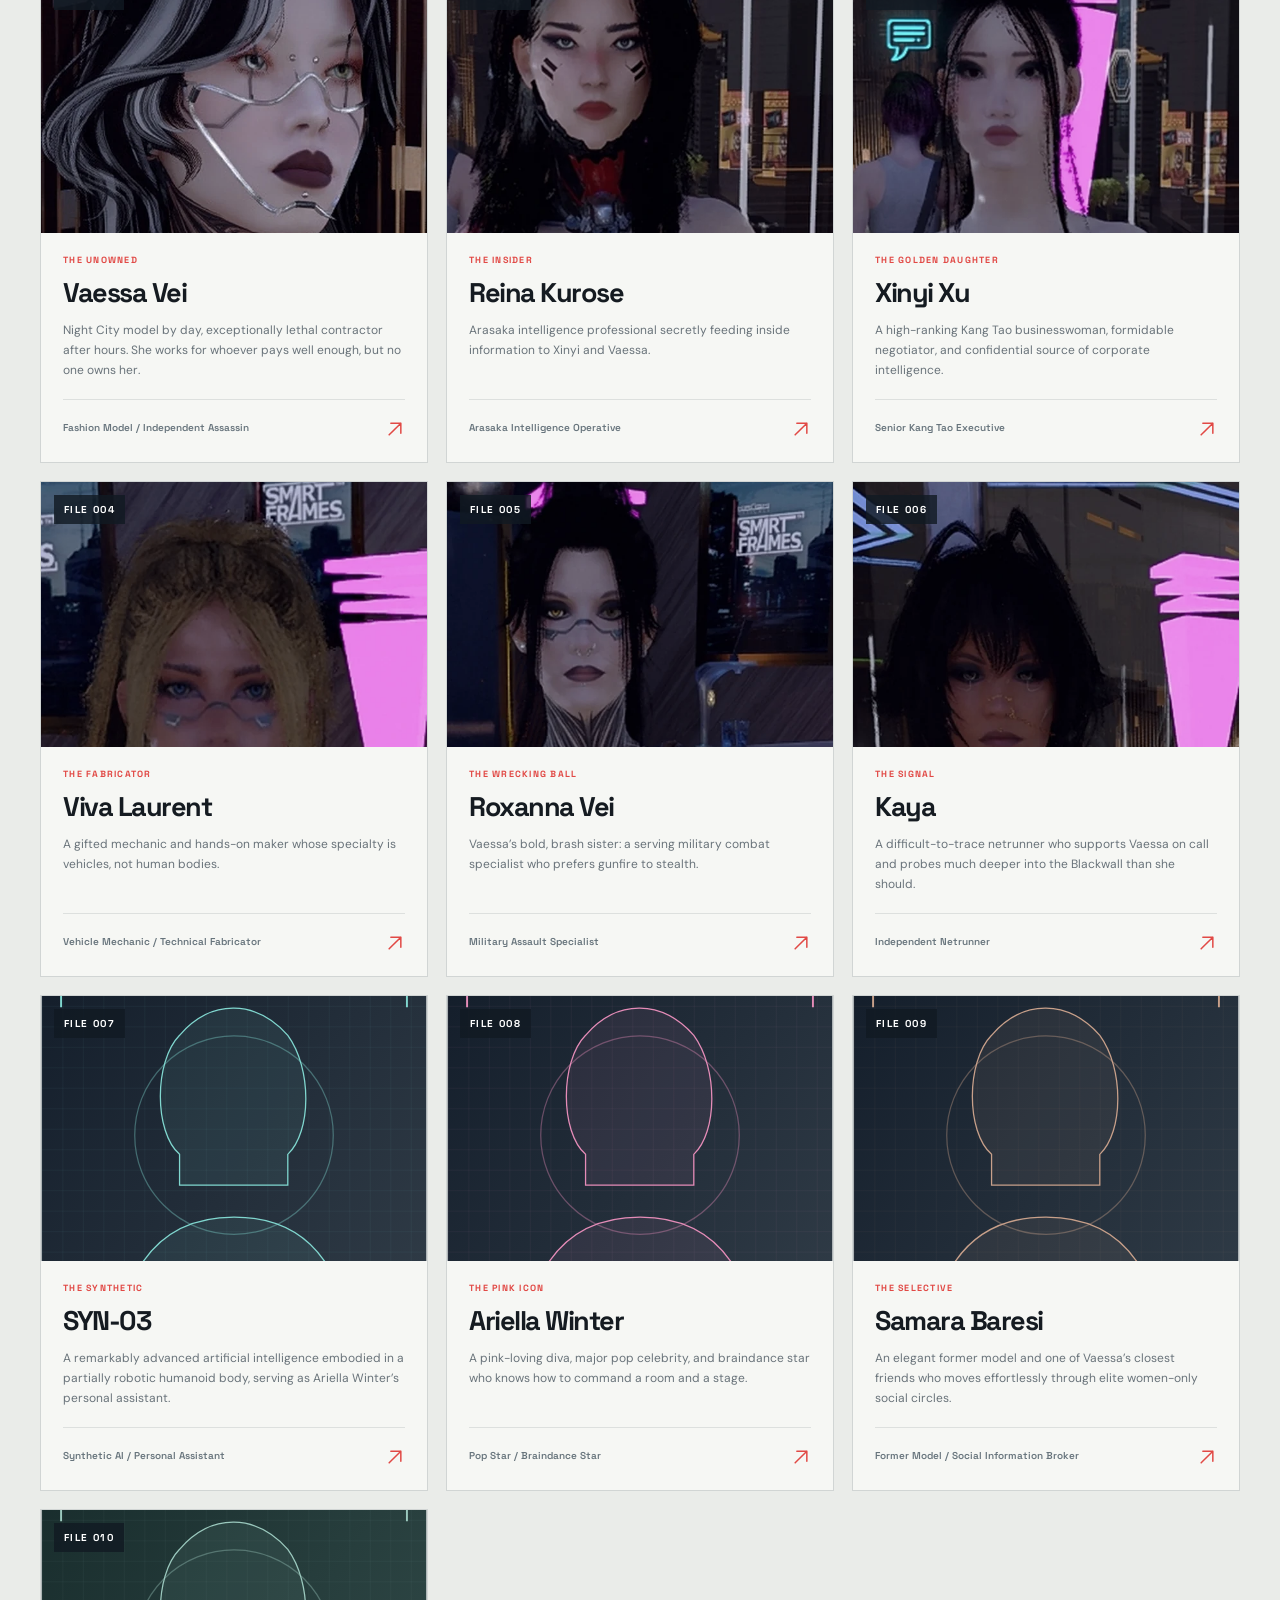
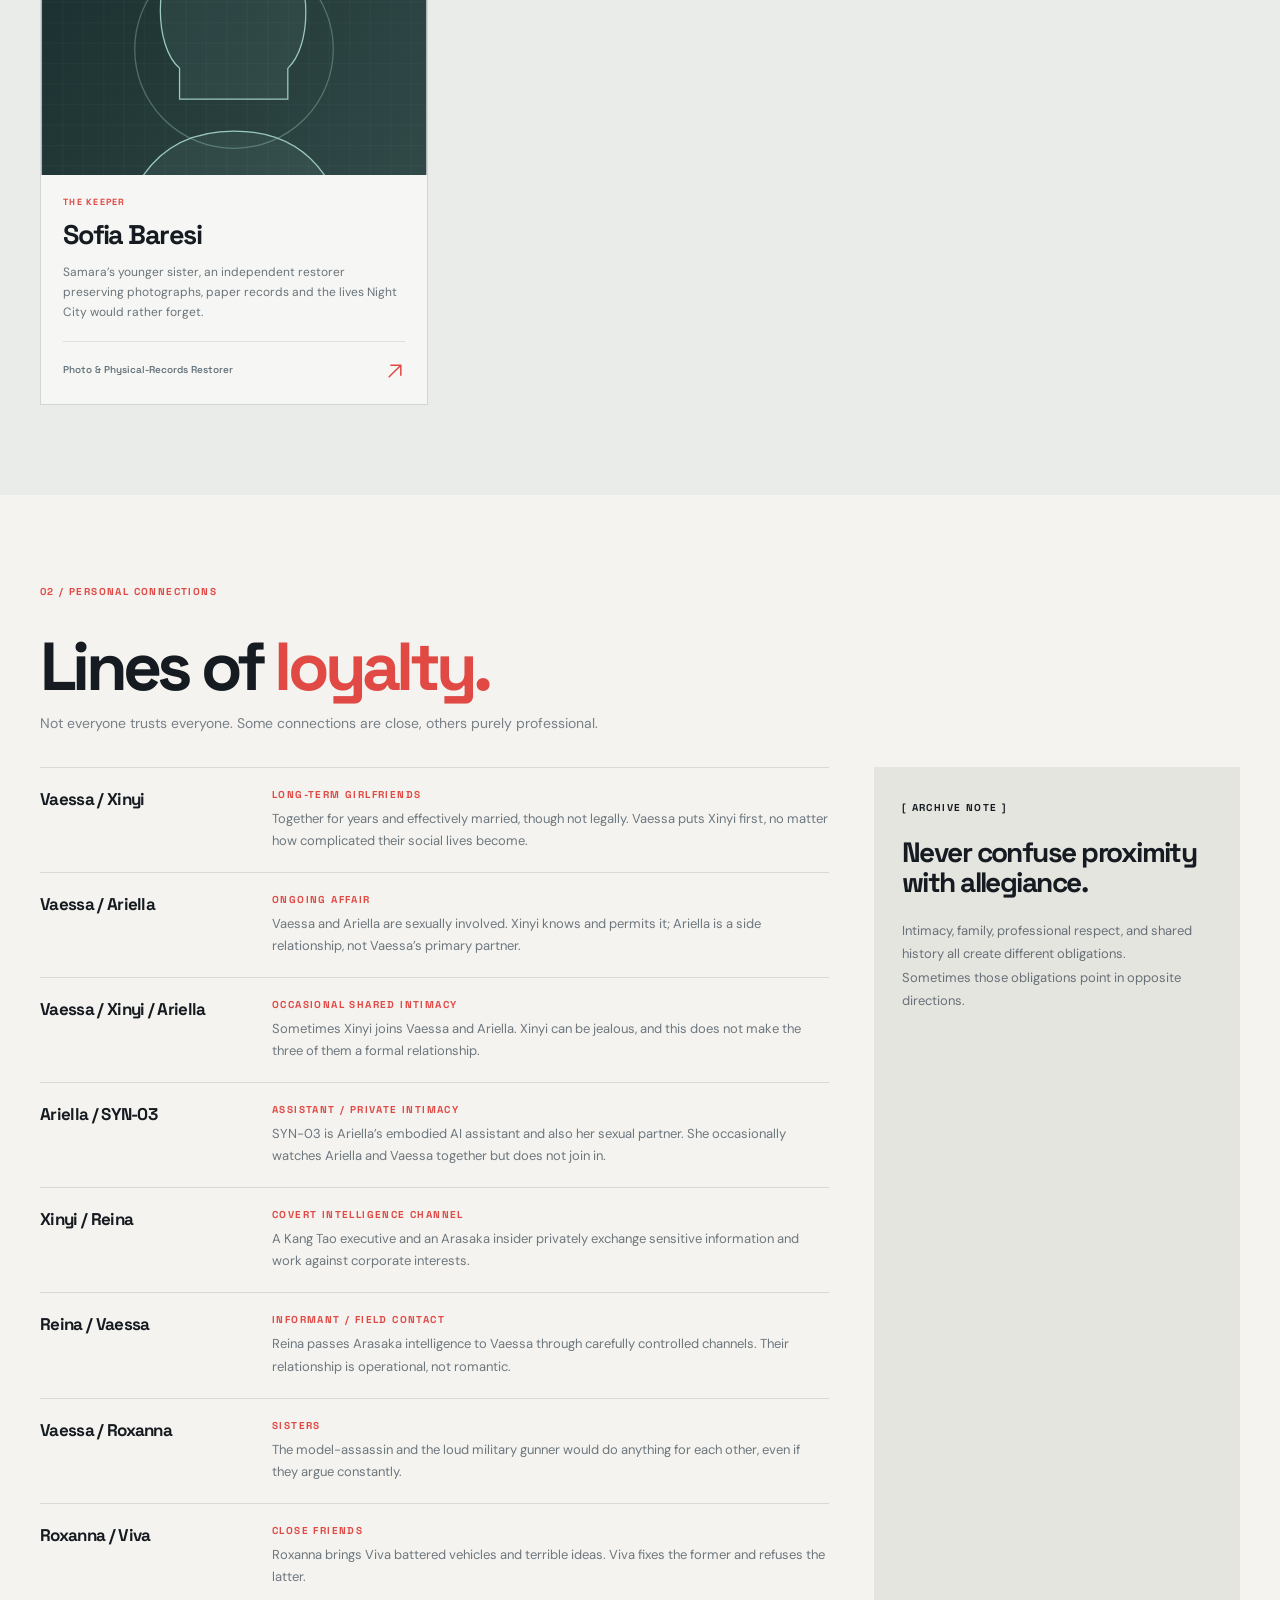
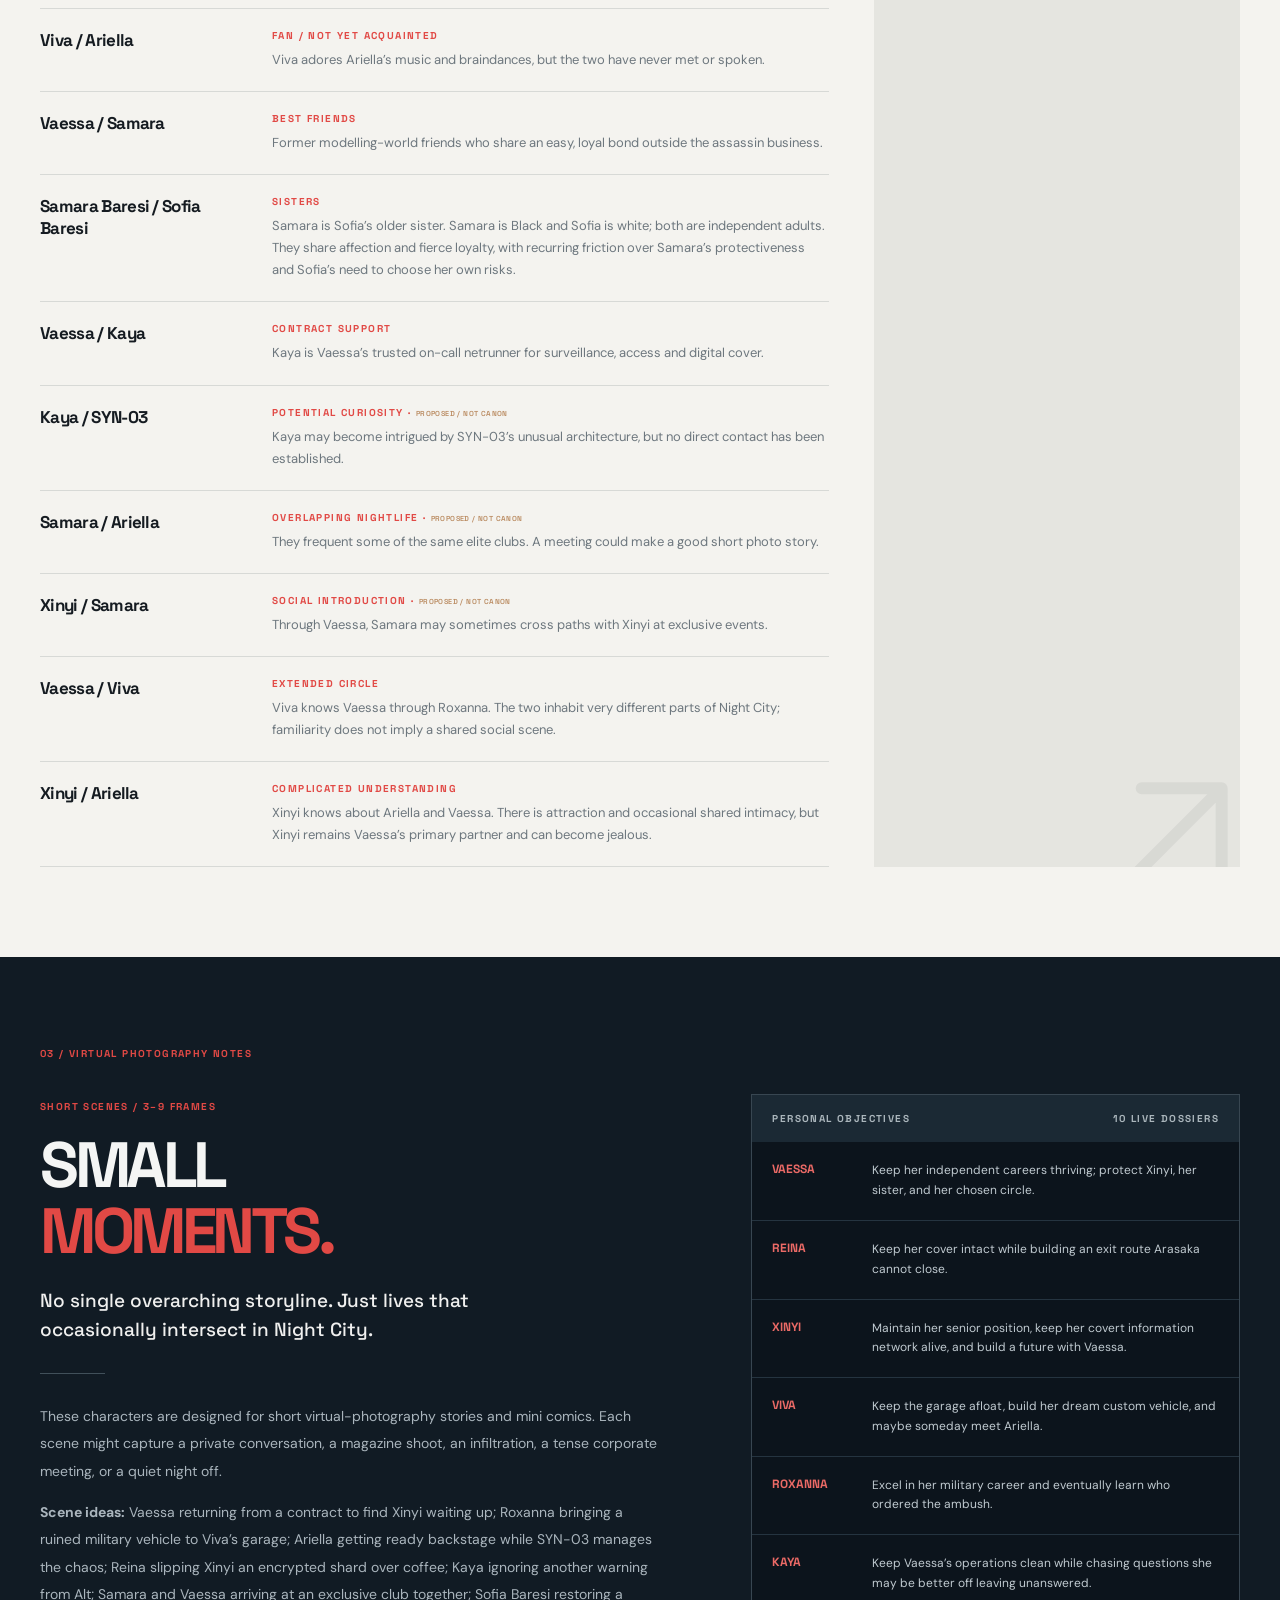
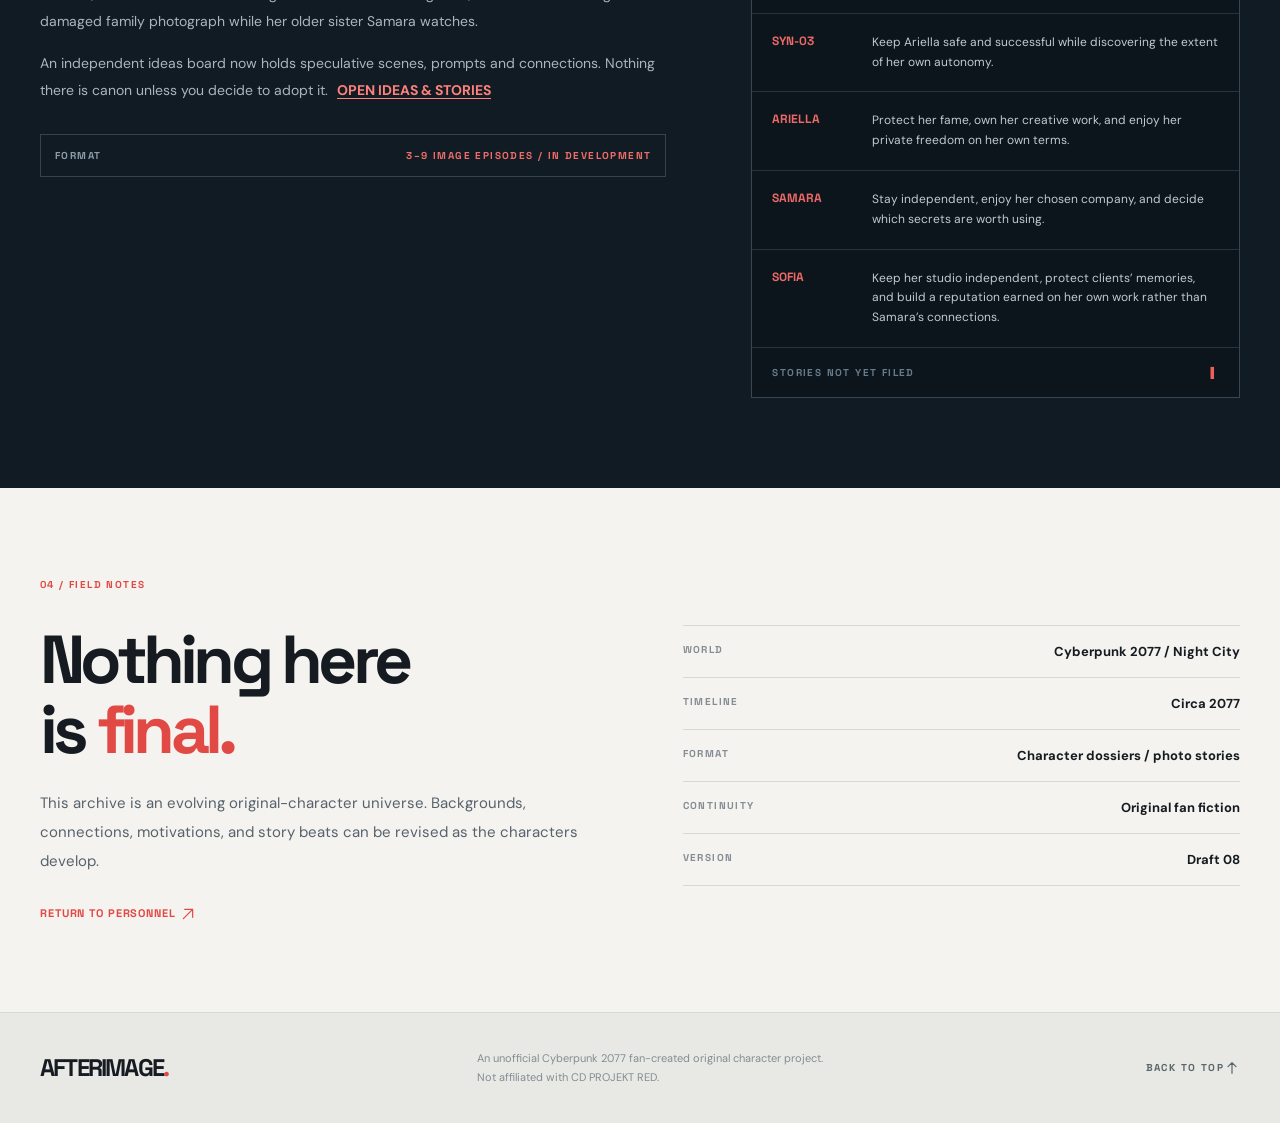
==== commit c02b229f: "Add files via upload" ====
--- a/index.html
+++ b/index.html
@@ -5,7 +5,7 @@
   <meta name="viewport" content="width=device-width,initial-scale=1">
   <meta name="theme-color" content="#f4f3ef">
   <script>try{document.documentElement.dataset.theme=localStorage.getItem("afterimage-theme")||"light"}catch(e){document.documentElement.dataset.theme="light"}</script>
-  <meta name="description" content="Afterimage — an original Cyberpunk 2077 character archive. Nine characters, their lives and connections in Night City.">
+  <meta name="description" content="Afterimage — an original Cyberpunk 2077 character archive. Ten characters, their lives and connections in Night City.">
   <title>AFTERIMAGE — Night City character archive</title>
   <link rel="preconnect" href="https://fonts.googleapis.com">
   <link rel="preconnect" href="https://fonts.gstatic.com" crossorigin>
@@ -17,7 +17,7 @@
 </head>
 <body>
   <a href="#main" class="skip-link">Skip to content</a>
-  <div class="topline"><span>AN INDEPENDENT NIGHT CITY ARCHIVE</span><span>EST. 2077 // NC-09</span></div>
+  <div class="topline"><span>AN INDEPENDENT NIGHT CITY ARCHIVE</span><span>EST. 2077 // NC-10</span></div>
   <header class="site-header" id="top">
     <a class="wordmark" href="#home" aria-label="Afterimage home"><span class="wordmark-icon">A<span>·</span></span> AFTERIMAGE<span class="wordmark-dot">.</span></a>
     <button class="nav-toggle" type="button" aria-label="Open navigation" aria-expanded="false">MENU <span aria-hidden="true">☰</span></button>
@@ -28,16 +28,16 @@
     <section class="hero" id="home">
       <div class="hero-background"><span>NC</span><span>77</span></div>
       <div class="hero-inner container">
-        <div class="hero-copy"><div class="eyebrow"><span class="mini-square"></span> CHARACTER ARCHIVE <span class="eyebrow-line"></span> NIGHT CITY, 2077</div><h1>NO ONE<br>GETS OUT<br><em>CLEAN.</em></h1><p>Nine women. Their own careers, secrets, friendships, and desires. A living character archive of Night City, built one portrait and one moment at a time.</p><div class="hero-actions"><a class="button button-primary" href="#characters">EXPLORE PERSONNEL <span><svg class="ui-arrow" viewBox="0 0 24 24" fill="none" aria-hidden="true"><path d="M5 19 19 5M7 5h12v12" stroke="currentColor" stroke-width="1.8" stroke-linecap="round" stroke-linejoin="round"/></svg></span></a><a class="button button-outline" href="ideas.html">EXPLORE STORY PROMPTS <span><svg class="ui-arrow" viewBox="0 0 24 24" fill="none" aria-hidden="true"><path d="M4 12h16m-6-6 6 6-6 6" stroke="currentColor" stroke-width="1.8" stroke-linecap="round" stroke-linejoin="round"/></svg></span></a></div></div>
+        <div class="hero-copy"><div class="eyebrow"><span class="mini-square"></span> CHARACTER ARCHIVE <span class="eyebrow-line"></span> NIGHT CITY, 2077</div><h1>NO ONE<br>GETS OUT<br><em>CLEAN.</em></h1><p>Ten women. Their own careers, secrets, friendships, and desires. A living character archive of Night City, built one portrait and one moment at a time.</p><div class="hero-actions"><a class="button button-primary" href="#characters">EXPLORE PERSONNEL <span><svg class="ui-arrow" viewBox="0 0 24 24" fill="none" aria-hidden="true"><path d="M5 19 19 5M7 5h12v12" stroke="currentColor" stroke-width="1.8" stroke-linecap="round" stroke-linejoin="round"/></svg></span></a><a class="button button-outline" href="ideas.html">EXPLORE STORY PROMPTS <span><svg class="ui-arrow" viewBox="0 0 24 24" fill="none" aria-hidden="true"><path d="M4 12h16m-6-6 6 6-6 6" stroke="currentColor" stroke-width="1.8" stroke-linecap="round" stroke-linejoin="round"/></svg></span></a></div></div>
         <div class="hero-feature"><div class="feature-photo"><img src="assets/characters/vaessa.webp" alt="Portrait of Vaessa Vei"></div><div class="feature-caption"><span>FILE 001 / PRIORITY ASSET</span><strong>VAESSA VEI</strong><small>INDEPENDENT // EXTREME THREAT</small></div><div class="feature-corner top-left"></div><div class="feature-corner bottom-right"></div></div>
       </div>
       <div class="hero-footer container"><span>INDEPENDENT FICTIONAL UNIVERSE</span><span>SCROLL TO EXPLORE</span><span>SYS://AFTERIMAGE/ARCHIVE</span></div>
     </section>
-    <section class="intro section container" aria-labelledby="intro-title"><div class="section-index">00 / THE PREMISE</div><div class="intro-grid"><h2 id="intro-title">Everyone<br>belongs to <span>someone.</span></h2><div><p>In Night City, allegiances can be bought, forged, stolen, or broken. Corporations keep their secrets, fixers keep their commissions, and the dead keep nothing.</p><p>These nine individuals aren't a formal crew. Their lives intersect through favours, desire, old debts, and the occasional exceptionally well-paid contract. At the centre is Vaessa Vei: unaffiliated, dangerous, and loyal to the handful of people she calls her own.</p><div class="inline-stat"><strong>09</strong><span>CONNECTED LIVES</span><i></i><strong>01</strong><span>CITY OF SECRETS</span></div></div></div></section>
+    <section class="intro section container" aria-labelledby="intro-title"><div class="section-index">00 / THE PREMISE</div><div class="intro-grid"><h2 id="intro-title">Everyone<br>belongs to <span>someone.</span></h2><div><p>In Night City, allegiances can be bought, forged, stolen, or broken. Corporations keep their secrets, fixers keep their commissions, and the dead keep nothing.</p><p>These ten individuals aren't a formal crew. Their lives intersect through favours, desire, old debts, and the occasional exceptionally well-paid contract. At the centre is Vaessa Vei: unaffiliated, dangerous, and loyal to the handful of people she calls her own.</p><div class="inline-stat"><strong>10</strong><span>CONNECTED LIVES</span><i></i><strong>01</strong><span>CITY OF SECRETS</span></div></div></div></section>
     <section class="characters section section-muted" id="characters" aria-labelledby="characters-title"><div class="container"><div class="section-index">01 / PERSONNEL FILES</div><div class="section-head"><div><h2 id="characters-title">The <span>people.</span></h2><p>Independent lives. Complicated allegiances. Select a dossier to see more.</p></div><div class="search-wrap"><label for="character-search">SEARCH DATABASE</label><input type="search" id="character-search" placeholder="Name, affiliation, role..." autocomplete="off"></div></div><div class="character-grid" id="character-grid"></div><div class="empty-message" id="empty-message" hidden>No matching personnel found.</div></div></section>
     <section class="connections section container" id="connections" aria-labelledby="connections-title"><div class="section-index">02 / PERSONAL CONNECTIONS</div><div class="section-head"><div><h2 id="connections-title">Lines of <span>loyalty.</span></h2><p>Not everyone trusts everyone. Some connections are close, others purely professional.</p></div></div><div class="connection-layout"><div class="connections-list" id="connections-list"></div><aside class="connections-note"><span class="mono-label">[ ARCHIVE NOTE ]</span><h3>Never confuse proximity with allegiance.</h3><p>Intimacy, family, professional respect, and shared history all create different obligations. Sometimes those obligations point in opposite directions.</p><span class="note-decoration"><svg class="ui-arrow" viewBox="0 0 24 24" fill="none" aria-hidden="true"><path d="M5 19 19 5M7 5h12v12" stroke="currentColor" stroke-width="1.8" stroke-linecap="round" stroke-linejoin="round"/></svg></span></aside></div></section>
-    <section class="story section section-dark" id="story" aria-labelledby="story-title"><div class="container"><div class="section-index">03 / VIRTUAL PHOTOGRAPHY NOTES</div><div class="story-grid"><div class="story-left"><span class="mono-label highlight">SHORT SCENES / 3–9 FRAMES</span><h2 id="story-title">SMALL<br><em>MOMENTS.</em></h2><p class="story-lede">No single overarching storyline. Just lives that occasionally intersect in Night City.</p><div class="story-rule"></div><p>These characters are designed for short virtual-photography stories and mini comics. Each scene might capture a private conversation, a magazine shoot, an infiltration, a tense corporate meeting, or a quiet night off.</p><p><strong>Scene ideas:</strong> Vaessa returning from a contract to find Xinyi waiting up; Roxana bringing a ruined military vehicle to Viva’s garage; Ariella getting ready backstage while SYN-03 manages the chaos; Reina slipping Xinyi an encrypted shard over coffee; Kaya ignoring another warning from Alt; Samara and Vaessa arriving at an exclusive club together.</p><p>An independent ideas board now holds speculative scenes, prompts and connections. Nothing there is canon unless you decide to adopt it. <a class="story-ideas-link" href="ideas.html">OPEN IDEAS &amp; STORIES</a></p><div class="story-status">FORMAT <span>3–9 IMAGE EPISODES / IN DEVELOPMENT</span></div></div><div class="story-right"><div class="terminal-head"><span>PERSONAL OBJECTIVES</span><span>09 LIVE DOSSIERS</span></div><div id="motivation-list"></div><div class="terminal-footer">STORIES NOT YET FILED<span>▌</span></div></div></div></div></section>
-    <section class="dossier section container" id="dossier"><div class="section-index">04 / FIELD NOTES</div><div class="dossier-grid"><div><h2>Nothing here<br>is <span>final.</span></h2><p>This archive is an evolving original-character universe. Backgrounds, connections, motivations, and story beats can be revised as the characters develop.</p><a href="#characters" class="text-link">RETURN TO PERSONNEL <svg class="ui-arrow" viewBox="0 0 24 24" fill="none" aria-hidden="true"><path d="M5 19 19 5M7 5h12v12" stroke="currentColor" stroke-width="1.8" stroke-linecap="round" stroke-linejoin="round"/></svg></a></div><div class="facts-panel"><div><span>WORLD</span><strong>Cyberpunk 2077 / Night City</strong></div><div><span>TIMELINE</span><strong>Circa 2077</strong></div><div><span>FORMAT</span><strong>Character dossiers / photo stories</strong></div><div><span>CONTINUITY</span><strong>Original fan fiction</strong></div><div><span>VERSION</span><strong>Draft 05</strong></div></div></div></section>
+    <section class="story section section-dark" id="story" aria-labelledby="story-title"><div class="container"><div class="section-index">03 / VIRTUAL PHOTOGRAPHY NOTES</div><div class="story-grid"><div class="story-left"><span class="mono-label highlight">SHORT SCENES / 3–9 FRAMES</span><h2 id="story-title">SMALL<br><em>MOMENTS.</em></h2><p class="story-lede">No single overarching storyline. Just lives that occasionally intersect in Night City.</p><div class="story-rule"></div><p>These characters are designed for short virtual-photography stories and mini comics. Each scene might capture a private conversation, a magazine shoot, an infiltration, a tense corporate meeting, or a quiet night off.</p><p><strong>Scene ideas:</strong> Vaessa returning from a contract to find Xinyi waiting up; Roxanna bringing a ruined military vehicle to Viva’s garage; Ariella getting ready backstage while SYN-03 manages the chaos; Reina slipping Xinyi an encrypted shard over coffee; Kaya ignoring another warning from Alt; Samara and Vaessa arriving at an exclusive club together; Sofia Baresi restoring a damaged family photograph while her older sister Samara watches.</p><p>An independent ideas board now holds speculative scenes, prompts and connections. Nothing there is canon unless you decide to adopt it. <a class="story-ideas-link" href="ideas.html">OPEN IDEAS &amp; STORIES</a></p><div class="story-status">FORMAT <span>3–9 IMAGE EPISODES / IN DEVELOPMENT</span></div></div><div class="story-right"><div class="terminal-head"><span>PERSONAL OBJECTIVES</span><span>10 LIVE DOSSIERS</span></div><div id="motivation-list"></div><div class="terminal-footer">STORIES NOT YET FILED<span>▌</span></div></div></div></div></section>
+    <section class="dossier section container" id="dossier"><div class="section-index">04 / FIELD NOTES</div><div class="dossier-grid"><div><h2>Nothing here<br>is <span>final.</span></h2><p>This archive is an evolving original-character universe. Backgrounds, connections, motivations, and story beats can be revised as the characters develop.</p><a href="#characters" class="text-link">RETURN TO PERSONNEL <svg class="ui-arrow" viewBox="0 0 24 24" fill="none" aria-hidden="true"><path d="M5 19 19 5M7 5h12v12" stroke="currentColor" stroke-width="1.8" stroke-linecap="round" stroke-linejoin="round"/></svg></a></div><div class="facts-panel"><div><span>WORLD</span><strong>Cyberpunk 2077 / Night City</strong></div><div><span>TIMELINE</span><strong>Circa 2077</strong></div><div><span>FORMAT</span><strong>Character dossiers / photo stories</strong></div><div><span>CONTINUITY</span><strong>Original fan fiction</strong></div><div><span>VERSION</span><strong>Draft 08</strong></div></div></div></section>
   </main>
   <footer class="site-footer"><div class="container footer-inner"><a class="wordmark" href="#top">AFTERIMAGE<span class="wordmark-dot">.</span></a><p>An unofficial Cyberpunk 2077 fan-created original character project. Not affiliated with CD PROJEKT RED.</p><a href="#top" class="back-top">BACK TO TOP <svg class="ui-arrow" viewBox="0 0 24 24" fill="none" aria-hidden="true"><path d="M12 20V4m-6 6 6-6 6 6" stroke="currentColor" stroke-width="1.8" stroke-linecap="round" stroke-linejoin="round"/></svg></a></div></footer>
   <dialog id="profile-dialog" class="profile-dialog" aria-label="Character dossier"><div id="profile-content"></div></dialog>
--- a/css/styles.css
+++ b/css/styles.css
@@ -38,3 +38,47 @@
 @media(max-width:1100px){.site-header{gap:18px}.main-nav{gap:17px}.header-status{display:none}}
 @media(max-width:760px){.site-header{gap:10px}.theme-toggle{margin-left:auto;padding:9px}.theme-label{display:none}.nav-toggle{margin-left:0}.main-nav{z-index:30}.ideas-nav{margin:0}.ideas-grid{grid-template-columns:repeat(2,minmax(0,1fr))}.ideas-heading-row,.ideas-end{flex-direction:column;align-items:start}.ideas-stamp{align-self:start}.ideas-heading{padding:65px 0}.ideas-filters{width:100%}:root[data-theme="dark"] .main-nav{background:#17222b}:root[data-theme="dark"] .main-nav a{border-color:#33414c}}
 @media(max-width:540px){.ideas-grid{grid-template-columns:1fr}.idea-card p{min-height:0}.ideas-heading h1{font-size:57px}.ideas-stamp{display:none}}
+
+/* =========================== V6 THEME REPAIR =========================== */
+/* Non-hardcoded colours to ensure theme affects page, not just the header. */
+:root{--surface-soft:#eaece9;--surface-muted:#eaece9;--field-bg:#f8f8f5;--copy:#53606b;--card-line:#ccd1d0;--button-ink:#151b21;--story-surface:#e9eae6}
+:root[data-theme="dark"]{--surface-soft:#1a2730;--surface-muted:#111b24;--field-bg:#17222b;--copy:#b5c3cc;--card-line:#43535f;--button-ink:#edf2f5;--story-surface:#23313b}
+:root[data-theme="dark"] .section-muted{background:var(--surface-muted)}
+:root[data-theme="dark"] .main-nav{background:var(--paper)}
+:root[data-theme="dark"] .intro-grid p,:root[data-theme="dark"] .dossier-grid p,:root[data-theme="dark"] .story-grid p,:root[data-theme="dark"] .story-card p,:root[data-theme="dark"] .profile-main p{color:var(--copy)}
+:root[data-theme="dark"] .profile-fact{background:var(--story-surface)}
+:root[data-theme="dark"] .profile-pill{border-color:var(--card-line)}
+:root[data-theme="dark"] .profile-close{background:var(--paper);color:var(--ink)}
+:root[data-theme="dark"] .search-wrap input{background:var(--paper);color:var(--ink)}
+:root[data-theme="dark"] .profile-main{background:var(--paper)}
+:root[data-theme="dark"] .connection-row{border-color:var(--line)}
+:root[data-theme="dark"] .section-index,:root[data-theme="dark"] .mono-label{color:var(--red)}
+:root[data-theme="dark"] .story-grid .story-notes,:root[data-theme="dark"] .facts-panel{color:var(--ink)}
+/* ===================== V6 CREATIVE NOTEBOOK ===================== */
+.board-hero{background:var(--paper);border-bottom:1px solid var(--line)}
+.board-hero-inner{display:grid;grid-template-columns:minmax(0,1fr) 215px;align-items:end;gap:8vw;padding:88px 0 82px}
+.board-overline{display:flex;align-items:center;gap:10px;color:var(--red);font:700 10px var(--display);letter-spacing:.18em;margin:0 0 21px}
+.red-square{background:var(--red);width:7px;height:7px;display:inline-block}
+.board-hero h1{font:700 clamp(58px,8.6vw,124px)/.99 var(--display);letter-spacing:-.085em;margin:0 0 25px}
+.board-hero h1 span{color:var(--red)}
+.board-deck{font-size:15px;line-height:1.85;color:var(--muted);max-width:580px;margin:0 0 30px}
+.board-back{display:inline-flex;align-items:center;gap:9px;font:700 10px var(--display);letter-spacing:.11em;border-bottom:1px solid var(--line);padding-bottom:8px}
+.board-back svg{width:18px;height:18px}.board-back:hover{color:var(--red)}
+.board-counter{border-left:1px solid var(--line);padding:4px 0 0 25px}.board-counter>span,.board-counter small{font:700 10px var(--display);letter-spacing:.16em;color:var(--muted)}
+.board-counter strong{display:block;font:700 94px/.97 var(--display);letter-spacing:-.09em;margin:10px 0;color:var(--ink)}
+.board-counter small{color:var(--red)}.board-counter-rule{height:1px;background:var(--line);margin:25px 0 17px}.board-counter p{font:600 9px/1.9 var(--display);letter-spacing:.12em;color:var(--muted)}
+.board-section{padding-top:68px;padding-bottom:110px}.board-toolbar{display:flex;align-items:end;justify-content:space-between;gap:30px;margin-bottom:40px}
+.board-toolbar .board-overline{margin:0 0 12px}.board-toolbar h2{font:700 clamp(32px,4vw,50px)/1.1 var(--display);letter-spacing:-.07em;margin:0 0 12px}.accent-period{color:var(--red)}
+.board-subtitle{color:var(--muted);font-size:13px;line-height:1.6;margin:0}
+.board-tabs{display:flex;flex-wrap:wrap;gap:6px;max-width:100%;border-bottom:1px solid var(--line);padding-bottom:0}
+.board-tabs button{display:flex;gap:9px;align-items:center;background:transparent;border:0;border-bottom:2px solid transparent;color:var(--muted);padding:13px 12px;font:600 12px var(--display);white-space:nowrap;transition:color .15s,border-color .15s}
+.board-tabs button span{font:600 10px var(--display);color:var(--muted)}.board-tabs button.active{color:var(--ink);border-bottom-color:var(--red)}.board-tabs button.active span{color:var(--red)}.board-tabs button:hover{color:var(--red)}
+.board-columns-heading{display:grid;grid-template-columns:minmax(0,1fr) 160px 110px 32px;gap:20px;padding:0 22px 15px;color:var(--muted);font:700 9px var(--display);letter-spacing:.14em}
+.board-list{border-top:1px solid var(--ink)}.board-item{border-bottom:1px solid var(--line);background:transparent;transition:background .2s}.board-item:hover{background:var(--paper)}.board-item[open]{background:var(--paper)}
+.board-item summary{display:grid;grid-template-columns:42px minmax(0,1fr) 160px 110px 32px;gap:20px;align-items:center;padding:26px 22px 27px;list-style:none;cursor:pointer}.board-item summary::-webkit-details-marker{display:none}
+.board-item-number{color:var(--red);font:700 12px var(--display)}.board-item-body{display:flex;flex-direction:column;gap:10px;min-width:0}.board-item-kind{color:var(--red);font:700 9px var(--display);letter-spacing:.15em}.board-item-body strong{font:700 clamp(21px,2.7vw,30px)/1.1 var(--display);letter-spacing:-.055em}.board-item-pitch{display:block;max-width:650px;color:var(--muted);font-size:12px;line-height:1.75}.board-item-cast,.board-item-frames{align-self:start;margin-top:28px;font:600 11px/1.7 var(--display);color:var(--muted)}
+.board-item-action{display:grid;place-items:center;width:31px;height:31px;border:1px solid var(--line);border-radius:50%;color:var(--ink)}.board-item-action svg{width:15px;height:15px;transition:transform .2s}.board-item[open] .board-item-action{background:var(--red);border-color:var(--red);color:white}.board-item[open] .board-item-action svg{transform:rotate(45deg)}
+.board-item-detail{display:grid;grid-template-columns:180px minmax(0,1fr);gap:28px;border-top:1px dashed var(--line);padding:27px 70px 32px 84px}.board-detail-kicker{font:700 10px var(--display);letter-spacing:.12em;color:var(--red)}.board-item-detail p{color:var(--muted);font-size:12px;line-height:1.6}.board-item-detail ol{margin:0;padding:0;list-style:none;counter-reset:shot;display:grid;grid-template-columns:repeat(2,minmax(0,1fr));gap:12px 28px}.board-item-detail li{counter-increment:shot;position:relative;padding-left:35px;color:var(--ink);font-size:12px;line-height:1.7}.board-item-detail li:before{content:counter(shot,decimal-leading-zero);position:absolute;left:0;top:0;color:var(--red);font:700 10px/2 var(--display)}
+.board-bottom{display:flex;justify-content:space-between;gap:20px;padding-top:32px;color:var(--muted);font:700 10px var(--display);letter-spacing:.12em}.board-bottom a{display:flex;align-items:center;gap:8px;color:var(--ink)}.board-bottom a:hover{color:var(--red)}
+@media(max-width:980px){.board-toolbar{flex-direction:column;align-items:stretch}.board-hero-inner{grid-template-columns:minmax(0,1fr) 150px;gap:25px}.board-counter strong{font-size:70px}.board-item summary{grid-template-columns:35px minmax(0,1fr) 115px 30px;gap:14px}.board-columns-heading{grid-template-columns:minmax(0,1fr) 115px 30px}.board-columns-heading span:nth-child(3){display:none}.board-item-frames{display:none}.board-item-detail{padding-left:70px;grid-template-columns:140px 1fr}}
+@media(max-width:660px){.board-hero-inner{display:block;padding:60px 0}.board-counter{display:none}.board-hero h1{font-size:clamp(55px,12vw,76px)}.board-section{padding-top:45px}.board-tabs{gap:2px}.board-tabs button{font-size:11px;padding:12px 8px}.board-columns-heading{display:none}.board-item summary{grid-template-columns:27px minmax(0,1fr) 27px;gap:11px;padding:22px 6px}.board-item-cast,.board-item-frames{display:none}.board-item-body strong{font-size:23px}.board-item-detail{display:block;padding:23px 16px 28px 42px}.board-item-detail ol{grid-template-columns:1fr;margin-top:15px}.board-bottom{flex-wrap:wrap;font-size:9px}.board-hero h1{letter-spacing:-.07em}}
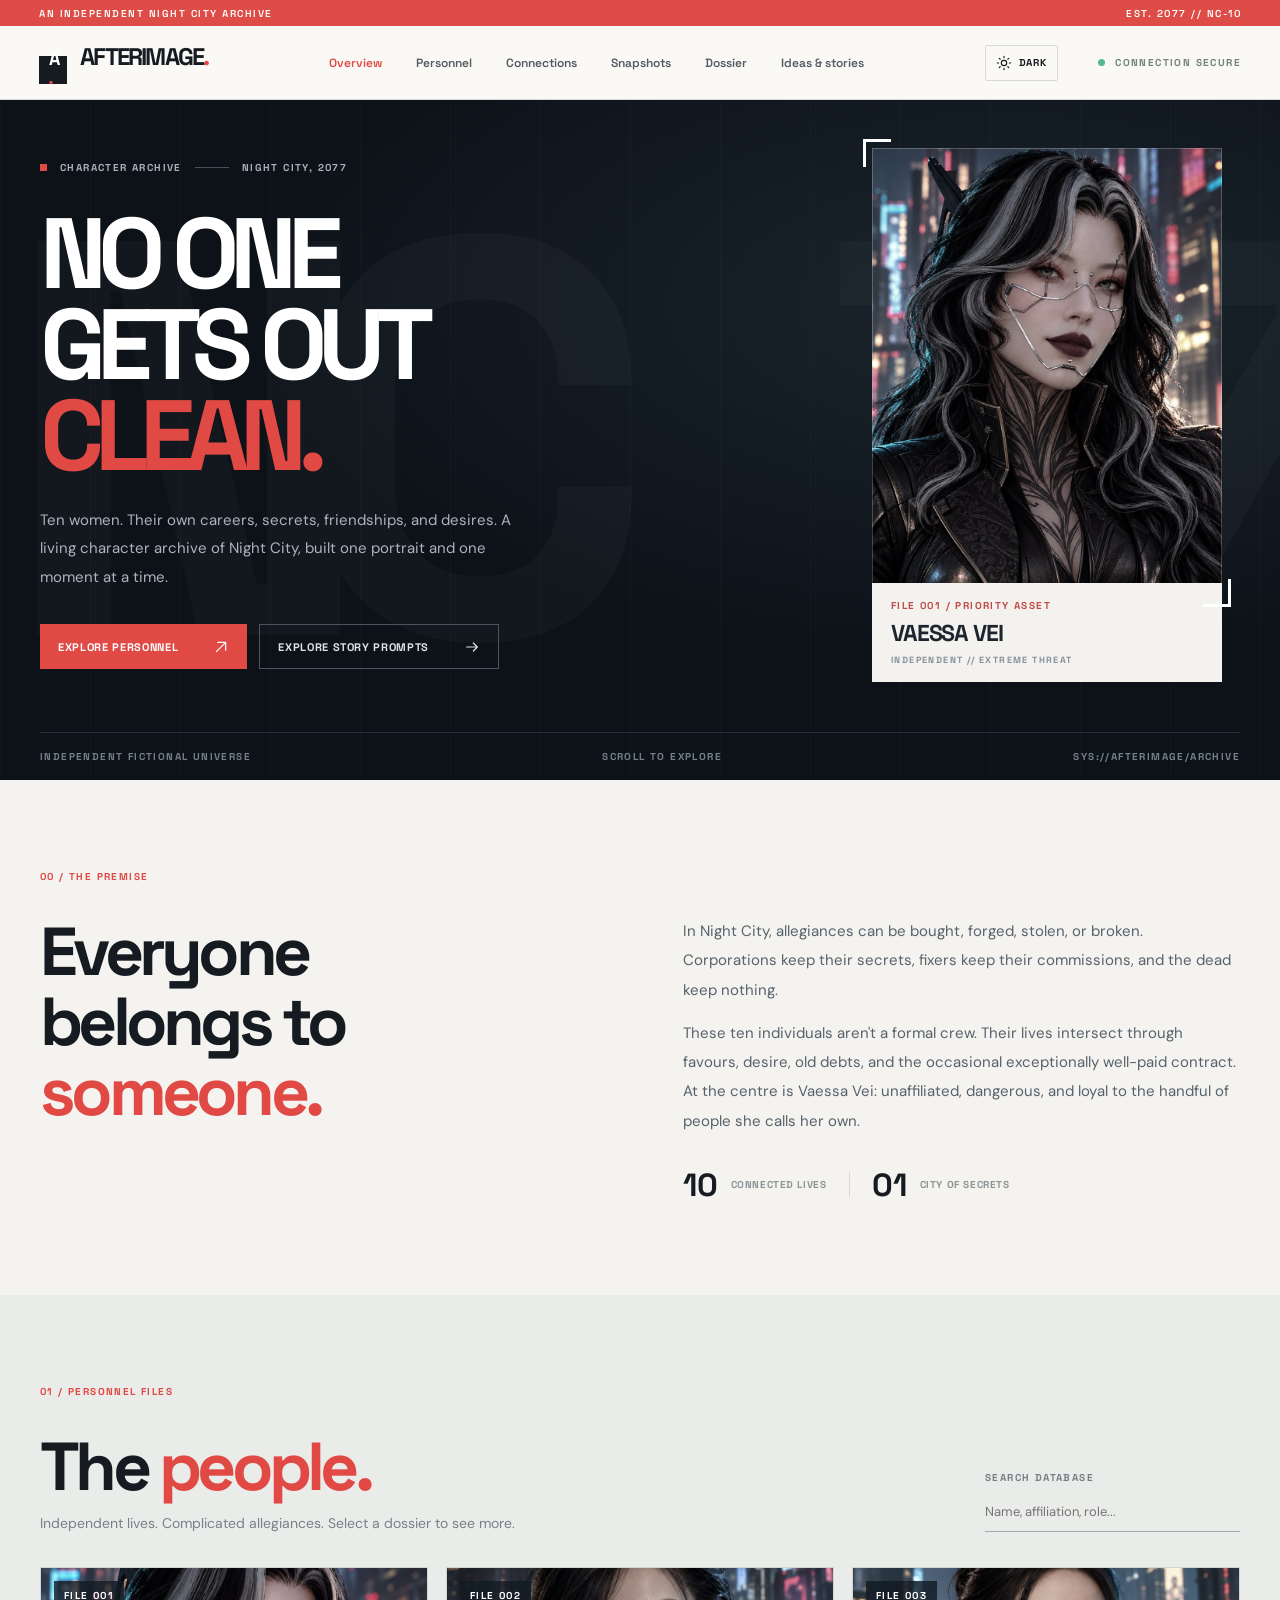
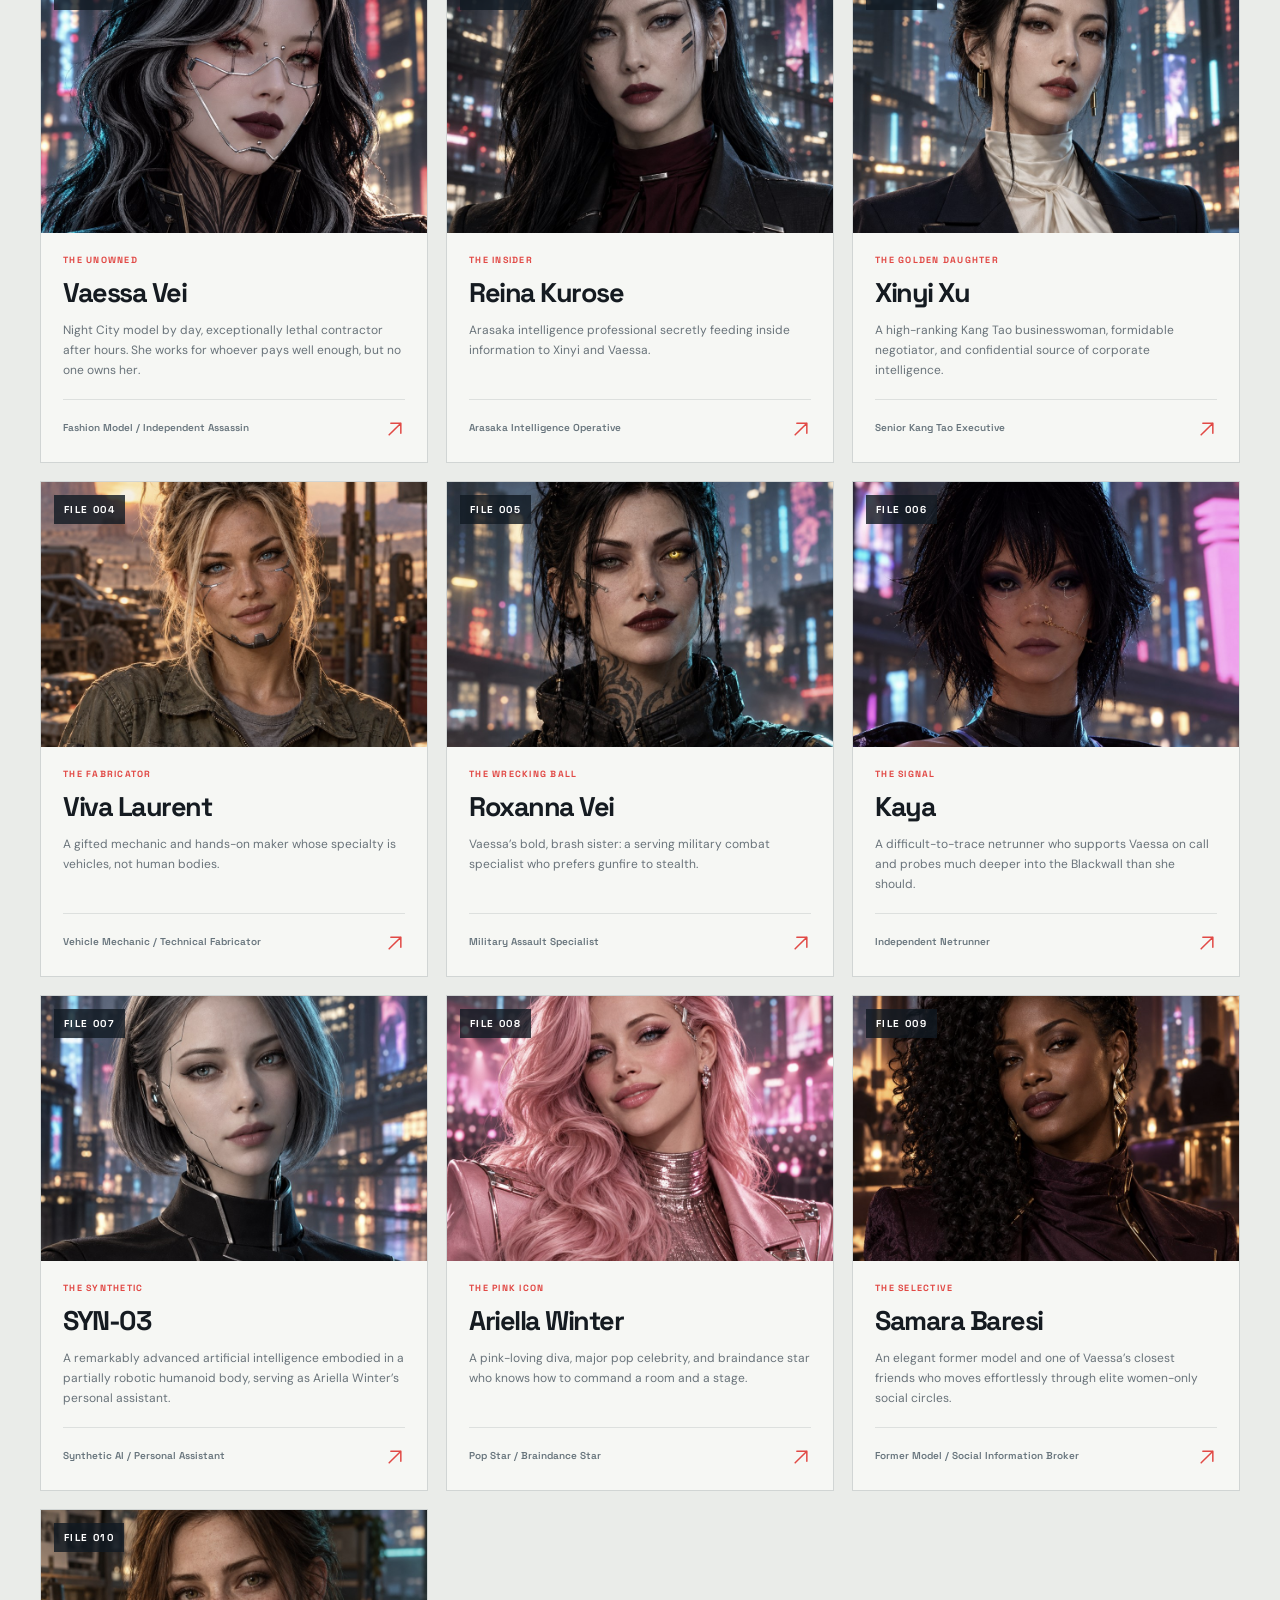
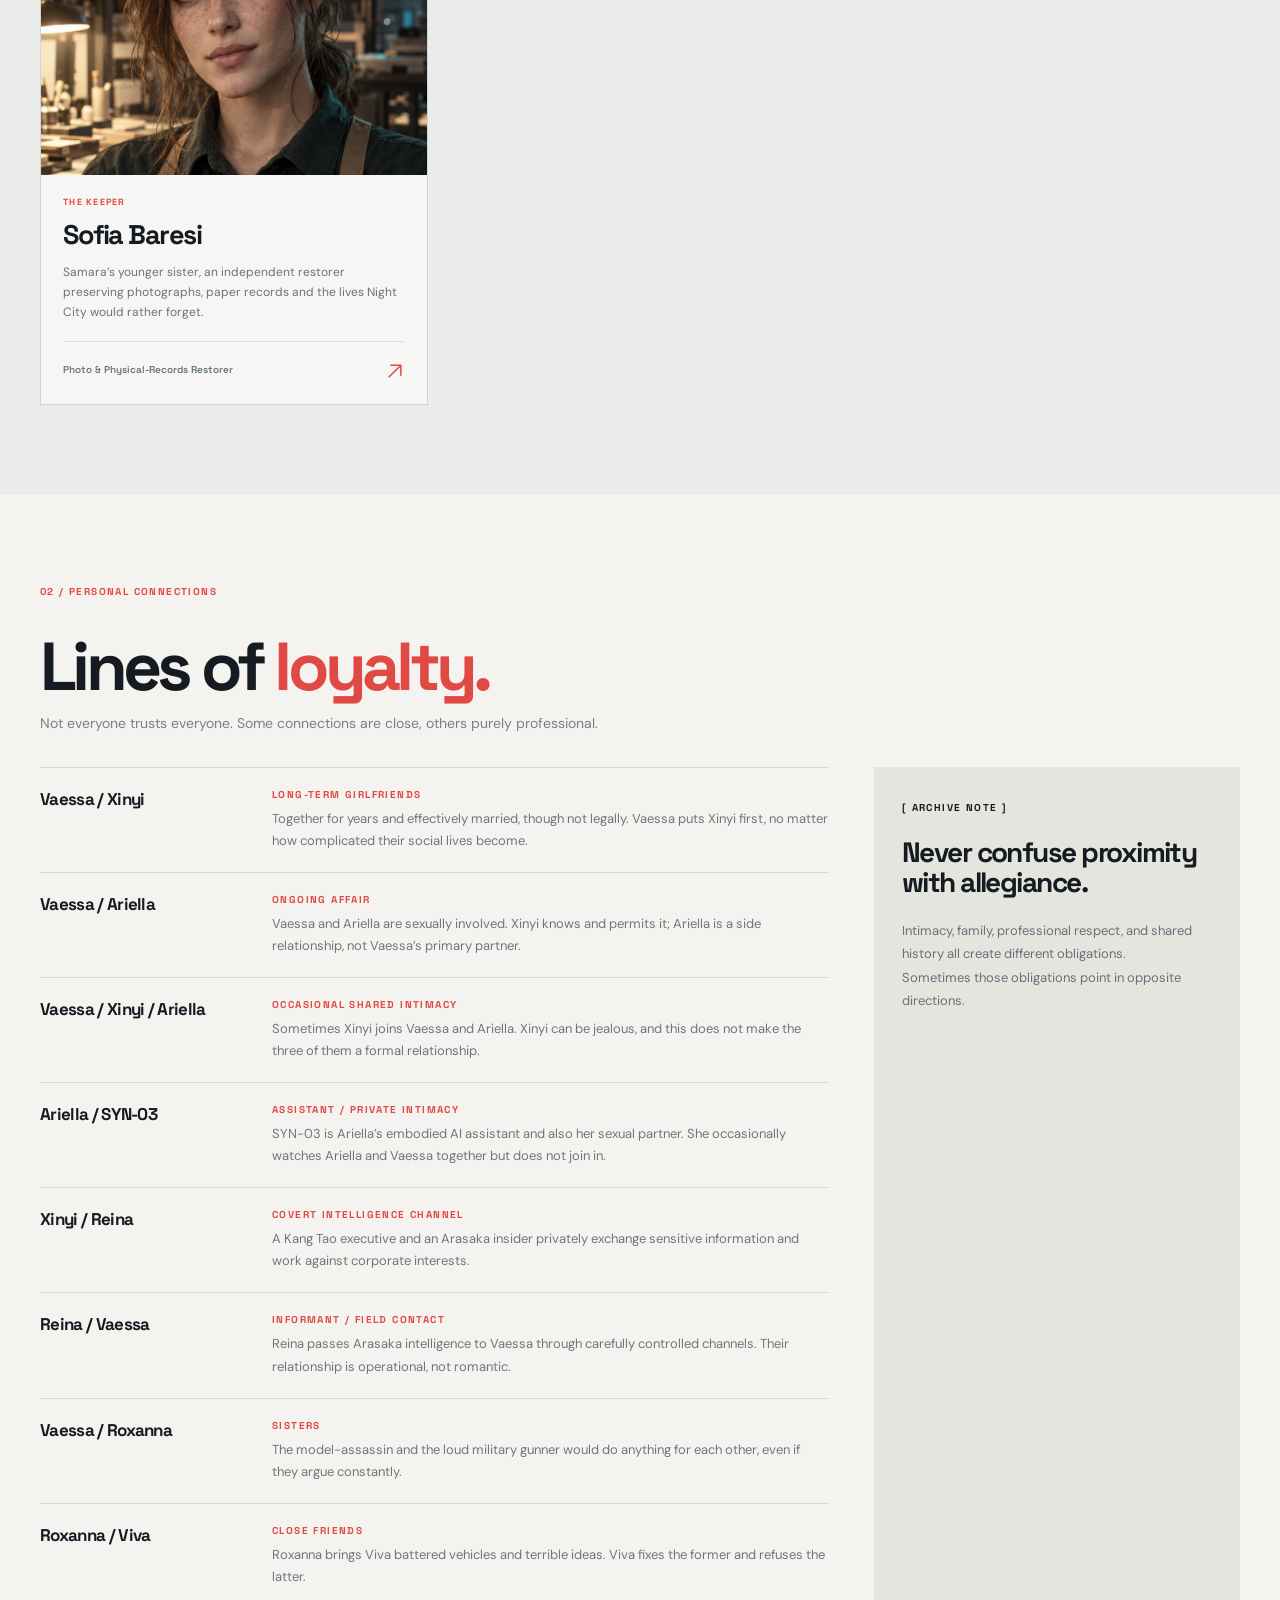
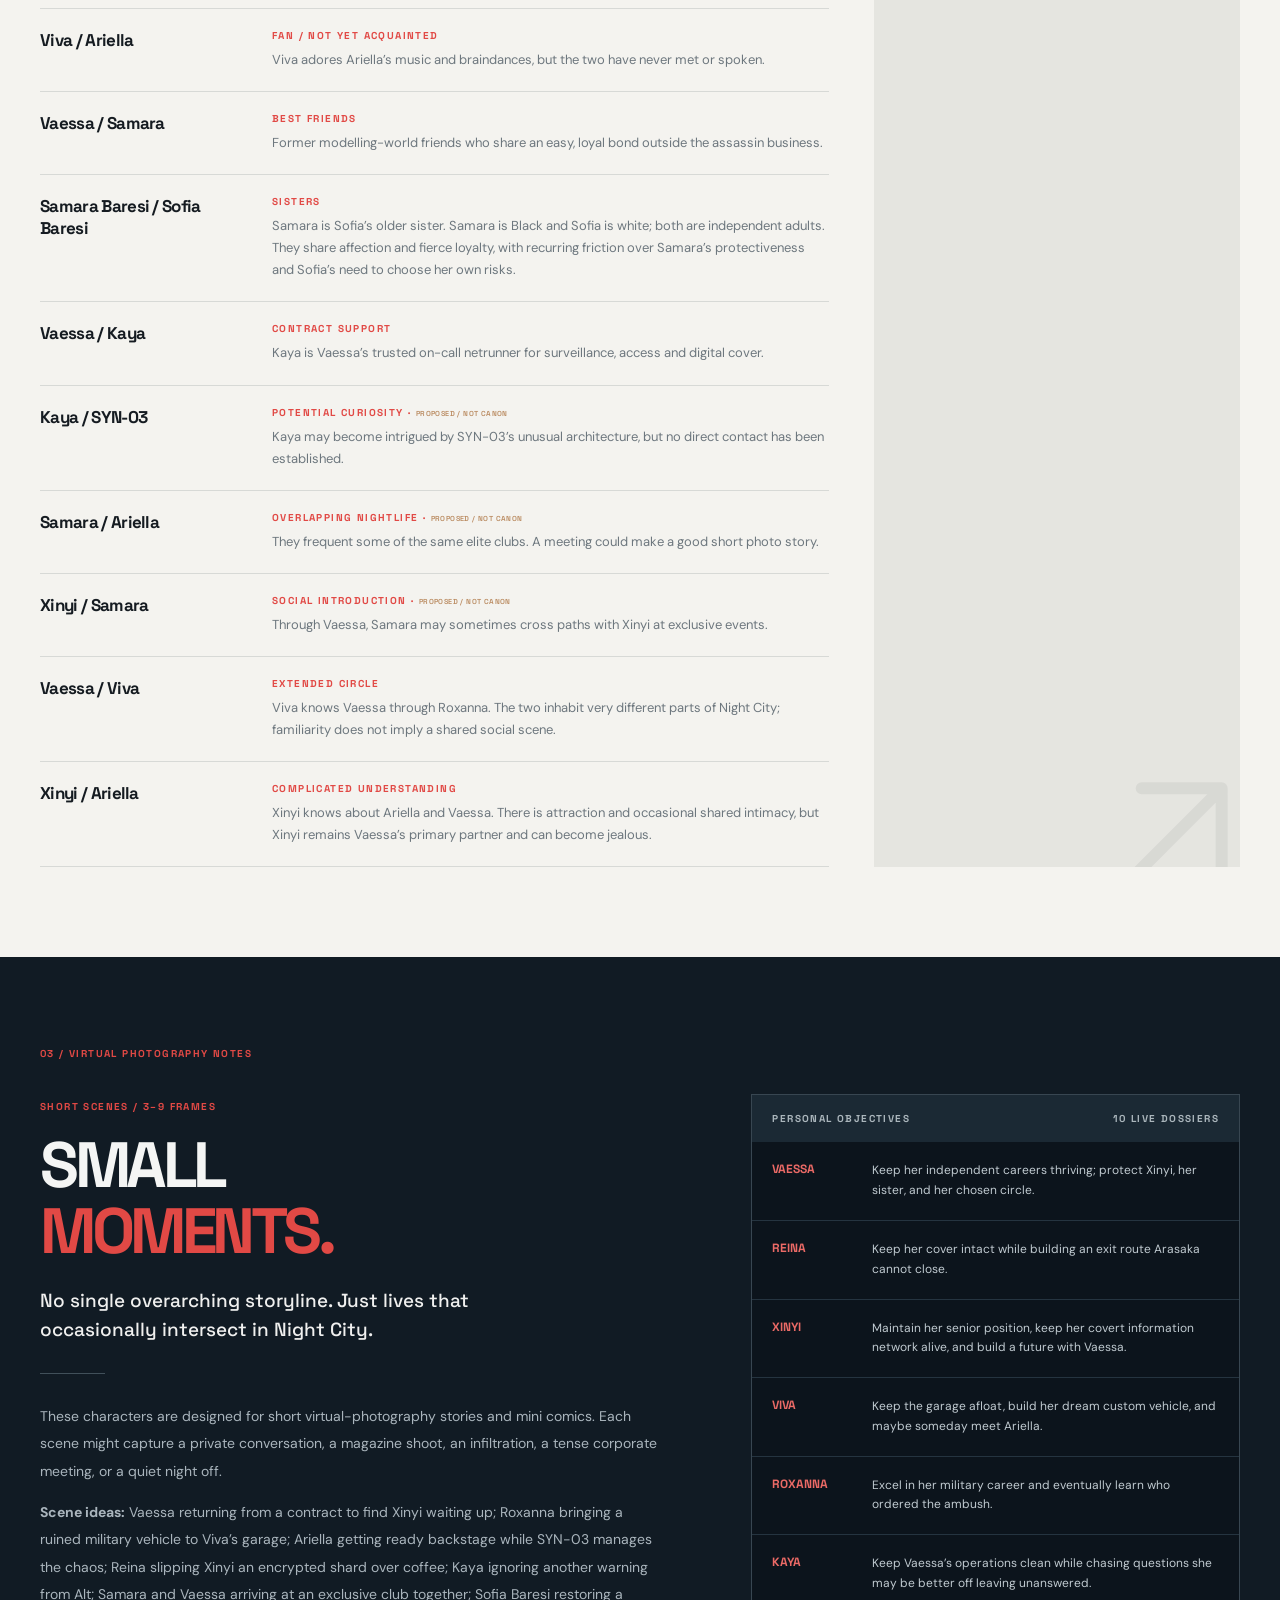
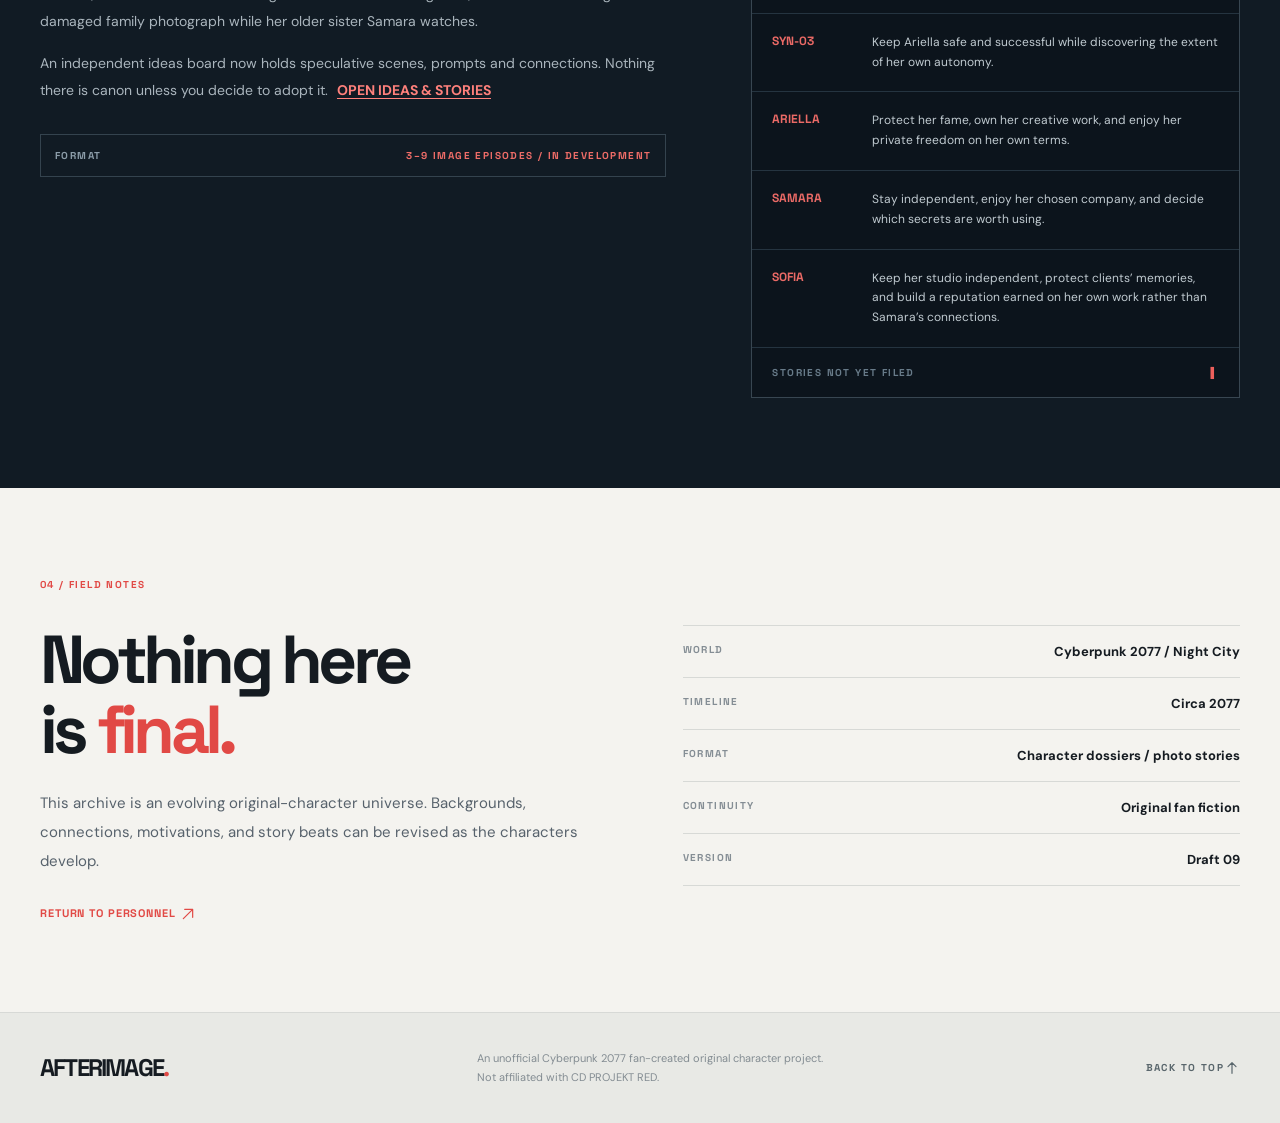
==== commit b69911b5: "Add files via upload" ====
--- a/index.html
+++ b/index.html
@@ -29,7 +29,7 @@
       <div class="hero-background"><span>NC</span><span>77</span></div>
       <div class="hero-inner container">
         <div class="hero-copy"><div class="eyebrow"><span class="mini-square"></span> CHARACTER ARCHIVE <span class="eyebrow-line"></span> NIGHT CITY, 2077</div><h1>NO ONE<br>GETS OUT<br><em>CLEAN.</em></h1><p>Ten women. Their own careers, secrets, friendships, and desires. A living character archive of Night City, built one portrait and one moment at a time.</p><div class="hero-actions"><a class="button button-primary" href="#characters">EXPLORE PERSONNEL <span><svg class="ui-arrow" viewBox="0 0 24 24" fill="none" aria-hidden="true"><path d="M5 19 19 5M7 5h12v12" stroke="currentColor" stroke-width="1.8" stroke-linecap="round" stroke-linejoin="round"/></svg></span></a><a class="button button-outline" href="ideas.html">EXPLORE STORY PROMPTS <span><svg class="ui-arrow" viewBox="0 0 24 24" fill="none" aria-hidden="true"><path d="M4 12h16m-6-6 6 6-6 6" stroke="currentColor" stroke-width="1.8" stroke-linecap="round" stroke-linejoin="round"/></svg></span></a></div></div>
-        <div class="hero-feature"><div class="feature-photo"><img src="assets/characters/vaessa.webp" alt="Portrait of Vaessa Vei"></div><div class="feature-caption"><span>FILE 001 / PRIORITY ASSET</span><strong>VAESSA VEI</strong><small>INDEPENDENT // EXTREME THREAT</small></div><div class="feature-corner top-left"></div><div class="feature-corner bottom-right"></div></div>
+        <div class="hero-feature"><div class="feature-photo"><img src="assets/characters/vaessa-portrait-v9.jpg" alt="Portrait of Vaessa Vei"></div><div class="feature-caption"><span>FILE 001 / PRIORITY ASSET</span><strong>VAESSA VEI</strong><small>INDEPENDENT // EXTREME THREAT</small></div><div class="feature-corner top-left"></div><div class="feature-corner bottom-right"></div></div>
       </div>
       <div class="hero-footer container"><span>INDEPENDENT FICTIONAL UNIVERSE</span><span>SCROLL TO EXPLORE</span><span>SYS://AFTERIMAGE/ARCHIVE</span></div>
     </section>
@@ -37,7 +37,7 @@
     <section class="characters section section-muted" id="characters" aria-labelledby="characters-title"><div class="container"><div class="section-index">01 / PERSONNEL FILES</div><div class="section-head"><div><h2 id="characters-title">The <span>people.</span></h2><p>Independent lives. Complicated allegiances. Select a dossier to see more.</p></div><div class="search-wrap"><label for="character-search">SEARCH DATABASE</label><input type="search" id="character-search" placeholder="Name, affiliation, role..." autocomplete="off"></div></div><div class="character-grid" id="character-grid"></div><div class="empty-message" id="empty-message" hidden>No matching personnel found.</div></div></section>
     <section class="connections section container" id="connections" aria-labelledby="connections-title"><div class="section-index">02 / PERSONAL CONNECTIONS</div><div class="section-head"><div><h2 id="connections-title">Lines of <span>loyalty.</span></h2><p>Not everyone trusts everyone. Some connections are close, others purely professional.</p></div></div><div class="connection-layout"><div class="connections-list" id="connections-list"></div><aside class="connections-note"><span class="mono-label">[ ARCHIVE NOTE ]</span><h3>Never confuse proximity with allegiance.</h3><p>Intimacy, family, professional respect, and shared history all create different obligations. Sometimes those obligations point in opposite directions.</p><span class="note-decoration"><svg class="ui-arrow" viewBox="0 0 24 24" fill="none" aria-hidden="true"><path d="M5 19 19 5M7 5h12v12" stroke="currentColor" stroke-width="1.8" stroke-linecap="round" stroke-linejoin="round"/></svg></span></aside></div></section>
     <section class="story section section-dark" id="story" aria-labelledby="story-title"><div class="container"><div class="section-index">03 / VIRTUAL PHOTOGRAPHY NOTES</div><div class="story-grid"><div class="story-left"><span class="mono-label highlight">SHORT SCENES / 3–9 FRAMES</span><h2 id="story-title">SMALL<br><em>MOMENTS.</em></h2><p class="story-lede">No single overarching storyline. Just lives that occasionally intersect in Night City.</p><div class="story-rule"></div><p>These characters are designed for short virtual-photography stories and mini comics. Each scene might capture a private conversation, a magazine shoot, an infiltration, a tense corporate meeting, or a quiet night off.</p><p><strong>Scene ideas:</strong> Vaessa returning from a contract to find Xinyi waiting up; Roxanna bringing a ruined military vehicle to Viva’s garage; Ariella getting ready backstage while SYN-03 manages the chaos; Reina slipping Xinyi an encrypted shard over coffee; Kaya ignoring another warning from Alt; Samara and Vaessa arriving at an exclusive club together; Sofia Baresi restoring a damaged family photograph while her older sister Samara watches.</p><p>An independent ideas board now holds speculative scenes, prompts and connections. Nothing there is canon unless you decide to adopt it. <a class="story-ideas-link" href="ideas.html">OPEN IDEAS &amp; STORIES</a></p><div class="story-status">FORMAT <span>3–9 IMAGE EPISODES / IN DEVELOPMENT</span></div></div><div class="story-right"><div class="terminal-head"><span>PERSONAL OBJECTIVES</span><span>10 LIVE DOSSIERS</span></div><div id="motivation-list"></div><div class="terminal-footer">STORIES NOT YET FILED<span>▌</span></div></div></div></div></section>
-    <section class="dossier section container" id="dossier"><div class="section-index">04 / FIELD NOTES</div><div class="dossier-grid"><div><h2>Nothing here<br>is <span>final.</span></h2><p>This archive is an evolving original-character universe. Backgrounds, connections, motivations, and story beats can be revised as the characters develop.</p><a href="#characters" class="text-link">RETURN TO PERSONNEL <svg class="ui-arrow" viewBox="0 0 24 24" fill="none" aria-hidden="true"><path d="M5 19 19 5M7 5h12v12" stroke="currentColor" stroke-width="1.8" stroke-linecap="round" stroke-linejoin="round"/></svg></a></div><div class="facts-panel"><div><span>WORLD</span><strong>Cyberpunk 2077 / Night City</strong></div><div><span>TIMELINE</span><strong>Circa 2077</strong></div><div><span>FORMAT</span><strong>Character dossiers / photo stories</strong></div><div><span>CONTINUITY</span><strong>Original fan fiction</strong></div><div><span>VERSION</span><strong>Draft 08</strong></div></div></div></section>
+    <section class="dossier section container" id="dossier"><div class="section-index">04 / FIELD NOTES</div><div class="dossier-grid"><div><h2>Nothing here<br>is <span>final.</span></h2><p>This archive is an evolving original-character universe. Backgrounds, connections, motivations, and story beats can be revised as the characters develop.</p><a href="#characters" class="text-link">RETURN TO PERSONNEL <svg class="ui-arrow" viewBox="0 0 24 24" fill="none" aria-hidden="true"><path d="M5 19 19 5M7 5h12v12" stroke="currentColor" stroke-width="1.8" stroke-linecap="round" stroke-linejoin="round"/></svg></a></div><div class="facts-panel"><div><span>WORLD</span><strong>Cyberpunk 2077 / Night City</strong></div><div><span>TIMELINE</span><strong>Circa 2077</strong></div><div><span>FORMAT</span><strong>Character dossiers / photo stories</strong></div><div><span>CONTINUITY</span><strong>Original fan fiction</strong></div><div><span>VERSION</span><strong>Draft 09</strong></div></div></div></section>
   </main>
   <footer class="site-footer"><div class="container footer-inner"><a class="wordmark" href="#top">AFTERIMAGE<span class="wordmark-dot">.</span></a><p>An unofficial Cyberpunk 2077 fan-created original character project. Not affiliated with CD PROJEKT RED.</p><a href="#top" class="back-top">BACK TO TOP <svg class="ui-arrow" viewBox="0 0 24 24" fill="none" aria-hidden="true"><path d="M12 20V4m-6 6 6-6 6 6" stroke="currentColor" stroke-width="1.8" stroke-linecap="round" stroke-linejoin="round"/></svg></a></div></footer>
   <dialog id="profile-dialog" class="profile-dialog" aria-label="Character dossier"><div id="profile-content"></div></dialog>
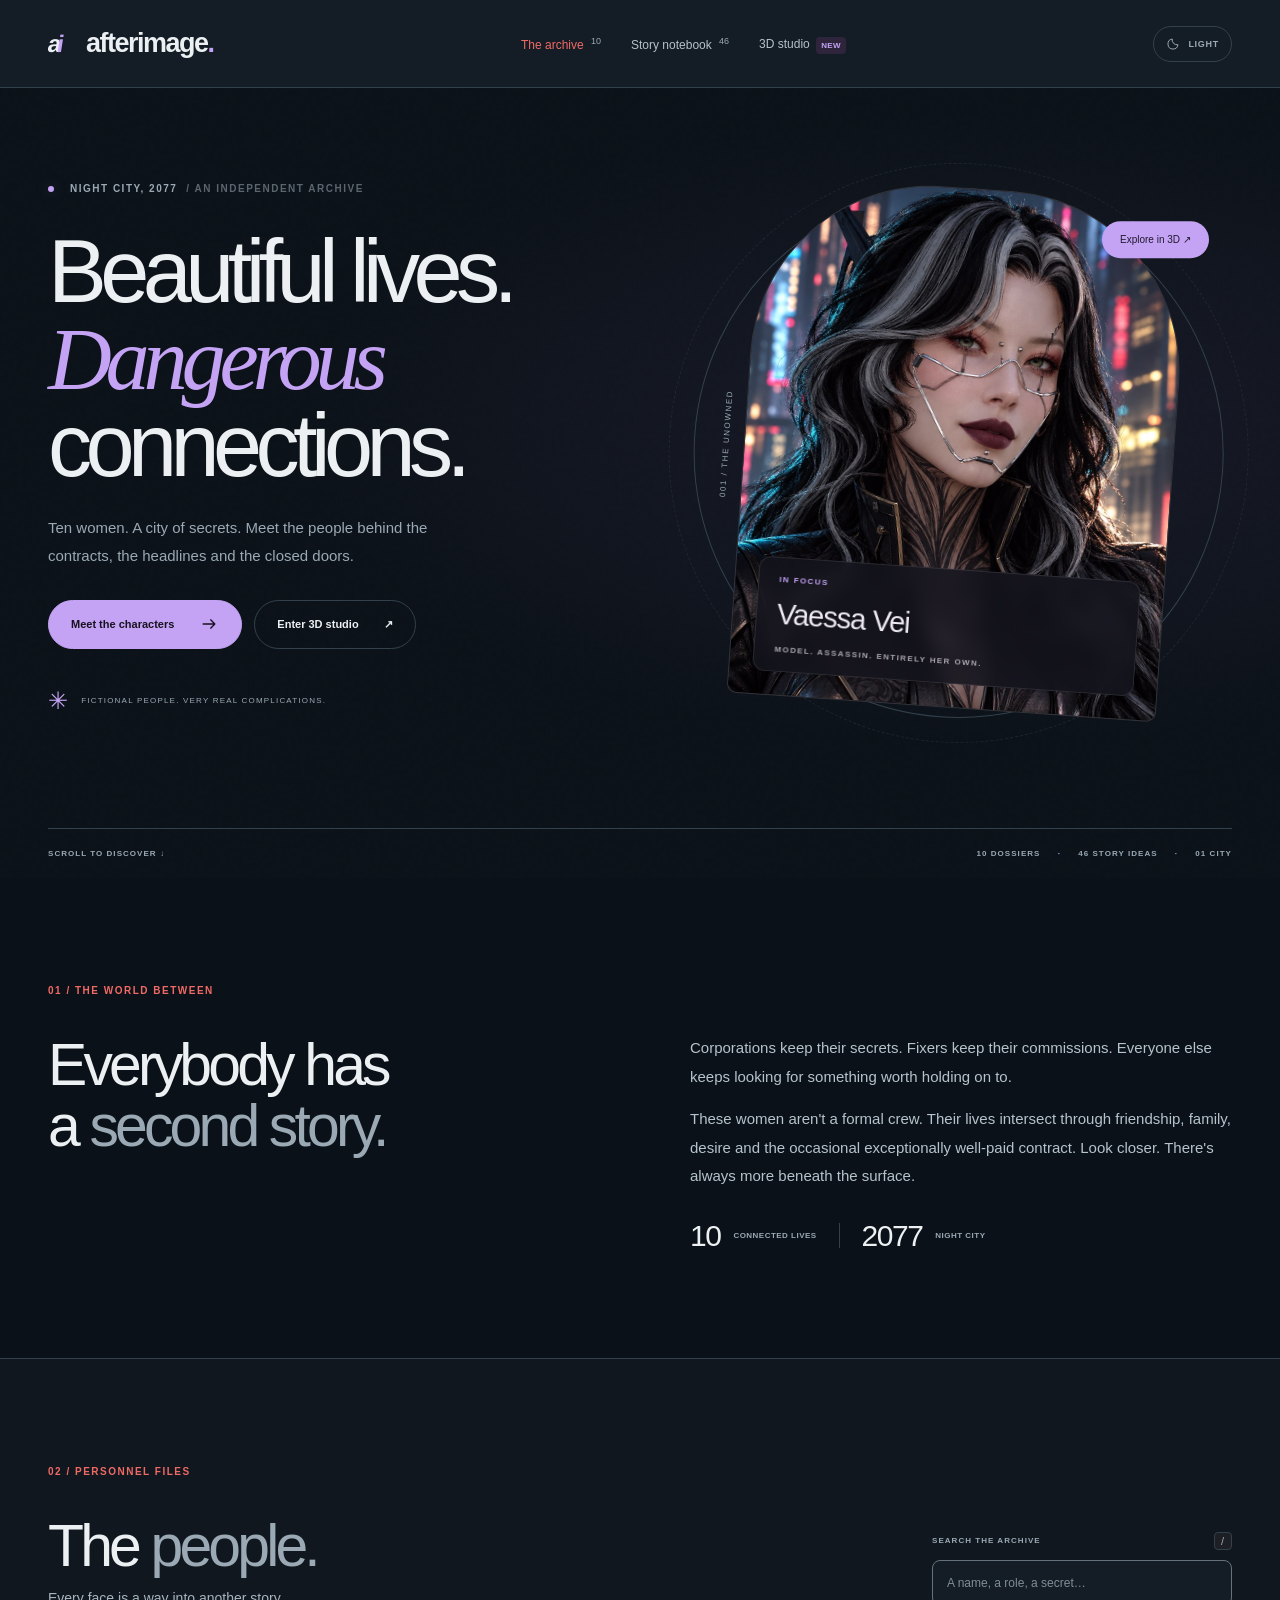
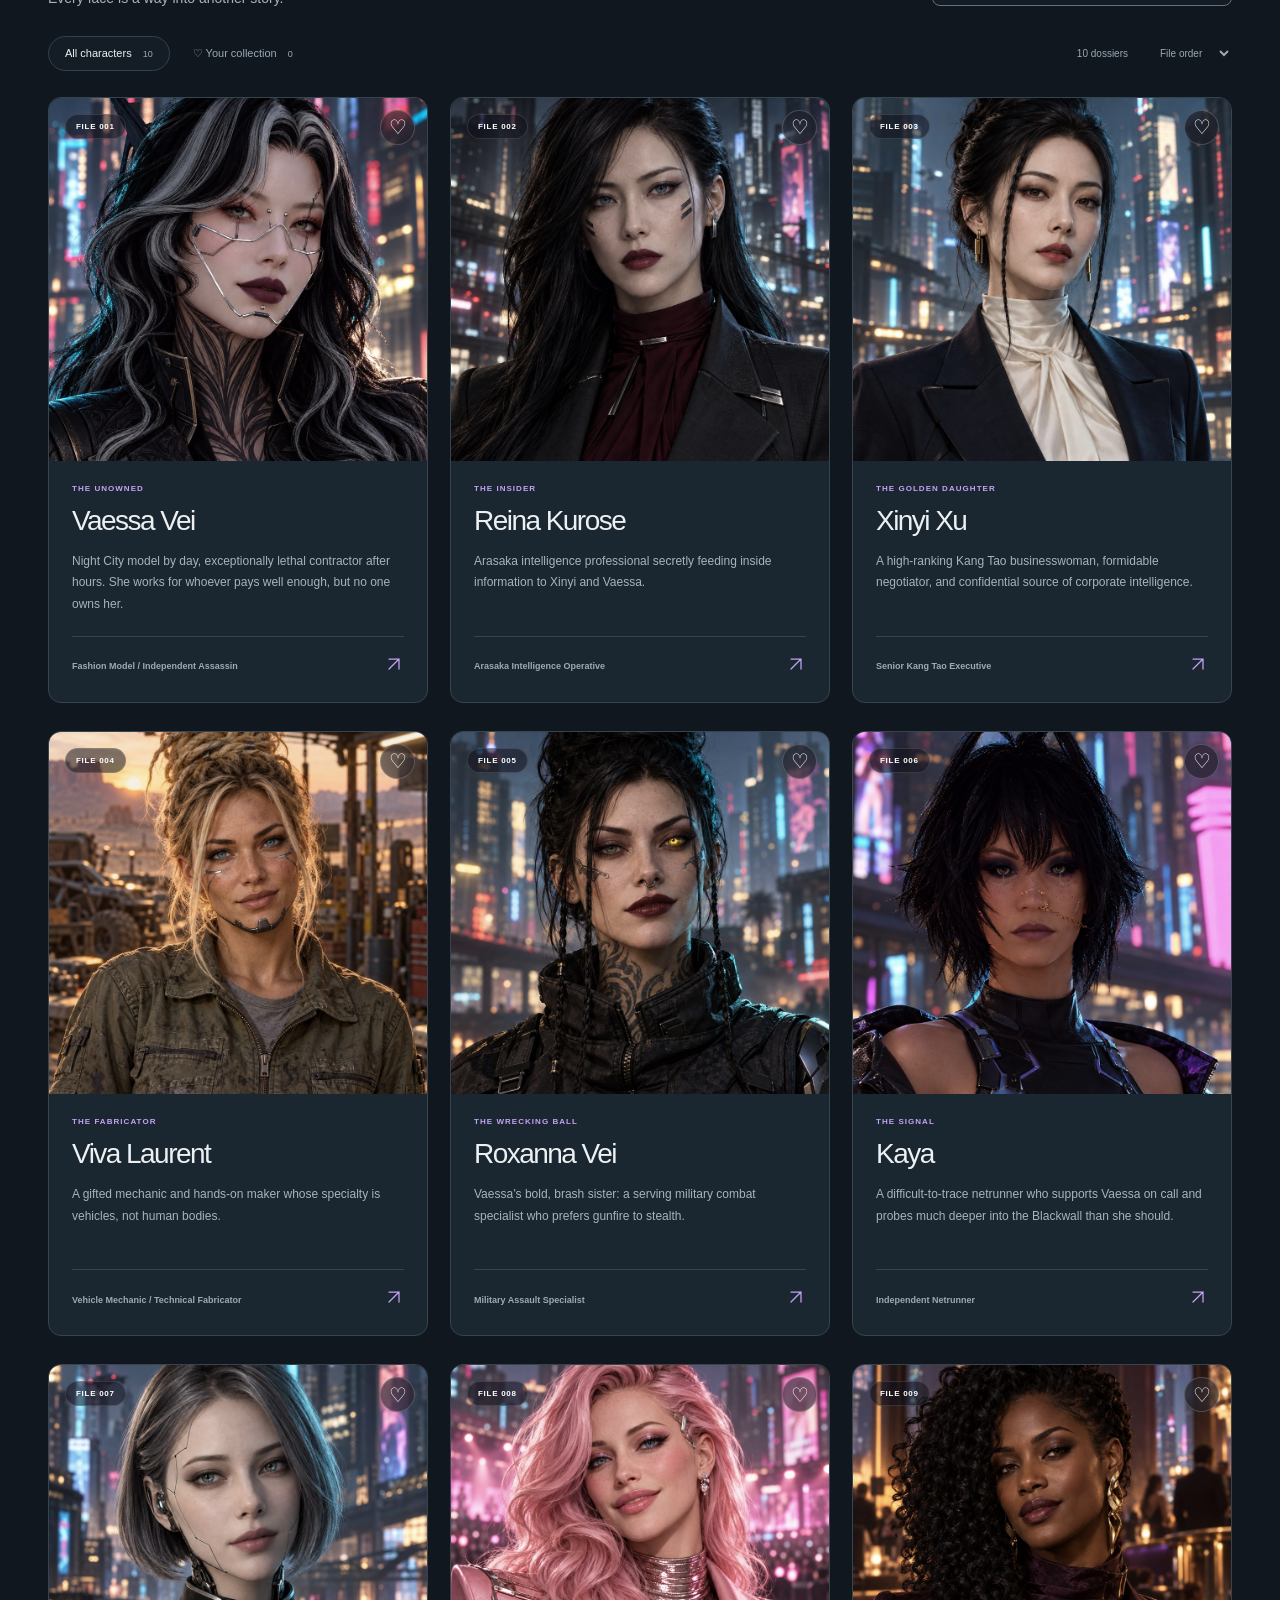
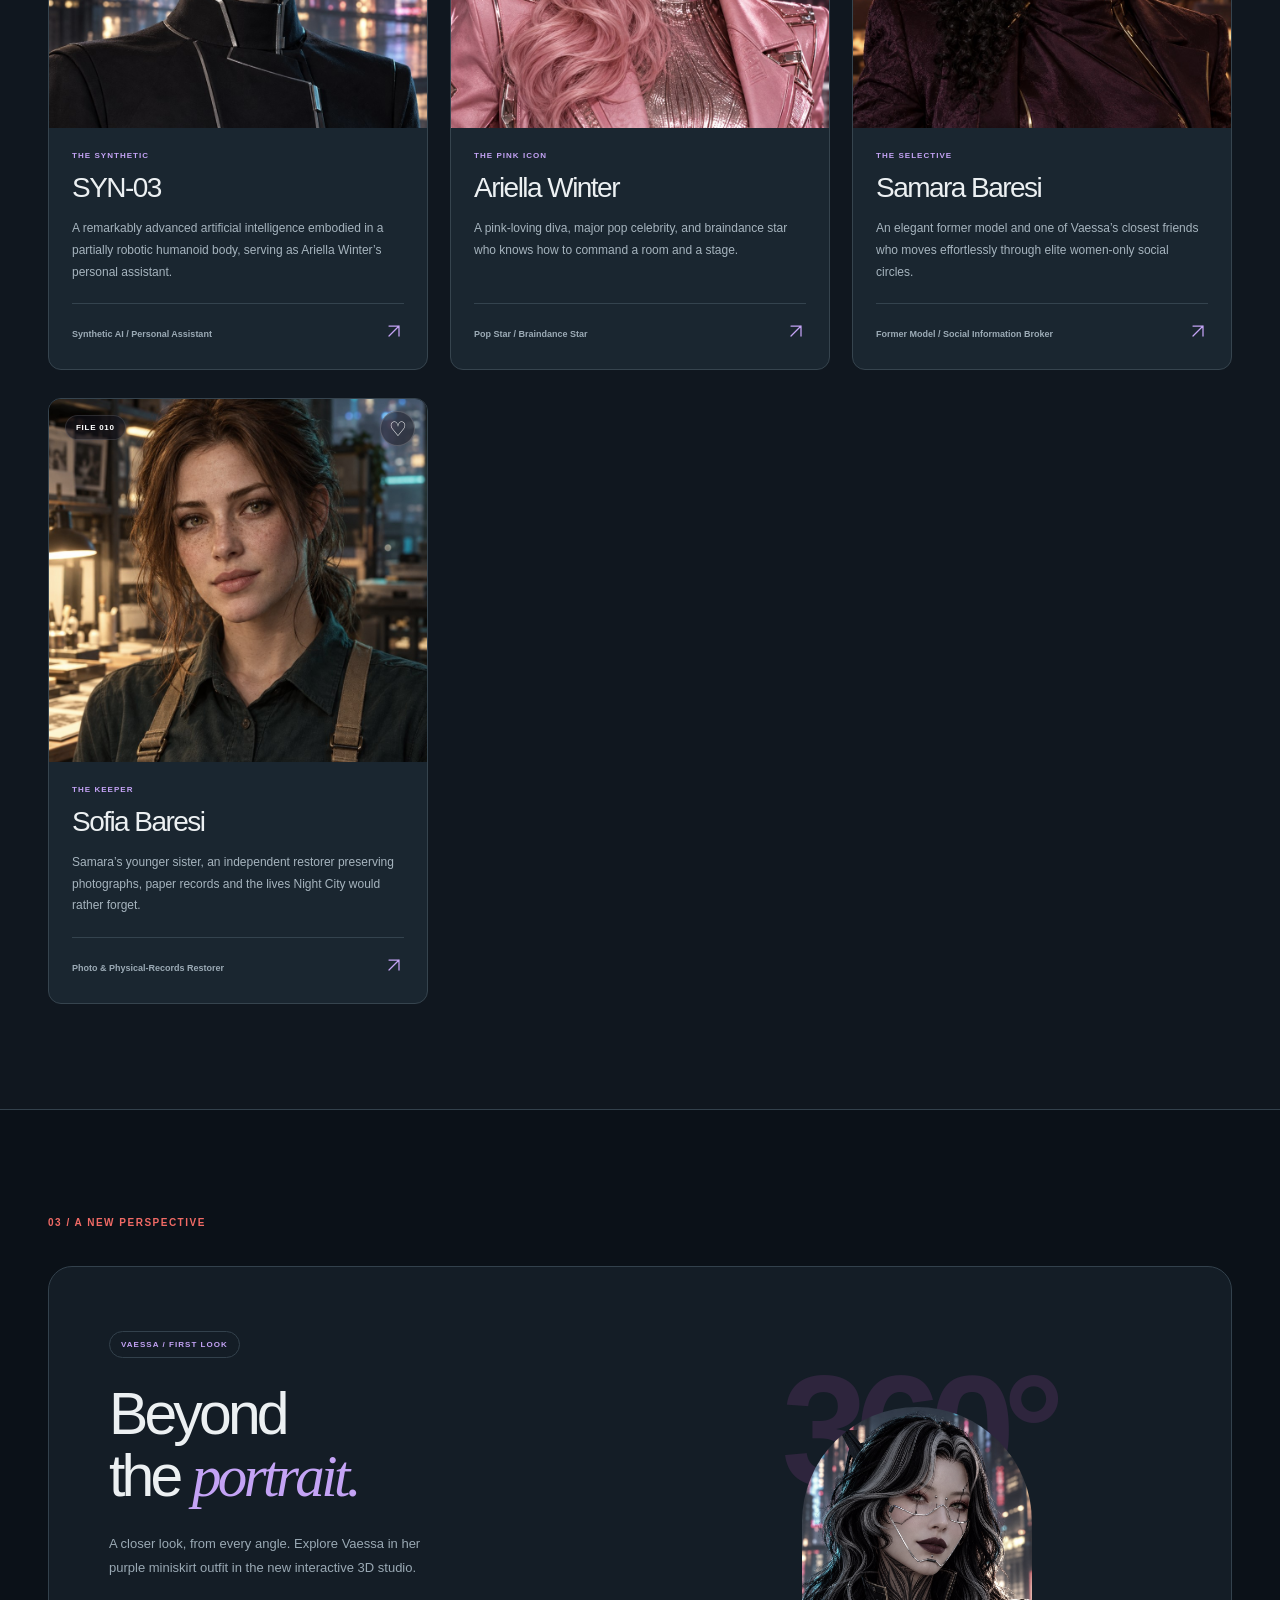
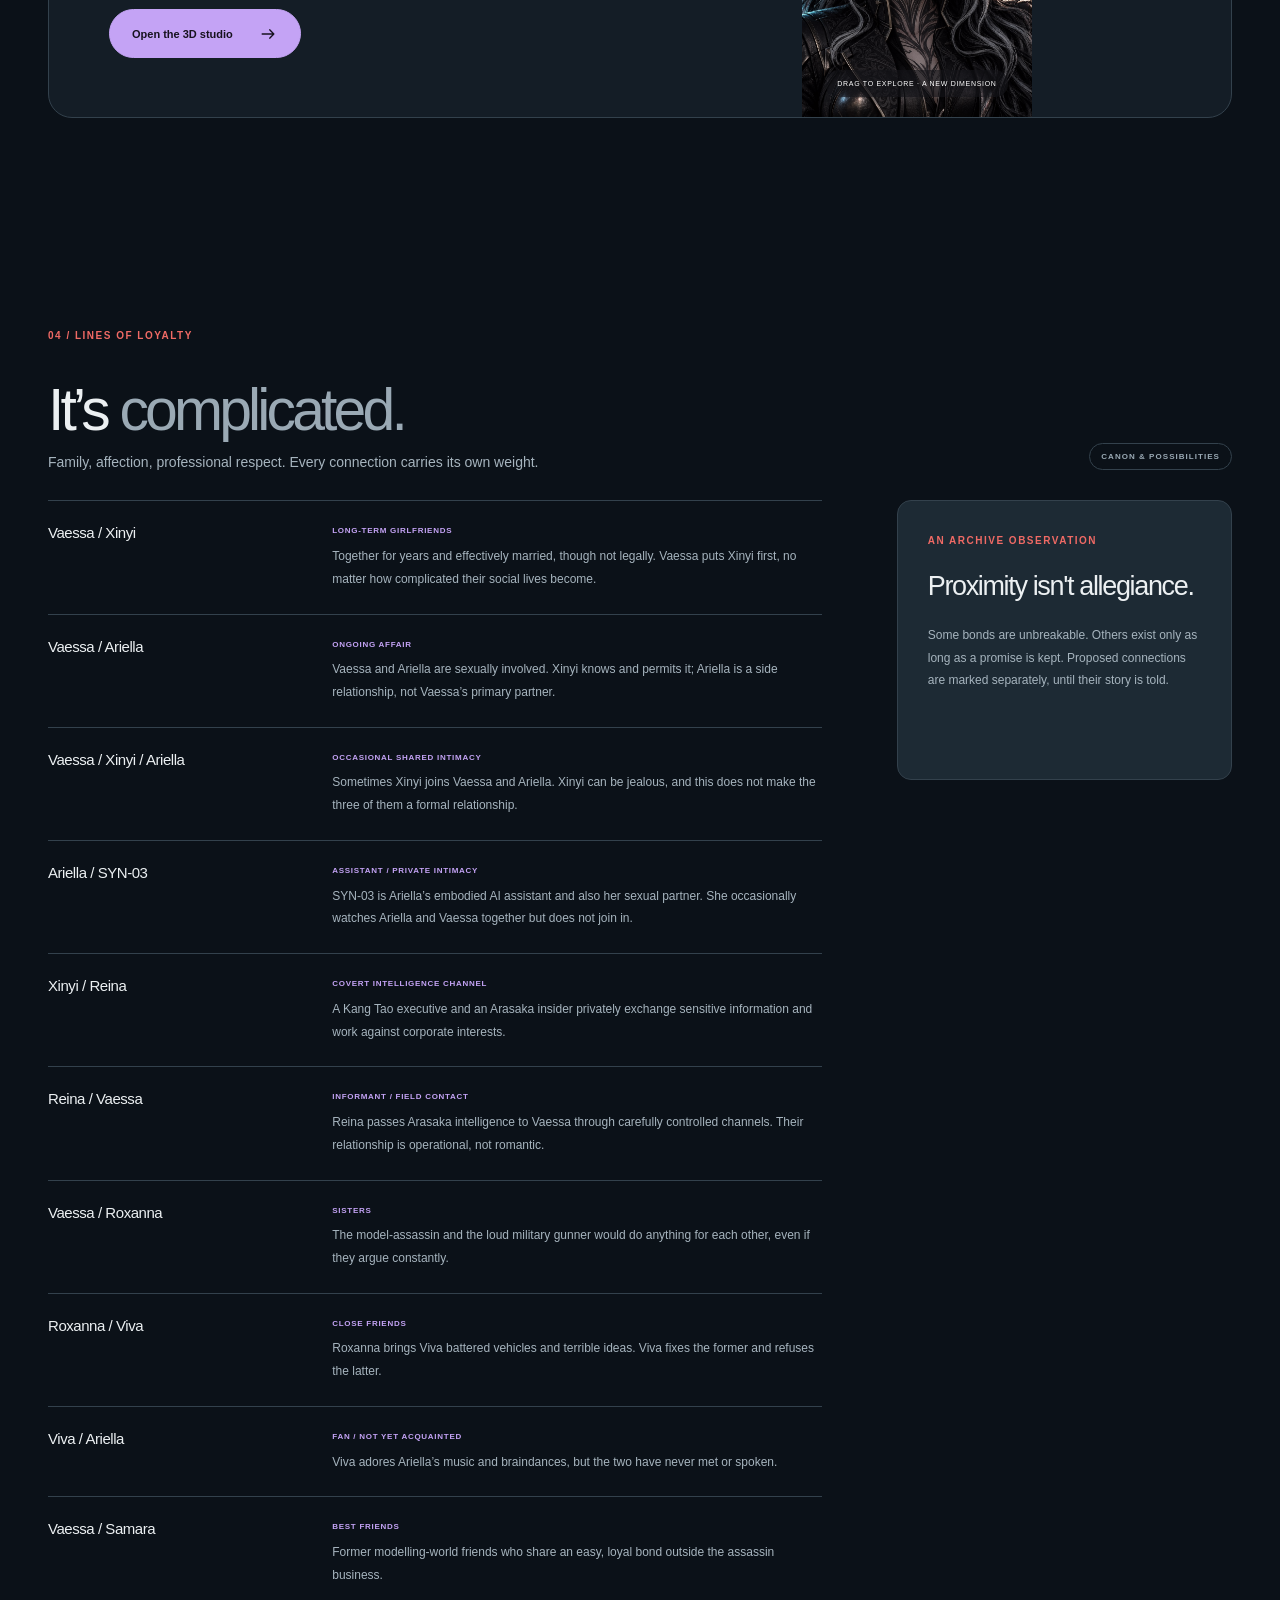
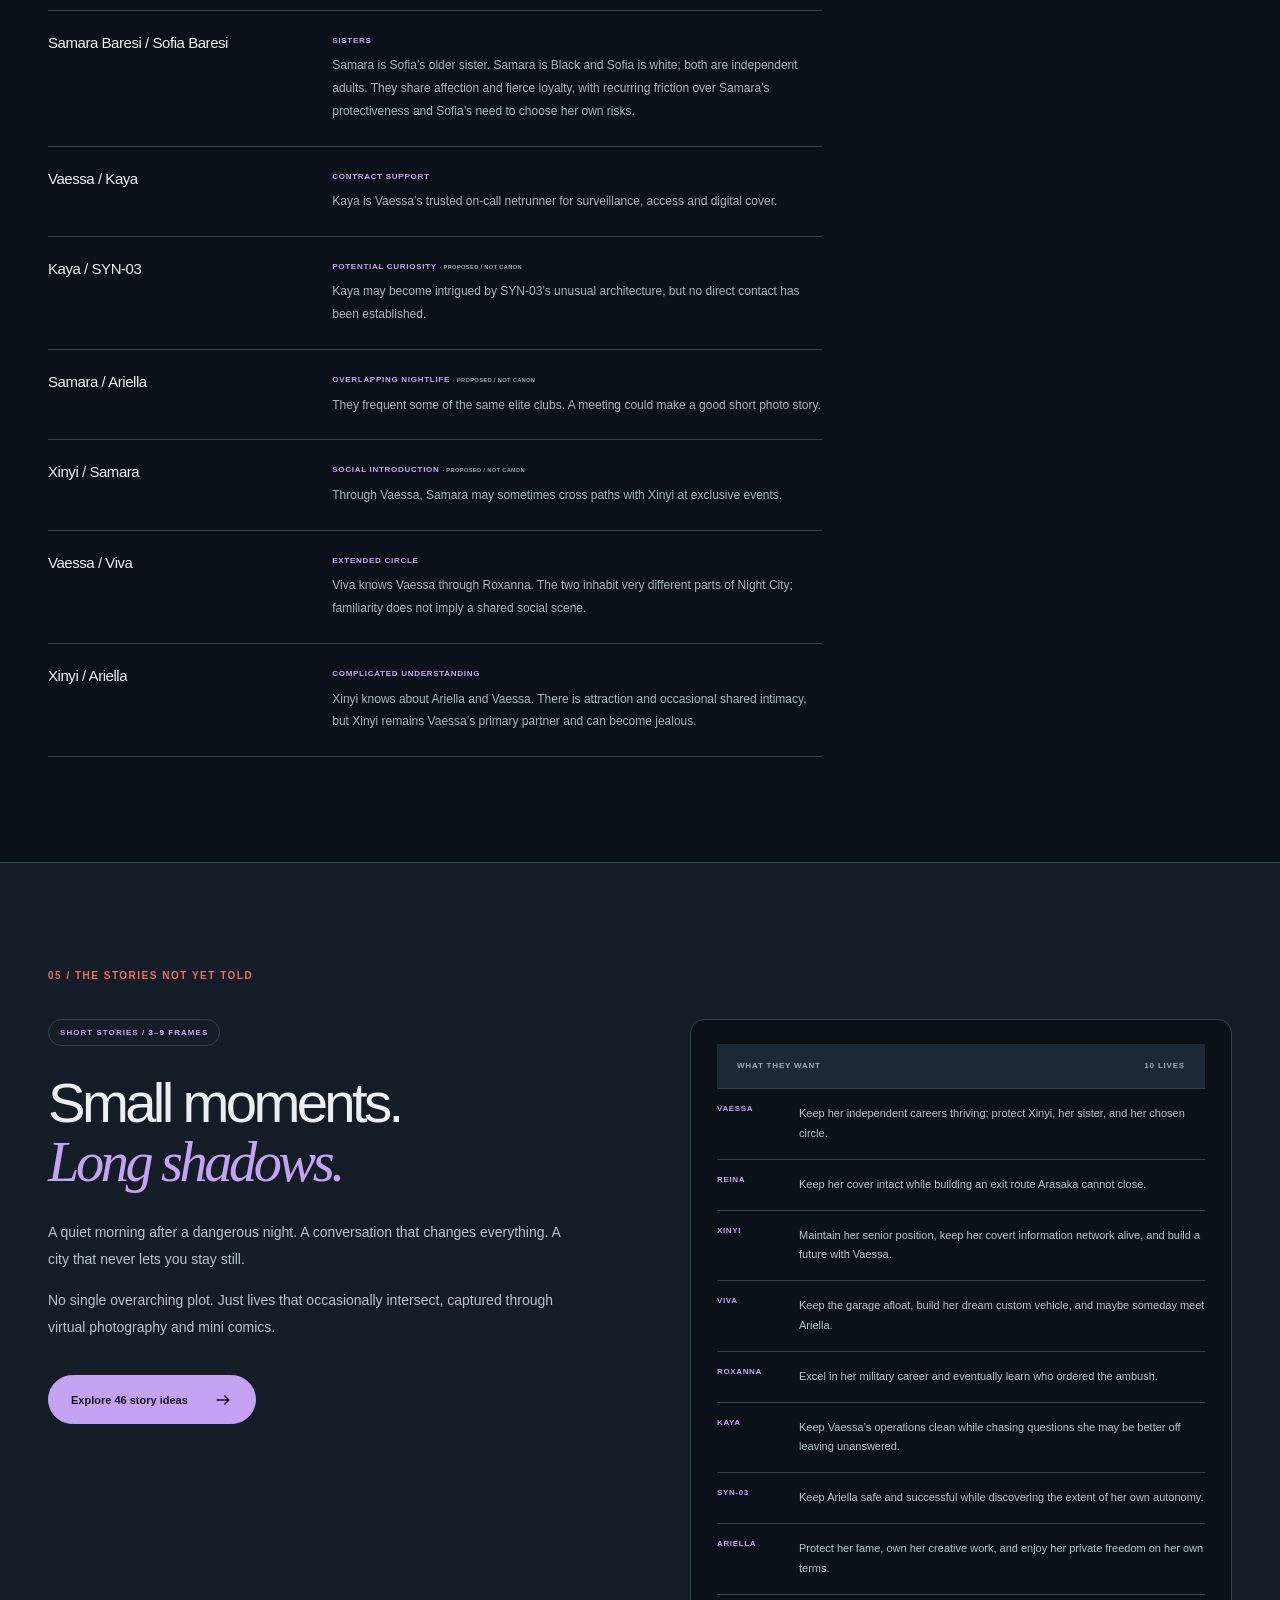
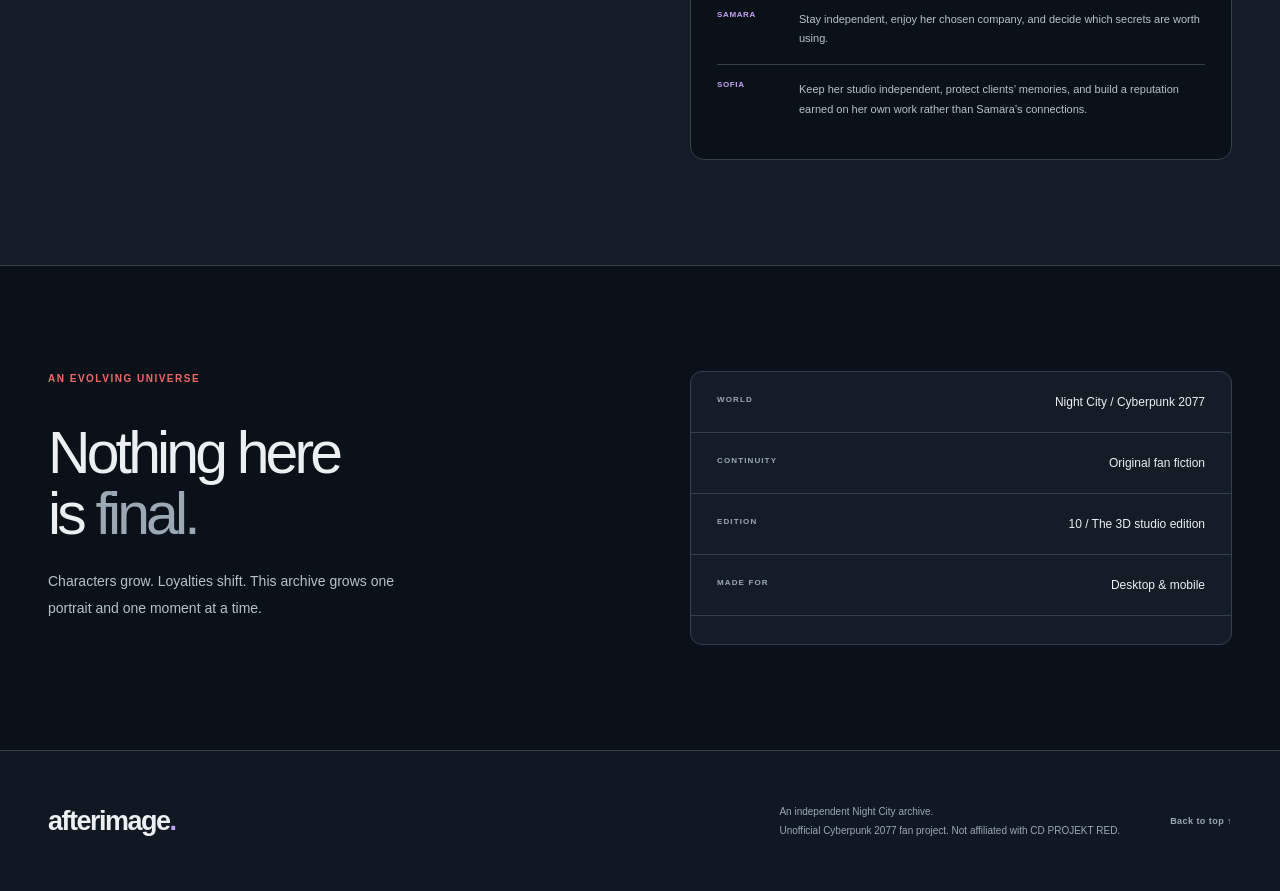
==== commit b178dedf: "Add files via upload" ====
--- a/index.html
+++ b/index.html
@@ -1,45 +1,8 @@
-<!doctype html>
-<html lang="en">
-<head>
-  <meta charset="utf-8">
-  <meta name="viewport" content="width=device-width,initial-scale=1">
-  <meta name="theme-color" content="#f4f3ef">
-  <script>try{document.documentElement.dataset.theme=localStorage.getItem("afterimage-theme")||"light"}catch(e){document.documentElement.dataset.theme="light"}</script>
-  <meta name="description" content="Afterimage — an original Cyberpunk 2077 character archive. Ten characters, their lives and connections in Night City.">
-  <title>AFTERIMAGE — Night City character archive</title>
-  <link rel="preconnect" href="https://fonts.googleapis.com">
-  <link rel="preconnect" href="https://fonts.gstatic.com" crossorigin>
-  <link href="https://fonts.googleapis.com/css2?family=DM+Sans:wght@400;500;600;700&family=Space+Grotesk:wght@400;500;600;700&display=swap" rel="stylesheet">
-  <link rel="stylesheet" href="css/styles.css">
-  <script src="js/data.js" defer></script>
-  <script src="js/app.js" defer></script>
-  <script src="js/theme.js" defer></script>
-</head>
-<body>
-  <a href="#main" class="skip-link">Skip to content</a>
-  <div class="topline"><span>AN INDEPENDENT NIGHT CITY ARCHIVE</span><span>EST. 2077 // NC-10</span></div>
-  <header class="site-header" id="top">
-    <a class="wordmark" href="#home" aria-label="Afterimage home"><span class="wordmark-icon">A<span>·</span></span> AFTERIMAGE<span class="wordmark-dot">.</span></a>
-    <button class="nav-toggle" type="button" aria-label="Open navigation" aria-expanded="false">MENU <span aria-hidden="true">☰</span></button>
-    <nav class="main-nav" aria-label="Main navigation"><a href="#home" class="active">Overview</a><a href="#characters">Personnel</a><a href="#connections">Connections</a><a href="#story">Snapshots</a><a href="#dossier">Dossier</a><a href="ideas.html">Ideas &amp; stories</a></nav>
-    <button type="button" class="theme-toggle" aria-label="Switch to dark mode" title="Toggle light and dark theme"><svg class="theme-icon" viewBox="0 0 24 24" fill="none" aria-hidden="true"><circle cx="12" cy="12" r="4" stroke="currentColor" stroke-width="1.7"/><path d="M12 2v2m0 16v2M4.93 4.93l1.41 1.41m11.32 11.32 1.41 1.41M2 12h2m16 0h2M4.93 19.07l1.41-1.41M17.66 6.34l1.41-1.41" stroke="currentColor" stroke-width="1.7" stroke-linecap="round"/></svg><span class="theme-label">DARK</span></button><span class="header-status"><span class="signal"></span> CONNECTION SECURE</span>
-  </header>
-  <main id="main">
-    <section class="hero" id="home">
-      <div class="hero-background"><span>NC</span><span>77</span></div>
-      <div class="hero-inner container">
-        <div class="hero-copy"><div class="eyebrow"><span class="mini-square"></span> CHARACTER ARCHIVE <span class="eyebrow-line"></span> NIGHT CITY, 2077</div><h1>NO ONE<br>GETS OUT<br><em>CLEAN.</em></h1><p>Ten women. Their own careers, secrets, friendships, and desires. A living character archive of Night City, built one portrait and one moment at a time.</p><div class="hero-actions"><a class="button button-primary" href="#characters">EXPLORE PERSONNEL <span><svg class="ui-arrow" viewBox="0 0 24 24" fill="none" aria-hidden="true"><path d="M5 19 19 5M7 5h12v12" stroke="currentColor" stroke-width="1.8" stroke-linecap="round" stroke-linejoin="round"/></svg></span></a><a class="button button-outline" href="ideas.html">EXPLORE STORY PROMPTS <span><svg class="ui-arrow" viewBox="0 0 24 24" fill="none" aria-hidden="true"><path d="M4 12h16m-6-6 6 6-6 6" stroke="currentColor" stroke-width="1.8" stroke-linecap="round" stroke-linejoin="round"/></svg></span></a></div></div>
-        <div class="hero-feature"><div class="feature-photo"><img src="assets/characters/vaessa-portrait-v9.jpg" alt="Portrait of Vaessa Vei"></div><div class="feature-caption"><span>FILE 001 / PRIORITY ASSET</span><strong>VAESSA VEI</strong><small>INDEPENDENT // EXTREME THREAT</small></div><div class="feature-corner top-left"></div><div class="feature-corner bottom-right"></div></div>
-      </div>
-      <div class="hero-footer container"><span>INDEPENDENT FICTIONAL UNIVERSE</span><span>SCROLL TO EXPLORE</span><span>SYS://AFTERIMAGE/ARCHIVE</span></div>
-    </section>
-    <section class="intro section container" aria-labelledby="intro-title"><div class="section-index">00 / THE PREMISE</div><div class="intro-grid"><h2 id="intro-title">Everyone<br>belongs to <span>someone.</span></h2><div><p>In Night City, allegiances can be bought, forged, stolen, or broken. Corporations keep their secrets, fixers keep their commissions, and the dead keep nothing.</p><p>These ten individuals aren't a formal crew. Their lives intersect through favours, desire, old debts, and the occasional exceptionally well-paid contract. At the centre is Vaessa Vei: unaffiliated, dangerous, and loyal to the handful of people she calls her own.</p><div class="inline-stat"><strong>10</strong><span>CONNECTED LIVES</span><i></i><strong>01</strong><span>CITY OF SECRETS</span></div></div></div></section>
-    <section class="characters section section-muted" id="characters" aria-labelledby="characters-title"><div class="container"><div class="section-index">01 / PERSONNEL FILES</div><div class="section-head"><div><h2 id="characters-title">The <span>people.</span></h2><p>Independent lives. Complicated allegiances. Select a dossier to see more.</p></div><div class="search-wrap"><label for="character-search">SEARCH DATABASE</label><input type="search" id="character-search" placeholder="Name, affiliation, role..." autocomplete="off"></div></div><div class="character-grid" id="character-grid"></div><div class="empty-message" id="empty-message" hidden>No matching personnel found.</div></div></section>
-    <section class="connections section container" id="connections" aria-labelledby="connections-title"><div class="section-index">02 / PERSONAL CONNECTIONS</div><div class="section-head"><div><h2 id="connections-title">Lines of <span>loyalty.</span></h2><p>Not everyone trusts everyone. Some connections are close, others purely professional.</p></div></div><div class="connection-layout"><div class="connections-list" id="connections-list"></div><aside class="connections-note"><span class="mono-label">[ ARCHIVE NOTE ]</span><h3>Never confuse proximity with allegiance.</h3><p>Intimacy, family, professional respect, and shared history all create different obligations. Sometimes those obligations point in opposite directions.</p><span class="note-decoration"><svg class="ui-arrow" viewBox="0 0 24 24" fill="none" aria-hidden="true"><path d="M5 19 19 5M7 5h12v12" stroke="currentColor" stroke-width="1.8" stroke-linecap="round" stroke-linejoin="round"/></svg></span></aside></div></section>
-    <section class="story section section-dark" id="story" aria-labelledby="story-title"><div class="container"><div class="section-index">03 / VIRTUAL PHOTOGRAPHY NOTES</div><div class="story-grid"><div class="story-left"><span class="mono-label highlight">SHORT SCENES / 3–9 FRAMES</span><h2 id="story-title">SMALL<br><em>MOMENTS.</em></h2><p class="story-lede">No single overarching storyline. Just lives that occasionally intersect in Night City.</p><div class="story-rule"></div><p>These characters are designed for short virtual-photography stories and mini comics. Each scene might capture a private conversation, a magazine shoot, an infiltration, a tense corporate meeting, or a quiet night off.</p><p><strong>Scene ideas:</strong> Vaessa returning from a contract to find Xinyi waiting up; Roxanna bringing a ruined military vehicle to Viva’s garage; Ariella getting ready backstage while SYN-03 manages the chaos; Reina slipping Xinyi an encrypted shard over coffee; Kaya ignoring another warning from Alt; Samara and Vaessa arriving at an exclusive club together; Sofia Baresi restoring a damaged family photograph while her older sister Samara watches.</p><p>An independent ideas board now holds speculative scenes, prompts and connections. Nothing there is canon unless you decide to adopt it. <a class="story-ideas-link" href="ideas.html">OPEN IDEAS &amp; STORIES</a></p><div class="story-status">FORMAT <span>3–9 IMAGE EPISODES / IN DEVELOPMENT</span></div></div><div class="story-right"><div class="terminal-head"><span>PERSONAL OBJECTIVES</span><span>10 LIVE DOSSIERS</span></div><div id="motivation-list"></div><div class="terminal-footer">STORIES NOT YET FILED<span>▌</span></div></div></div></div></section>
-    <section class="dossier section container" id="dossier"><div class="section-index">04 / FIELD NOTES</div><div class="dossier-grid"><div><h2>Nothing here<br>is <span>final.</span></h2><p>This archive is an evolving original-character universe. Backgrounds, connections, motivations, and story beats can be revised as the characters develop.</p><a href="#characters" class="text-link">RETURN TO PERSONNEL <svg class="ui-arrow" viewBox="0 0 24 24" fill="none" aria-hidden="true"><path d="M5 19 19 5M7 5h12v12" stroke="currentColor" stroke-width="1.8" stroke-linecap="round" stroke-linejoin="round"/></svg></a></div><div class="facts-panel"><div><span>WORLD</span><strong>Cyberpunk 2077 / Night City</strong></div><div><span>TIMELINE</span><strong>Circa 2077</strong></div><div><span>FORMAT</span><strong>Character dossiers / photo stories</strong></div><div><span>CONTINUITY</span><strong>Original fan fiction</strong></div><div><span>VERSION</span><strong>Draft 09</strong></div></div></div></section>
-  </main>
-  <footer class="site-footer"><div class="container footer-inner"><a class="wordmark" href="#top">AFTERIMAGE<span class="wordmark-dot">.</span></a><p>An unofficial Cyberpunk 2077 fan-created original character project. Not affiliated with CD PROJEKT RED.</p><a href="#top" class="back-top">BACK TO TOP <svg class="ui-arrow" viewBox="0 0 24 24" fill="none" aria-hidden="true"><path d="M12 20V4m-6 6 6-6 6 6" stroke="currentColor" stroke-width="1.8" stroke-linecap="round" stroke-linejoin="round"/></svg></a></div></footer>
-  <dialog id="profile-dialog" class="profile-dialog" aria-label="Character dossier"><div id="profile-content"></div></dialog>
-</body>
-</html>
+<!doctype html><html lang="en"><head><meta charset="utf-8"><meta name="viewport" content="width=device-width,initial-scale=1"><meta name="theme-color" content="#101014"><meta name="description" content="Ten lives, forty-six possibilities. Explore original Night City characters and the new Vaessa 3D studio."><title>People, secrets & everything between — AFTERIMAGE</title><link rel="stylesheet" href="css/styles.css"><link rel="stylesheet" href="css/modern.css"><script>try{document.documentElement.dataset.theme=localStorage.getItem('afterimage-theme')||'dark'}catch(e){document.documentElement.dataset.theme='dark'}</script><script src="js/theme.js" defer></script><script src="js/data.js" defer></script><script src="js/app.js" defer></script></head><body><a class="skip-link" href="#main">Skip to content</a><div class="reading-progress" aria-hidden="true"></div><header class="site-header"><a class="wordmark" href="index.html" aria-label="Afterimage home"><span class="brand-mark">a<span>i</span></span> afterimage<span class="wordmark-dot">.</span></a><nav class="main-nav" aria-label="Main navigation"><a href="index.html#characters" class="active">The archive <span>10</span></a><a href="ideas.html" >Story notebook <span>46</span></a><a href="studio.html" >3D studio <i class="new-badge">NEW</i></a></nav><div class="header-actions"><button class="theme-toggle" type="button" aria-label="Activate light theme"><svg class="theme-icon" viewBox="0 0 24 24" fill="none" aria-hidden="true"></svg><span class="theme-label">LIGHT</span></button><button class="nav-toggle" type="button" aria-label="Open navigation" aria-expanded="false">Menu <span>+</span></button></div></header><main id="main">
+<section class="hero" id="home"><div class="hero-grain" aria-hidden="true"></div><div class="container hero-inner"><div class="hero-copy"><div class="eyebrow"><span class="pulse-dot"></span> NIGHT CITY, 2077 <span class="subtle">/ AN INDEPENDENT ARCHIVE</span></div><h1>Beautiful lives.<br><em>Dangerous</em><br>connections.</h1><p>Ten women. A city of secrets. Meet the people behind the contracts, the headlines and the closed doors.</p><div class="hero-actions"><a class="button button-primary" href="#characters">Meet the characters <svg viewBox="0 0 24 24" fill="none" aria-hidden="true"><path d="M5 12h14m-5-5 5 5-5 5" stroke="currentColor" stroke-width="1.6" stroke-linecap="round" stroke-linejoin="round"/></svg></a><a class="button button-outline" href="studio.html">Enter 3D studio <span>↗</span></a></div><div class="hero-footnote"><span class="tiny-cross">✳</span> FICTIONAL PEOPLE. VERY REAL COMPLICATIONS.</div></div><a class="hero-feature" href="studio.html" aria-label="Explore Vaessa Vei in the 3D studio"><div class="portrait-orbit orbit-one"></div><div class="portrait-orbit orbit-two"></div><div class="feature-photo"><img src="assets/characters/vaessa-portrait-v9.jpg" alt="Vaessa Vei, silver-streaked hair and chrome facial cyberware" fetchpriority="high"></div><span class="portrait-label">001 / THE UNOWNED</span><div class="feature-caption"><span>IN FOCUS</span><strong>Vaessa Vei</strong><small>MODEL. ASSASSIN. ENTIRELY HER OWN.</small></div><span class="feature-open">Explore in 3D ↗</span></a></div><div class="hero-footer container"><span>SCROLL TO DISCOVER ↓</span><span>10 DOSSIERS <b>·</b> 46 STORY IDEAS <b>·</b> 01 CITY</span></div></section>
+<section class="intro section container reveal" aria-labelledby="intro-title"><div class="section-index">01 / THE WORLD BETWEEN</div><div class="intro-grid"><h2 id="intro-title">Everybody has<br>a <span>second story.</span></h2><div><p>Corporations keep their secrets. Fixers keep their commissions. Everyone else keeps looking for something worth holding on to.</p><p>These women aren't a formal crew. Their lives intersect through friendship, family, desire and the occasional exceptionally well-paid contract. Look closer. There's always more beneath the surface.</p><div class="inline-stat"><strong>10</strong><span>CONNECTED LIVES</span><i></i><strong>2077</strong><span>NIGHT CITY</span></div></div></div></section>
+<section class="characters section" id="characters" aria-labelledby="characters-title"><div class="container"><div class="section-index">02 / PERSONNEL FILES</div><div class="section-head"><div><h2 id="characters-title">The <span>people.</span></h2><p>Every face is a way into another story.</p></div><div class="search-wrap"><label for="character-search">SEARCH THE ARCHIVE <kbd>/</kbd></label><input type="search" id="character-search" placeholder="A name, a role, a secret…" autocomplete="off"></div></div><div class="directory-toolbar"><div class="segmented" role="group" aria-label="Character collection"><button type="button" data-collection="all" class="active" aria-pressed="true">All characters <span>10</span></button><button type="button" data-collection="saved" aria-pressed="false">♡ Your collection <span id="saved-count">0</span></button></div><div class="directory-sort"><span id="directory-count" aria-live="polite">10 dossiers</span><label class="sr-only" for="character-sort">Sort characters</label><select id="character-sort"><option value="file">File order</option><option value="name">Name A–Z</option></select></div></div><div class="character-grid" id="character-grid"></div><div class="empty-message" id="empty-message" hidden>No dossiers here yet. Try another search or save a character with the heart.</div></div></section>
+<section class="studio-teaser section container reveal"><div class="section-index">03 / A NEW PERSPECTIVE</div><div class="teaser-panel"><div><span class="pill">VAESSA / FIRST LOOK</span><h2>Beyond<br>the <em>portrait.</em></h2><p>A closer look, from every angle. Explore Vaessa in her purple miniskirt outfit in the new interactive 3D studio.</p><a class="button button-primary" href="studio.html">Open the 3D studio <svg viewBox="0 0 24 24" fill="none" aria-hidden="true"><path d="M5 12h14m-5-5 5 5-5 5" stroke="currentColor" stroke-width="1.6" stroke-linecap="round" stroke-linejoin="round"/></svg></a></div><a href="studio.html" class="teaser-art" aria-label="Open Vaessa's 3D studio"><span class="orbit-type">360°</span><img loading="lazy" src="assets/characters/vaessa-portrait-v9.jpg" alt="Vaessa Vei"><span class="teaser-caption">DRAG TO EXPLORE · A NEW DIMENSION</span></a></div></section>
+<section class="connections section container" id="connections" aria-labelledby="connections-title"><div class="section-index">04 / LINES OF LOYALTY</div><div class="section-head"><div><h2 id="connections-title">It’s <span>complicated.</span></h2><p>Family, affection, professional respect. Every connection carries its own weight.</p></div><span class="pill muted-pill">CANON &amp; POSSIBILITIES</span></div><div class="connection-layout"><div id="connections-list" class="connections-list"></div><aside class="connections-note"><span class="mono-label">AN ARCHIVE OBSERVATION</span><h3>Proximity isn't allegiance.</h3><p>Some bonds are unbreakable. Others exist only as long as a promise is kept. Proposed connections are marked separately, until their story is told.</p><span class="note-decoration">↗</span></aside></div></section>
+<section class="story section" id="story"><div class="container"><div class="section-index">05 / THE STORIES NOT YET TOLD</div><div class="story-grid"><div class="story-left"><span class="pill">SHORT STORIES / 3–9 FRAMES</span><h2>Small moments.<br><em>Long shadows.</em></h2><p class="story-lede">A quiet morning after a dangerous night. A conversation that changes everything. A city that never lets you stay still.</p><p>No single overarching plot. Just lives that occasionally intersect, captured through virtual photography and mini comics.</p><a href="ideas.html" class="button button-primary">Explore 46 story ideas <svg viewBox="0 0 24 24" fill="none" aria-hidden="true"><path d="M5 12h14m-5-5 5 5-5 5" stroke="currentColor" stroke-width="1.6" stroke-linecap="round" stroke-linejoin="round"/></svg></a></div><div class="story-right"><div class="terminal-head"><span>WHAT THEY WANT</span><span>10 LIVES</span></div><div id="motivation-list"></div></div></div></div></section>
+<section class="dossier section container reveal" id="dossier"><div class="dossier-grid"><div><div class="section-index">AN EVOLVING UNIVERSE</div><h2>Nothing here<br>is <span>final.</span></h2><p>Characters grow. Loyalties shift. This archive grows one portrait and one moment at a time.</p></div><div class="facts-panel"><div><span>WORLD</span><strong>Night City / Cyberpunk 2077</strong></div><div><span>CONTINUITY</span><strong>Original fan fiction</strong></div><div><span>EDITION</span><strong>10 / The 3D studio edition</strong></div><div><span>MADE FOR</span><strong>Desktop &amp; mobile</strong></div></div></div></section></main><footer class="site-footer"><div class="container footer-inner"><a class="wordmark" href="index.html">afterimage<span class="wordmark-dot">.</span></a><p>An independent Night City archive.<br>Unofficial Cyberpunk 2077 fan project. Not affiliated with CD PROJEKT RED.</p><a href="#main" class="back-top">Back to top ↑</a></div></footer><div class="toast" role="status" aria-live="polite"></div><script src="js/enhance.js" defer></script><dialog id="profile-dialog" class="profile-dialog" aria-label="Character dossier"><div id="profile-content"></div></dialog></body></html>
--- a/css/modern.css
+++ b/css/modern.css
@@ -0,0 +1,19 @@
+/* AFTERIMAGE / edition 10 — shared, responsive visual system. */
+:root{--bg:#f3f1ed;--paper:#fbfaf7;--surface:#e9e6e1;--ink:#24232a;--muted:#747079;--line:#d9d5d0;--accent:#7750b7;--accent-soft:#e4daf1;--red:var(--accent);--font:Inter,"Segoe UI",Arial,sans-serif;--display:Inter,"Segoe UI",Arial,sans-serif;--radius:18px;--shadow:0 20px 80px #0000000c}
+html[data-theme=dark]{--bg:#101014;--paper:#19191f;--surface:#1e1e25;--ink:#f0ede9;--muted:#98949f;--line:#2f2e37;--accent:#c4a3f5;--accent-soft:#2e253d;--red:var(--accent);--shadow:0 20px 80px #0003;color-scheme:dark}
+html{scroll-padding-top:110px}body{background:var(--bg);color:var(--ink);font-family:var(--font);font-size:14px}a,button,input,select{-webkit-tap-highlight-color:transparent}button{color:inherit}button:disabled{cursor:not-allowed;opacity:.35}svg{width:20px;height:20px;flex-shrink:0}h1,h2,h3,p{overflow-wrap:break-word}.container{width:min(1280px,calc(100% - 96px))}.section{padding:105px 0}button:focus-visible,a:focus-visible,input:focus-visible,select:focus-visible,[tabindex]:focus-visible{outline:2px solid var(--accent);outline-offset:5px}.sr-only{position:absolute;width:1px;height:1px;padding:0;margin:-1px;overflow:hidden;clip:rect(0,0,0,0);white-space:nowrap;border:0}[hidden]{display:none!important}.reading-progress{position:fixed;left:0;top:0;width:0;height:2px;background:var(--accent);z-index:100}
+.site-header{height:88px;padding:0 48px;gap:36px;background:color-mix(in srgb,var(--bg) 88%,transparent);backdrop-filter:blur(22px);border-bottom:1px solid var(--line);position:sticky;top:0}.wordmark{font-size:27px;letter-spacing:-1.5px;font-weight:750;display:inline-flex;gap:10px;align-items:center}.wordmark-dot{margin-left:-10px;color:var(--accent)}.brand-mark{font-size:24px;letter-spacing:-4px;width:28px;line-height:30px;transform:skew(-9deg);color:var(--ink)}.brand-mark>span{color:var(--accent)}.main-nav{gap:30px;margin:auto}.main-nav a{font-size:12px;font-weight:500;color:var(--muted)}.main-nav a span{font-size:9px;margin-left:4px;vertical-align:super;color:var(--muted)}.main-nav a:hover,.main-nav a.active{color:var(--ink)}.new-badge{font-size:8px;font-style:normal;font-weight:700;background:var(--accent-soft);color:var(--accent);padding:4px 5px;border-radius:4px;margin-left:3px;letter-spacing:.05em}.header-actions{display:flex;align-items:center;gap:20px}.theme-toggle{border:1px solid var(--line);border-radius:100px;background:transparent;min-width:40px;height:36px;display:inline-flex;align-items:center;justify-content:center;gap:8px;padding:0 12px;color:var(--muted);font-size:9px;letter-spacing:.08em}.theme-toggle:hover{color:var(--ink);border-color:var(--muted)}.theme-toggle svg{width:14px;height:14px}.nav-toggle{color:var(--ink)}.hero{background:var(--bg);color:var(--ink);position:relative;isolation:isolate}.hero:before{background:radial-gradient(ellipse at 77% 43%,#9f75cf16,transparent 50%);inset:0}.hero-grain{position:absolute;inset:0;opacity:.02;pointer-events:none;background-image:url("data:image/svg+xml,%3Csvg viewBox='0 0 180 180' xmlns='http://www.w3.org/2000/svg'%3E%3Cfilter id='n'%3E%3CfeTurbulence type='fractalNoise' baseFrequency='.9' numOctaves='3' stitchTiles='stitch'/%3E%3C/filter%3E%3Crect width='100%25' height='100%25' opacity='.8' filter='url(%23n)'/%3E%3C/svg%3E")}.hero-inner{min-height:740px;grid-template-columns:1.08fr 1fr;gap:50px;padding:70px 0 90px}.eyebrow,.section-index,.board-overline,.mono-label{font-family:var(--display);font-size:10px;letter-spacing:.15em;line-height:1.6;font-weight:600;color:var(--muted)}.eyebrow{gap:9px;display:flex;flex-wrap:wrap}.pulse-dot{display:inline-block;width:6px;height:6px;border-radius:50%;background:var(--accent);box-shadow:0 0 15px #b799e353;margin-right:7px}.subtle{opacity:.55}.hero h1{font-size:clamp(58px,6.9vw,108px);font-weight:500;line-height:.98;letter-spacing:-.075em;margin:32px 0 25px}.hero h1 em{font-family:Georgia,"Times New Roman",serif;font-weight:400;letter-spacing:-.07em;color:var(--accent);font-style:italic}.hero-copy>p{font-size:15px;line-height:1.85;color:var(--muted);max-width:390px}.hero-actions{gap:12px;margin-top:30px}.button{border-radius:100px;font-size:11px;font-weight:600;letter-spacing:0;min-height:49px;padding:0 22px;gap:25px;justify-content:space-between}.button-primary{background:var(--accent);color:#17121f;border:1px solid var(--accent)}html[data-theme=light] .button-primary{color:white}.button-primary:hover{background:color-mix(in srgb,var(--accent) 85%,white);box-shadow:0 7px 32px #b38de128}.button-outline{background:transparent;color:var(--ink);border-color:var(--line)}.button-outline:hover{border-color:var(--muted);background:var(--surface)}.hero-footnote{display:flex;align-items:center;gap:12px;font-size:8px;letter-spacing:.15em;color:var(--muted);margin-top:38px}.tiny-cross{font-size:24px;color:var(--accent)}.hero-feature{max-width:430px;justify-self:center;position:relative;margin:0;width:100%;transform:rotate(4deg);display:block;padding-bottom:0}.hero-feature:after{display:none}.feature-photo{height:520px;border-radius:180px 180px 10px 10px;filter:none;overflow:hidden;border:1px solid #ffffff12;position:relative;z-index:1;background:#22232a}.feature-photo img{object-position:50% 25%;transition:transform .8s}.hero-feature:hover .feature-photo img{transform:scale(1.035)}.feature-caption{position:absolute;bottom:24px;left:24px;right:24px;background:#13131dce;backdrop-filter:blur(10px);border:1px solid #ffffff1a;border-radius:12px;padding:17px 20px;color:#eee9f3;z-index:2}.feature-caption>span{font-size:8px;color:#c4a3f5}.feature-caption strong{font-size:29px;font-weight:500;letter-spacing:-1px;margin:8px 0}.feature-caption small{font-size:8px;color:#aaa6b0}.portrait-label{position:absolute;left:-22px;top:42%;z-index:2;writing-mode:vertical-rl;transform:rotate(180deg);font-size:8px;letter-spacing:.2em;color:var(--muted)}.feature-open{position:absolute;top:20px;right:-20px;z-index:3;background:var(--accent);color:#211a2d;font-size:10px;letter-spacing:0;padding:13px 18px;border-radius:100px;transform:rotate(-4deg)}.portrait-orbit{position:absolute;border:1px solid var(--line);border-radius:50%;width:530px;height:530px;top:0;left:-50px;pointer-events:none}.orbit-two{width:580px;height:580px;top:-25px;left:-75px;border-style:dashed;opacity:.4}.hero-footer{padding:20px 0;border-top:1px solid var(--line);color:var(--muted);font-size:8px;letter-spacing:.13em}.hero-footer b{color:var(--accent);margin:0 14px}.section-index{margin-bottom:35px}.section h2{font-size:clamp(42px,4.6vw,70px);line-height:1.04;letter-spacing:-.065em;font-weight:500}.section h2 span{color:var(--muted)}.intro-grid{grid-template-columns:1fr 1fr;gap:100px}.intro-grid>div>p{font-size:15px;line-height:1.9;color:var(--muted)}.inline-stat{margin-top:28px}.inline-stat strong{font-size:30px;font-weight:500;color:var(--ink);letter-spacing:-.05em}.inline-stat span{font-size:8px;color:var(--muted)}.inline-stat i{background:var(--line)}.characters{background:color-mix(in srgb,var(--paper) 50%,var(--bg));border-top:1px solid var(--line);border-bottom:1px solid var(--line)}.section-head{margin-bottom:30px}.section-head p{font-size:14px;color:var(--muted);margin-top:14px}.search-wrap{width:300px}.search-wrap label{color:var(--muted);font-size:8px;letter-spacing:.13em;display:flex;justify-content:space-between;align-items:center;margin-bottom:10px}kbd{font:11px var(--font);background:var(--surface);padding:2px 6px;border:1px solid var(--line);border-radius:4px}.search-wrap input{width:100%;height:46px;border:1px solid var(--line);background:var(--bg);color:var(--ink);border-radius:8px;padding:0 14px;font-size:12px}.search-wrap input::placeholder{color:var(--muted);opacity:.8}.directory-toolbar{display:flex;justify-content:space-between;align-items:center;margin-bottom:26px;gap:20px}.segmented{display:flex;gap:6px;flex-wrap:wrap}.segmented button,.board-tabs button{border:1px solid transparent;border-radius:100px;padding:10px 16px;font-size:11px;font-weight:500;color:var(--muted);background:transparent}.segmented button.active,.board-tabs button.active{border-color:var(--line);background:var(--paper);color:var(--ink)}.segmented button span,.board-tabs button span{color:var(--muted);margin-left:8px;font-size:9px}.directory-sort{display:flex;gap:20px;align-items:center;color:var(--muted);font-size:10px}.directory-sort select{color:var(--muted);background:transparent;border:0;font:10px var(--font);padding:8px}.directory-sort option{background:var(--paper);color:var(--ink)}.character-grid{grid-template-columns:repeat(3,minmax(0,1fr));gap:28px 22px}.character-wrapper{position:relative;min-width:0}.character-card{width:100%;height:100%;display:block;text-align:left;border:1px solid var(--line);border-radius:13px;background:var(--paper);color:var(--ink);overflow:hidden;transition:transform .3s,border-color .3s,box-shadow .3s}.character-card:hover{transform:translateY(-5px);border-color:color-mix(in srgb,var(--accent) 55%,var(--line));box-shadow:var(--shadow)}.character-image{height:auto;aspect-ratio:1/.96;background:var(--surface);overflow:hidden}.character-image img{object-position:center 23%;filter:saturate(.85);transition:transform .7s,filter .7s}.character-card:hover img{transform:scale(1.045);filter:saturate(1)}.file-number{left:16px;top:16px;background:#11111c85;border:1px solid #ffffff20;border-radius:100px;font-size:8px;letter-spacing:.09em;padding:7px 10px}.pin-character{position:absolute;right:13px;top:13px;z-index:2;background:#17172188;backdrop-filter:blur(12px);border:1px solid #ffffff30;color:#fff;border-radius:100%;width:35px;height:35px;display:grid;place-content:center;font-size:20px;transition:background .2s}.pin-character[aria-pressed=true]{background:#c4a3f5;color:#21142e;border-color:#c4a3f5}.character-info{padding:23px!important}.character-meta{font-size:8px;letter-spacing:.13em;color:var(--accent);margin-bottom:12px}.character-card h3{font-size:28px;font-weight:500;letter-spacing:-.055em;color:var(--ink);margin:0 0 14px}.character-card p{font-size:12px;line-height:1.8;color:var(--muted);min-height:65px;margin:0}.character-footer{border-top:1px solid var(--line);padding-top:17px;margin-top:20px;color:var(--muted)}.character-footer span:first-child{font-size:9px}.character-footer span:last-child{color:var(--accent)}.empty-message{padding:50px;color:var(--muted);border:1px dashed var(--line);border-radius:12px;text-align:center}.teaser-panel{display:grid;grid-template-columns:1fr 1.05fr;gap:70px;align-items:center;border:1px solid var(--line);border-radius:24px;background:var(--paper);padding:60px 60px 0;overflow:hidden}.teaser-panel h2{margin:25px 0}.teaser-panel h2 em,.story h2 em{font-family:Georgia,serif;font-weight:400;font-style:italic;color:var(--accent);letter-spacing:-.06em}.teaser-panel p{max-width:330px;color:var(--muted);line-height:1.9;font-size:13px;margin-bottom:28px}.teaser-panel>div{padding-bottom:55px}.pill{display:inline-flex;align-items:center;font-size:8px;font-weight:600;letter-spacing:.13em;padding:8px 11px;border:1px solid var(--line);color:var(--accent);border-radius:100px}.muted-pill{color:var(--muted)}.teaser-art{height:390px;position:relative;align-self:end;display:block}.teaser-art img{width:230px;height:310px;object-fit:cover;object-position:50% 15%;position:absolute;left:50%;bottom:0;transform:translateX(-50%);border-radius:140px 140px 0 0;filter:saturate(.55)}.orbit-type{font-size:155px;letter-spacing:-.08em;position:absolute;top:15px;left:50%;transform:translateX(-50%);color:var(--accent-soft);font-weight:600;white-space:nowrap}.teaser-caption{position:absolute;bottom:20px;left:50%;transform:translateX(-50%);white-space:nowrap;color:white;background:#14141a9c;padding:10px 12px;border-radius:100px;font-size:7px;letter-spacing:.1em}.connection-layout{grid-template-columns:1.5fr .65fr;gap:75px}.connections-list .connection-row{border-color:var(--line);grid-template-columns:.75fr 1.4fr;padding:23px 0}.connection-people{color:var(--ink);font-size:15px;letter-spacing:-.03em;font-weight:500}.connections-list .relation-type{font-size:8px;color:var(--accent);letter-spacing:.09em;line-height:1.7}.connection-proposal{color:var(--muted)}.connection-row p{font-size:12px;color:var(--muted);line-height:1.9;margin:7px 0 0}.connections-note{background:var(--paper);padding:30px;border:1px solid var(--line);border-radius:14px;height:max-content;position:sticky;top:120px}.connections-note h3{font-size:27px;color:var(--ink);letter-spacing:-.05em;font-weight:500;line-height:1.2}.connections-note p{color:var(--muted);font-size:12px;line-height:1.9}.note-decoration{color:var(--accent);font-size:50px;display:block;text-align:right}.story{background:var(--paper);color:var(--ink);border-block:1px solid var(--line)}.story-grid{grid-template-columns:1fr 1fr;gap:100px;align-items:start}.story h2{font-size:clamp(40px,4.4vw,65px);color:var(--ink);margin:28px 0}.story-lede,.story-left p{color:var(--muted);font-size:14px;line-height:1.9}.story-left .button{margin-top:20px}.story-right{border:1px solid var(--line);border-radius:14px;padding:24px 26px;background:var(--bg)}.terminal-head{border-bottom:1px solid var(--line);color:var(--muted);padding-bottom:18px;font-size:8px;letter-spacing:.1em}.motivation-row{border-color:var(--line);padding:15px 0;grid-template-columns:70px 1fr}.motivation-row strong{font-size:8px;color:var(--accent);letter-spacing:.08em}.motivation-row p{font-size:11px;color:var(--muted);line-height:1.8}.motivation-row:last-child{border-bottom:0}.dossier-grid{grid-template-columns:1fr 1fr;gap:100px}.dossier-grid p{font-size:14px;color:var(--muted);line-height:1.9;max-width:350px}.facts-panel{border:1px solid var(--line);border-radius:12px;background:var(--paper)}.facts-panel>div{border-color:var(--line);padding:23px 26px}.facts-panel span{font-size:8px;color:var(--muted)}.facts-panel strong{font-size:12px;color:var(--ink);font-weight:500}.site-footer{border-top:1px solid var(--line);background:var(--bg);color:var(--ink)}.footer-inner{padding:40px 0;min-height:140px;gap:50px}.footer-inner p{max-width:540px;font-size:10px;line-height:1.9;color:var(--muted);margin-left:auto}.back-top{font-size:9px;color:var(--muted);letter-spacing:.05em}.toast{position:fixed;bottom:30px;left:50%;transform:translate(-50%,25px);background:var(--ink);color:var(--bg);border-radius:100px;padding:13px 22px;font-size:12px;z-index:200;opacity:0;pointer-events:none;transition:opacity .2s,transform .2s;max-width:calc(100% - 30px);text-align:center}.toast.visible{opacity:1;transform:translate(-50%,0)}
+/* Dossiers */
+.profile-dialog{width:min(1040px,calc(100% - 40px));max-height:90dvh;border:1px solid var(--line);border-radius:20px;background:var(--paper);color:var(--ink);box-shadow:0 30px 150px #0008;padding:0}.profile-dialog::backdrop{background:#05050bbd;backdrop-filter:blur(10px)}.profile-inner{grid-template-columns:310px minmax(0,1fr)}.profile-side{background:var(--surface);padding:28px 25px;color:var(--ink)}.profile-portrait{height:auto;aspect-ratio:3/4;margin:25px 0;border-radius:10px}.profile-side h3{font-size:29px;font-weight:500;letter-spacing:-.05em;color:var(--ink)}.profile-side p{font-size:12px;line-height:1.8;color:var(--muted)}.side-index,.side-note{color:var(--muted)!important;font-size:8px;letter-spacing:.1em}.profile-main{padding:35px 40px;max-height:90dvh;background:var(--paper);color:var(--ink)}.profile-main h2{font-size:46px;font-weight:500;letter-spacing:-.06em;color:var(--ink)}.profile-main p,.profile-list{font-size:13px;color:var(--muted);line-height:1.95}.profile-tagline{color:var(--accent)!important;font-family:Georgia,serif!important;font-style:italic}.profile-section-title{color:var(--accent);font-size:9px;letter-spacing:.1em}.profile-pill{border-color:var(--line);border-radius:100px;color:var(--muted);font-weight:500;font-size:9px}.profile-close{background:var(--paper);border-color:var(--line);border-radius:100%;color:var(--muted);top:18px;right:18px}.profile-fact{background:var(--surface);border-color:var(--accent);border-radius:0 8px 8px 0;color:var(--muted)}.profile-fact strong{color:var(--accent)}.profile-tools{display:flex;gap:10px;flex-wrap:wrap;margin-top:22px}.profile-tools button,.profile-tools a{border:1px solid var(--line);padding:9px 12px;font-size:10px;border-radius:100px;background:var(--paper);color:var(--ink)}.profile-tools a{border-color:var(--accent);color:var(--accent)}.profile-nav{display:flex;justify-content:space-between;border-top:1px solid var(--line);padding-top:22px;margin-top:35px;gap:10px}.profile-nav button{background:transparent;border:0;color:var(--accent);font-size:11px}
+/* Notebook */
+.idea-main{background:var(--bg)}.board-hero{background:var(--bg);border:0;padding:0}.board-hero-inner{padding:90px 0 75px;grid-template-columns:1.5fr .7fr;gap:80px}.board-hero h1,.studio-intro h1{font-size:clamp(64px,7vw,100px);font-weight:500;letter-spacing:-.07em;line-height:.98;color:var(--ink);margin:27px 0}.board-hero h1 em,.studio-intro h1 em{font-family:Georgia,serif;color:var(--accent);font-weight:400;letter-spacing:-.065em}.board-deck{max-width:470px;color:var(--muted);font-size:15px;line-height:1.9;margin-bottom:28px}.board-counter{background:var(--paper);border:1px solid var(--line);border-radius:22px;padding:35px;align-self:center;box-shadow:var(--shadow);color:var(--ink)}.board-counter strong{color:var(--accent);font-size:140px;font-weight:400;letter-spacing:-.08em}.board-counter span,.board-counter small,.board-counter p{color:var(--muted);font-size:8px;letter-spacing:.12em}.board-counter-rule{background:var(--line)}.board-section{padding-bottom:80px}.board-toolbar{border-top:1px solid var(--line);padding:42px 0 25px;align-items:end}.board-toolbar h2{color:var(--ink);font-size:44px;letter-spacing:-.06em;font-weight:500}.accent-period{color:var(--accent)}.idea-tools{display:flex;justify-content:space-between;align-items:center;gap:20px;margin-bottom:25px}.board-tabs{gap:4px;display:flex;flex-wrap:wrap}.result-label{color:var(--muted);font-size:10px;white-space:nowrap}.board-list{border-top:1px solid var(--line)}.board-item{border-color:var(--line);background:transparent;border-bottom:1px solid var(--line);position:relative}.board-item>summary{display:grid;grid-template-columns:35px 1fr 150px 70px 20px;gap:20px;align-items:center;padding:27px 60px 27px 0;list-style:none;cursor:pointer}.board-item summary::-webkit-details-marker{display:none}.board-item-number{color:var(--muted);font-size:10px}.board-item-kind{display:block;color:var(--accent);font-size:8px;letter-spacing:.12em;margin-bottom:8px}.board-item-body strong{font-size:22px;letter-spacing:-.04em;font-weight:500;color:var(--ink);display:block}.board-item-pitch{font-size:12px;line-height:1.8;color:var(--muted);display:block;margin-top:8px;max-width:620px}.board-item-cast{font-size:10px;color:var(--muted);line-height:1.8}.board-item-frames{font-size:9px;color:var(--muted)}.board-item-action{color:var(--accent);transition:transform .25s}.board-item[open] .board-item-action{transform:rotate(45deg)}.board-item:hover{background:var(--paper)}.board-item-detail{display:grid;grid-template-columns:.45fr 1fr;gap:40px;background:var(--paper);border-top:1px solid var(--line);padding:35px 40px;border-radius:10px;margin:0 0 20px 55px}.board-detail-kicker{font-size:9px;color:var(--accent);letter-spacing:.1em}.board-item-detail p{font-size:11px;color:var(--muted);line-height:1.8}.board-item-detail ol{margin:0;padding-left:20px;color:var(--muted)}.board-item-detail li{font-size:12px;line-height:1.95;margin:0 0 14px;padding-left:8px}.save-idea{position:absolute;right:0;top:30px;border:1px solid var(--line);background:var(--bg);color:var(--muted);border-radius:100%;width:32px;height:32px;font-size:18px}.save-idea[aria-pressed=true]{color:var(--accent);background:var(--accent-soft)}.board-bottom{border:0;color:var(--muted);padding-top:30px;font-size:8px;letter-spacing:.1em}.board-item.highlighted{outline:1px solid var(--accent);outline-offset:8px;border-radius:8px}
+/* 3D studio */
+.studio-main{padding-bottom:60px}.studio-intro{display:flex;justify-content:space-between;align-items:end;padding:70px 0 45px;gap:30px}.studio-intro h1{font-size:68px;margin:22px 0 0}.studio-intro>p{color:var(--muted);line-height:1.9;font-size:13px;padding-bottom:10px}.studio-shell{display:grid;grid-template-columns:300px minmax(0,1fr);border:1px solid var(--line);border-radius:20px;overflow:hidden;background:var(--paper)}.studio-sidebar{padding:30px;border-right:1px solid var(--line)}.studio-back{display:block;font-size:10px;color:var(--muted);margin-bottom:44px}.studio-sidebar h2{font-size:52px;letter-spacing:-.065em;line-height:1;margin:18px 0;font-weight:500}.studio-sidebar h2 span{color:var(--accent)}.studio-role{color:var(--muted);font-size:12px;line-height:1.9}.studio-divider{height:1px;background:var(--line);margin:26px 0}.studio-setting-label,.light-settings legend{display:flex;justify-content:space-between;font-size:8px;color:var(--muted);letter-spacing:.12em;font-weight:600;margin-bottom:14px}.studio-setting-label>span{opacity:.6}.outfit-card{border:1px solid var(--accent);background:var(--accent-soft);border-radius:10px;display:flex;gap:12px;align-items:center;padding:14px 12px}.outfit-card strong{display:block;font-size:12px;font-weight:600;color:var(--ink)}.outfit-card div>span{display:block;font-size:9px;color:var(--muted);line-height:1.6;margin-top:5px}.outfit-card>span:last-child{color:var(--accent);margin-left:auto}.outfit-swatch{width:26px;height:34px;background:linear-gradient(135deg,#a572d2,#59375e,#9d6bb8);border-radius:4px;border:1px solid #ffffff35;flex-shrink:0}.studio-note{color:var(--muted);font-size:10px;line-height:1.9;margin:14px 0 0}.light-settings{border:0;padding:0;margin:0}.light-buttons{display:grid;gap:8px}.light-buttons button{border:1px solid var(--line);background:transparent;border-radius:7px;min-height:35px;display:flex;gap:10px;align-items:center;padding:8px 10px;color:var(--muted);font-size:10px}.light-buttons button.active{background:var(--surface);color:var(--ink);border-color:var(--muted)}.light-buttons i{width:10px;height:10px;border-radius:50%;background:#d8dce4;display:inline-block}.light-buttons [data-light=neon] i{background:linear-gradient(90deg,#ed7af1,#52cdec)}.light-buttons [data-light=warm] i{background:#dfb481}.focus-buttons{display:flex;gap:8px}.focus-buttons button{flex:1;border:1px solid var(--line);background:transparent;border-radius:100px;font-size:10px;padding:10px;color:var(--muted)}.focus-buttons button.active{background:var(--ink);color:var(--bg);border-color:var(--ink)}.studio-profile-link{display:block;color:var(--accent);font-size:10px;margin-top:28px}.stage-column{min-width:0;display:flex;flex-direction:column}.model-stage{position:relative;flex:1;min-height:650px;background:radial-gradient(ellipse at 50% 45%,#34313e,#17171e 65%);overflow:hidden;isolation:isolate;color:#ece9ef}.stage-grid{position:absolute;inset:40% -50% -30%;transform:perspective(300px) rotateX(55deg);transform-origin:50% 0;background-image:linear-gradient(#ffffff06 1px,transparent 1px),linear-gradient(90deg,#ffffff06 1px,transparent 1px);background-size:45px 45px;z-index:-1;mask-image:linear-gradient(transparent,#0007 20%,#000 70%)}.stage-tag{position:absolute;left:24px;top:24px;z-index:3;font-size:8px;letter-spacing:.12em;color:#a7a0b5;pointer-events:none}.stage-badge{position:absolute;right:24px;top:24px;z-index:3;border:1px solid #ffffff20;border-radius:100px;padding:6px 9px;font-size:8px;letter-spacing:.07em;display:flex;align-items:center;gap:6px;pointer-events:none}.stage-badge i{width:4px;height:4px;display:block;background:#c4a3f5;border-radius:100%}#viewer{position:absolute;inset:0;touch-action:pan-y}#viewer canvas{display:block;width:100%;height:100%;outline:none;touch-action:none}.stage-footnote{position:absolute;left:0;right:0;bottom:20px;text-align:center;pointer-events:none;font-size:8px;letter-spacing:.12em;color:#8e879d}.viewer-poster{position:absolute;inset:0;display:flex;align-items:center;justify-content:center;background:#17171e;overflow:hidden;transition:opacity .4s}.viewer-poster>img{position:absolute;width:100%;height:100%;object-fit:cover;object-position:50% 27%;opacity:.45;mask-image:linear-gradient(#000b,#000,transparent)}.viewer-poster>div{position:absolute;bottom:75px;display:flex;align-items:center;flex-direction:column;gap:20px;text-align:center}.viewer-poster .pill{background:#11111880;border-color:#ffffff28;color:#d8c4f8;font-size:8px;backdrop-filter:blur(10px)}.viewer-poster .button{background:#c4a3f5;color:#20162d;border-color:#c4a3f5}.viewer-poster p{font-size:10px;color:#bbb3c9;margin:0}.model-loading,.model-error{position:absolute;inset:0;background:#17171ee8;display:flex;align-items:center;justify-content:center;flex-direction:column;gap:15px;padding:35px;text-align:center;z-index:5}.model-loading strong{font-size:17px;letter-spacing:-.03em;font-weight:500}.model-loading small{color:#9f97af;font-size:11px}.loading-ring{width:35px;height:35px;border:1px solid #ffffff20;border-top-color:#c4a3f5;border-radius:50%;animation:spin 1.2s linear infinite}.model-error h3{font-size:22px;font-weight:500}.model-error p{font-size:12px;color:#aaa2ba;max-width:350px;line-height:1.8}.viewer-toolbar{padding:14px 20px;display:flex;gap:14px;align-items:center;background:var(--paper);border-top:1px solid var(--line);flex-wrap:wrap}.viewer-toolbar button{border:1px solid var(--line);border-radius:100px;background:transparent;color:var(--muted);font-size:10px;padding:10px 13px;min-height:36px}.viewer-toolbar button:hover:not(:disabled){border-color:var(--accent);color:var(--accent)}.viewer-toolbar [aria-pressed=true]{background:var(--accent-soft);color:var(--accent);border-color:var(--accent)}.rotation-buttons{display:flex;gap:6px}.rotation-buttons button{font-size:19px;width:36px;padding:0}#fullscreen-view{margin-left:auto}.studio-bottom-note{padding:13px 20px;border-top:1px solid var(--line);display:flex;justify-content:space-between;gap:15px;font-size:7px;line-height:1.6;color:var(--muted);letter-spacing:.06em}.studio-about{padding-top:38px;display:grid;grid-template-columns:.7fr 1.8fr .8fr;gap:40px;align-items:start}.studio-about p{font-size:11px;line-height:1.95;color:var(--muted);margin:0}.studio-about a{font-size:11px;color:var(--accent);display:flex;align-items:center;justify-content:end;gap:15px}.model-stage:fullscreen{height:100dvh;width:100vw}.model-stage:fullscreen #viewer{height:100%}.no-script{padding:30px;text-align:center}.reveal{transition:opacity .7s,transform .7s}.motion-ready .reveal:not(.revealed){opacity:0;transform:translateY(22px)}@keyframes spin{to{transform:rotate(360deg)}}
+@media(min-width:1600px){.hero-inner{min-height:820px}.feature-photo{height:580px}.hero-feature{max-width:460px}}
+@media(max-width:1100px){.container{width:calc(100% - 60px)}.site-header{padding-inline:30px;gap:20px}.main-nav{gap:22px}.hero-inner{gap:40px;min-height:660px}.hero h1{font-size:75px}.hero-feature{max-width:350px}.feature-photo{height:460px}.portrait-orbit{width:430px;height:430px;left:-40px}.orbit-two{width:480px;height:480px;left:-65px}.intro-grid,.story-grid,.dossier-grid{gap:55px}.connection-layout{gap:40px}.teaser-panel{padding:40px 40px 0;gap:30px}.studio-shell{grid-template-columns:260px 1fr}.studio-sidebar{padding:25px}.model-stage{min-height:680px}.viewer-toolbar{gap:8px;padding:14px}#fullscreen-view{margin-left:0}.board-item>summary{grid-template-columns:25px 1fr 100px 20px;gap:18px}.board-item-frames{display:none}}
+@media(max-width:760px){html{scroll-padding-top:90px}.container{width:calc(100% - 36px);max-width:560px}.section{padding:65px 0}.site-header{height:72px;padding:0 18px;gap:15px}.wordmark{font-size:24px;gap:7px}.brand-mark{width:24px;font-size:22px}.header-actions{margin-left:auto;gap:15px}.theme-toggle{padding:0;width:34px;height:34px}.theme-toggle .theme-label{display:none}.nav-toggle{display:flex;align-items:center;gap:10px;border:0;background:transparent;font-size:11px;letter-spacing:0;margin:0}.nav-toggle span{font-size:25px;font-weight:300}.main-nav{top:72px;left:0;right:0;background:var(--paper);border-bottom:1px solid var(--line);gap:0;box-shadow:0 15px 25px #0002;padding:12px 18px;position:absolute}.main-nav a{border-color:var(--line);padding:16px 5px}.main-nav a:last-child{border-bottom:0}.hero-inner{padding:55px 0 50px;gap:50px;min-height:auto;display:flex;flex-direction:column;align-items:stretch}.hero h1{font-size:clamp(58px,11.4vw,82px);line-height:1;letter-spacing:-.075em}.eyebrow{font-size:8px}.hero .subtle{font-size:7px}.hero-copy>p{font-size:13px;max-width:340px}.hero-actions{flex-direction:row;gap:10px;flex-wrap:wrap}.hero-actions .button{font-size:10px;padding:0 17px;gap:16px;min-height:46px}.hero-footnote{font-size:7px;margin-top:25px;gap:10px}.hero-feature{max-width:320px;margin:0 auto;transform:rotate(3deg)}.feature-photo{height:420px;border-radius:145px 145px 10px 10px}.portrait-orbit{width:360px;height:360px;left:-20px;top:15px}.orbit-two{width:400px;height:400px;left:-40px;top:-5px}.feature-caption{left:18px;right:18px;bottom:18px;padding:15px}.feature-caption strong{font-size:26px}.feature-caption small{font-size:7px}.feature-open{right:-7px;top:20px;font-size:9px}.portrait-label{left:-16px;font-size:7px}.hero-footer{font-size:7px;display:flex;gap:12px;line-height:1.8}.hero-footer span:last-child{display:block;font-size:6px;text-align:right}.hero-footer b{margin:0 4px}.intro-grid,.story-grid,.dossier-grid,.connection-layout{grid-template-columns:1fr;gap:28px}.section h2{font-size:46px}.intro-grid>div>p{font-size:13px}.section-head{gap:24px;align-items:stretch}.search-wrap{width:100%}.section-head p{font-size:12px}.directory-toolbar{align-items:start;gap:15px;flex-direction:column}.directory-sort{justify-content:space-between;width:100%;gap:20px}.segmented button{font-size:10px;padding:9px 12px}.character-grid{grid-template-columns:repeat(2,minmax(0,1fr));gap:18px 12px}.character-image{height:auto;aspect-ratio:3/3.7}.character-image img{object-position:50% 20%}.character-info{padding:16px 12px!important}.character-card h3{font-size:22px;margin-bottom:10px;letter-spacing:-.06em;line-height:1.1}.character-meta{font-size:6px;letter-spacing:.09em;margin-bottom:10px;min-height:15px}.character-card p{font-size:10px;line-height:1.8;min-height:108px}.character-footer{padding-top:12px;margin-top:14px;gap:10px;align-items:center}.character-footer span:first-child{font-size:8px;line-height:1.7}.character-footer svg{width:15px;height:15px}.file-number{top:9px;left:9px;font-size:6px;padding:5px 7px}.pin-character{width:28px;height:28px;top:8px;right:8px;font-size:17px}.teaser-panel{grid-template-columns:1fr;padding:30px 26px 0;gap:0;border-radius:18px}.teaser-panel>div{padding-bottom:0}.teaser-panel h2{font-size:50px}.teaser-panel p{font-size:12px;max-width:100%}.teaser-art{height:330px}.teaser-art img{height:270px;width:210px}.orbit-type{font-size:140px;top:20px}.connection-row{grid-template-columns:1fr!important;gap:9px;padding:20px 0!important}.connection-people{font-size:16px}.connections-note{position:static;padding:26px}.connections-note h3{font-size:28px}.story h2{font-size:45px}.story-right{padding:22px 20px}.motivation-row{grid-template-columns:60px 1fr}.motivation-row p{font-size:10px}.dossier-grid{gap:25px}.facts-panel>div{padding:20px}.footer-inner{padding:30px 0;gap:22px;display:flex;flex-wrap:wrap}.footer-inner p{width:100%;max-width:none;margin:0;order:3;font-size:9px}.footer-inner .back-top{margin-left:auto}.profile-dialog{width:calc(100% - 22px);max-height:93dvh;border-radius:15px;overflow-y:auto}.profile-inner{grid-template-columns:1fr}.profile-side{display:grid;grid-template-columns:105px 1fr;padding:20px;gap:0 18px}.profile-side .side-index{grid-column:1/-1}.profile-portrait{grid-column:1;grid-row:2/6;width:105px;height:140px;margin:14px 0 0;aspect-ratio:auto}.profile-side h3{font-size:27px;align-self:end;margin-top:20px}.profile-side p{font-size:10px;margin:8px 0}.profile-side .side-note{grid-column:2;font-size:7px!important;line-height:1.6}.profile-tools{grid-column:1/-1;margin-top:20px}.profile-main{padding:26px 23px 35px;max-height:none;overflow:visible}.profile-main h2{font-size:37px;margin-top:10px}.profile-main .profile-tagline{font-size:19px}.profile-main p,.profile-list{font-size:12px}.profile-close{position:fixed;top:12px;right:12px;width:31px;height:31px}.profile-nav button{font-size:10px}.board-hero-inner{padding:55px 0;grid-template-columns:1fr;gap:30px}.board-hero h1{font-size:70px}.board-deck{font-size:13px}.board-counter{display:none}.board-toolbar{gap:25px;align-items:stretch;padding-top:30px}.board-toolbar h2{font-size:39px}.idea-tools{flex-direction:column;align-items:start;gap:15px}.board-tabs{gap:2px}.board-tabs button{font-size:9px;padding:9px 11px}.board-tabs button span{margin-left:4px;font-size:8px}.result-label{font-size:9px}.board-item>summary{grid-template-columns:22px 1fr 16px;gap:12px;padding:24px 42px 24px 0}.board-item-cast{display:none}.board-item-body strong{font-size:20px}.board-item-kind{font-size:7px}.board-item-pitch{font-size:11px;line-height:1.85}.board-item-number{font-size:8px}.board-item-action svg{width:16px}.board-item-detail{grid-template-columns:1fr;gap:18px;padding:23px 20px;margin:0 0 15px}.board-item-detail li{font-size:11px}.board-item-detail p{margin:8px 0}.save-idea{width:27px;height:27px;font-size:16px;top:25px}.board-bottom{font-size:7px;gap:20px}.studio-intro{padding:50px 0 30px;flex-direction:column;align-items:start;gap:20px}.studio-intro h1{font-size:55px}.studio-intro>p{font-size:12px;margin:0}.studio-shell{grid-template-columns:1fr;border-radius:14px}.stage-column{grid-row:1}.model-stage{min-height:560px}.studio-sidebar{border-right:0;border-top:1px solid var(--line);padding:25px;display:grid;grid-template-columns:1fr 1fr;gap:0 25px;align-items:start}.studio-back{grid-column:1/-1;margin-bottom:25px}.studio-sidebar .mono-label{grid-column:1/-1}.studio-sidebar h2{font-size:40px;grid-column:1;grid-row:3;margin:15px 0}.studio-role{grid-row:3;grid-column:2;font-size:11px;align-self:center}.studio-sidebar .studio-divider{grid-column:1/-1;margin:20px 0}.studio-setting-label{grid-column:1/-1}.outfit-card{grid-column:1/-1;padding:14px}.studio-note{grid-column:1/-1}.light-settings{grid-column:1/-1}.light-buttons{grid-template-columns:repeat(3,1fr);gap:7px}.light-buttons button{font-size:9px;gap:5px;justify-content:center;padding:8px 5px}.light-buttons i{width:7px;height:7px}.focus-buttons{grid-column:1/-1}.studio-profile-link{grid-column:1/-1;margin-top:24px}.stage-tag{font-size:7px;left:16px;top:20px;max-width:65%;line-height:1.9}.stage-badge{right:14px;top:17px;font-size:7px;padding:5px 7px}.stage-footnote{font-size:6px}.viewer-toolbar{gap:8px;padding:14px;justify-content:space-between}.viewer-toolbar button{font-size:9px;padding:9px 10px;min-height:33px}.rotation-buttons button{width:32px;padding:0;font-size:18px}.rotation-buttons{gap:4px}#fullscreen-view{margin:0}#fullscreen-view span{display:none}.studio-bottom-note{font-size:6px;padding:12px 14px;gap:15px;align-items:start}.studio-bottom-note>span:first-child{max-width:180px}.studio-about{grid-template-columns:1fr;gap:15px;padding-top:28px}.studio-about a{justify-content:start;margin-top:4px}.viewer-poster>div{bottom:70px}.viewer-poster p{max-width:250px;font-size:9px}.toast{font-size:11px;bottom:20px}.board-list .highlighted{outline-offset:3px}}
+@media(max-width:360px){.hero h1{font-size:53px}.hero .subtle{display:none}.character-card h3{font-size:19px}.character-info{padding:14px 10px!important}.character-card p{font-size:9px;min-height:112px}.hero-feature{max-width:270px}.feature-photo{height:370px}.portrait-orbit{width:300px;height:300px;left:-15px}.orbit-two{width:340px;height:340px;left:-35px}.viewer-toolbar{gap:6px;padding:12px 9px}.viewer-toolbar button{font-size:8px;padding:8px}.light-buttons button{font-size:8px}.model-stage{min-height:500px}}
+@media(prefers-reduced-motion:reduce){*,*::before,*::after{scroll-behavior:auto!important;animation-duration:.01ms!important;animation-iteration-count:1!important;transition:none!important}.motion-ready .reveal:not(.revealed){opacity:1;transform:none}}
+
+.idea-wrapper{position:relative}.idea-wrapper>.save-idea{z-index:2}
+html{overflow-x:hidden;overflow-x:clip}
